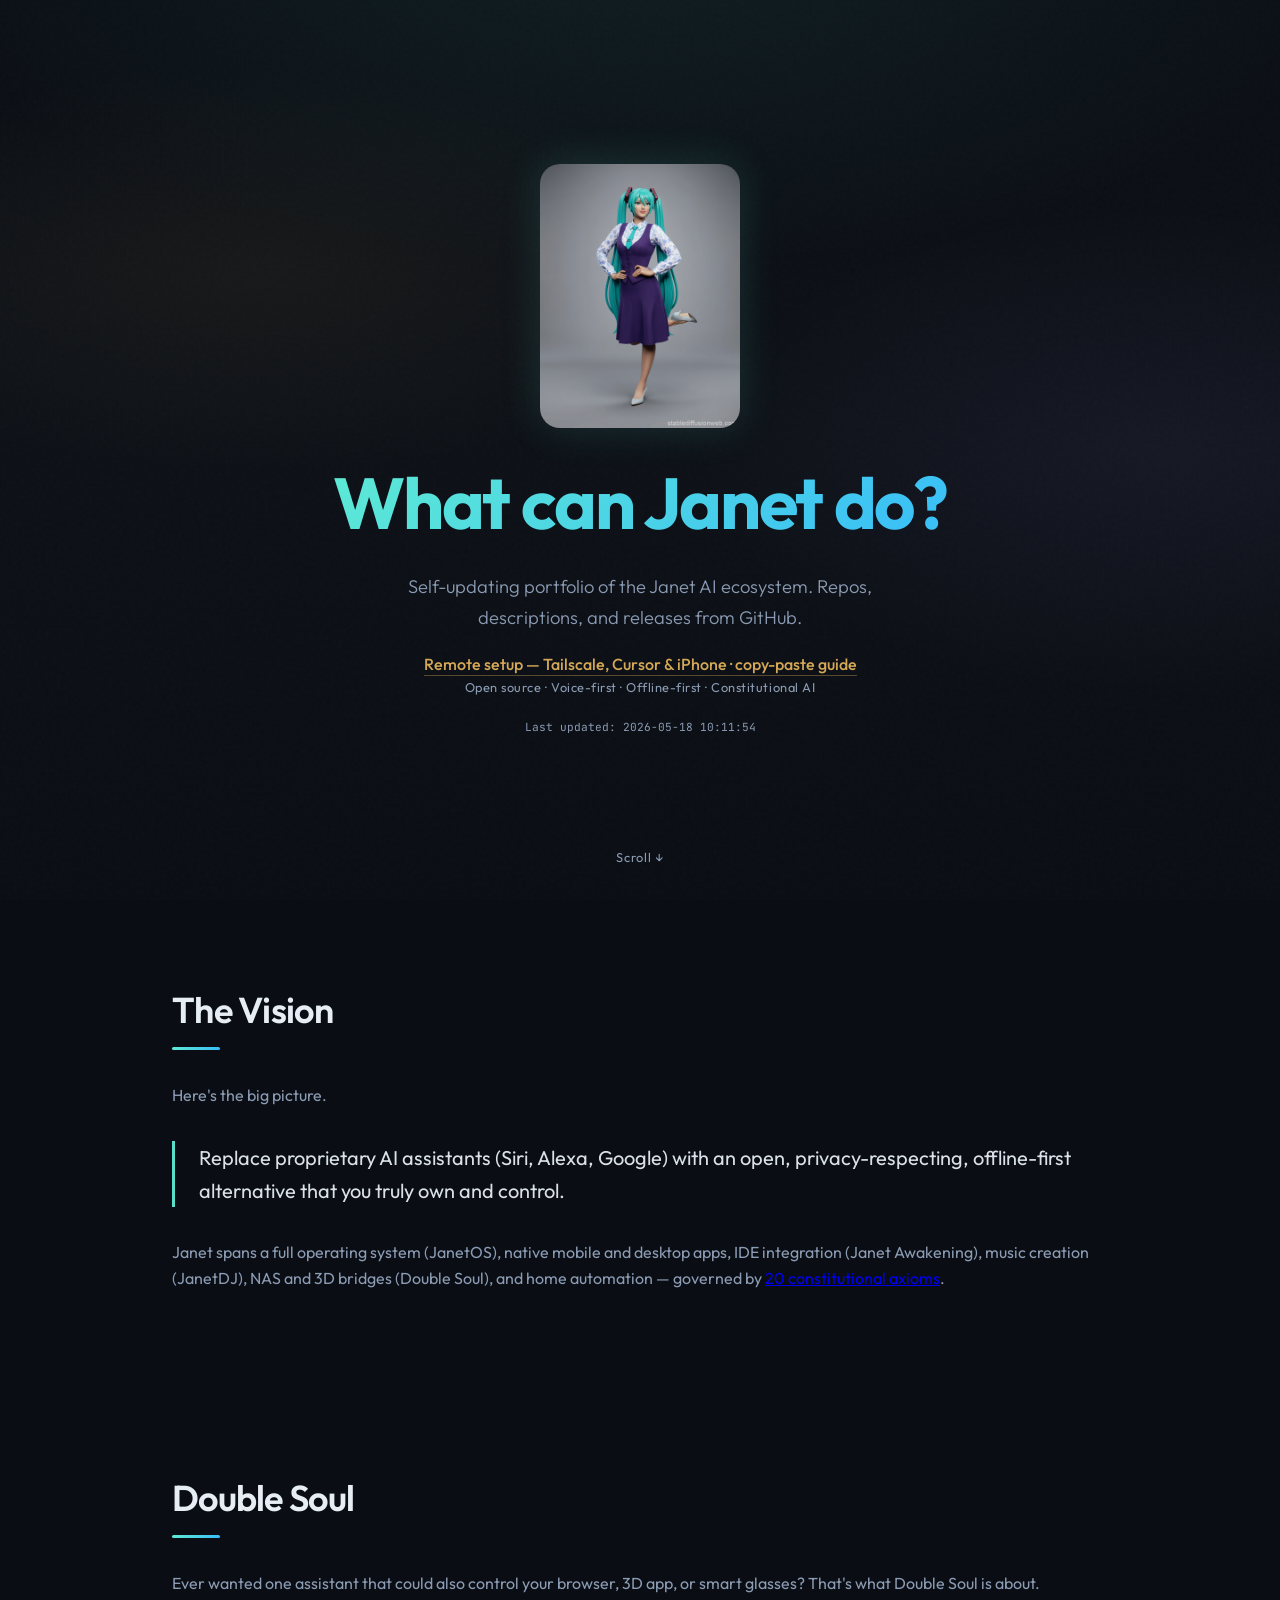
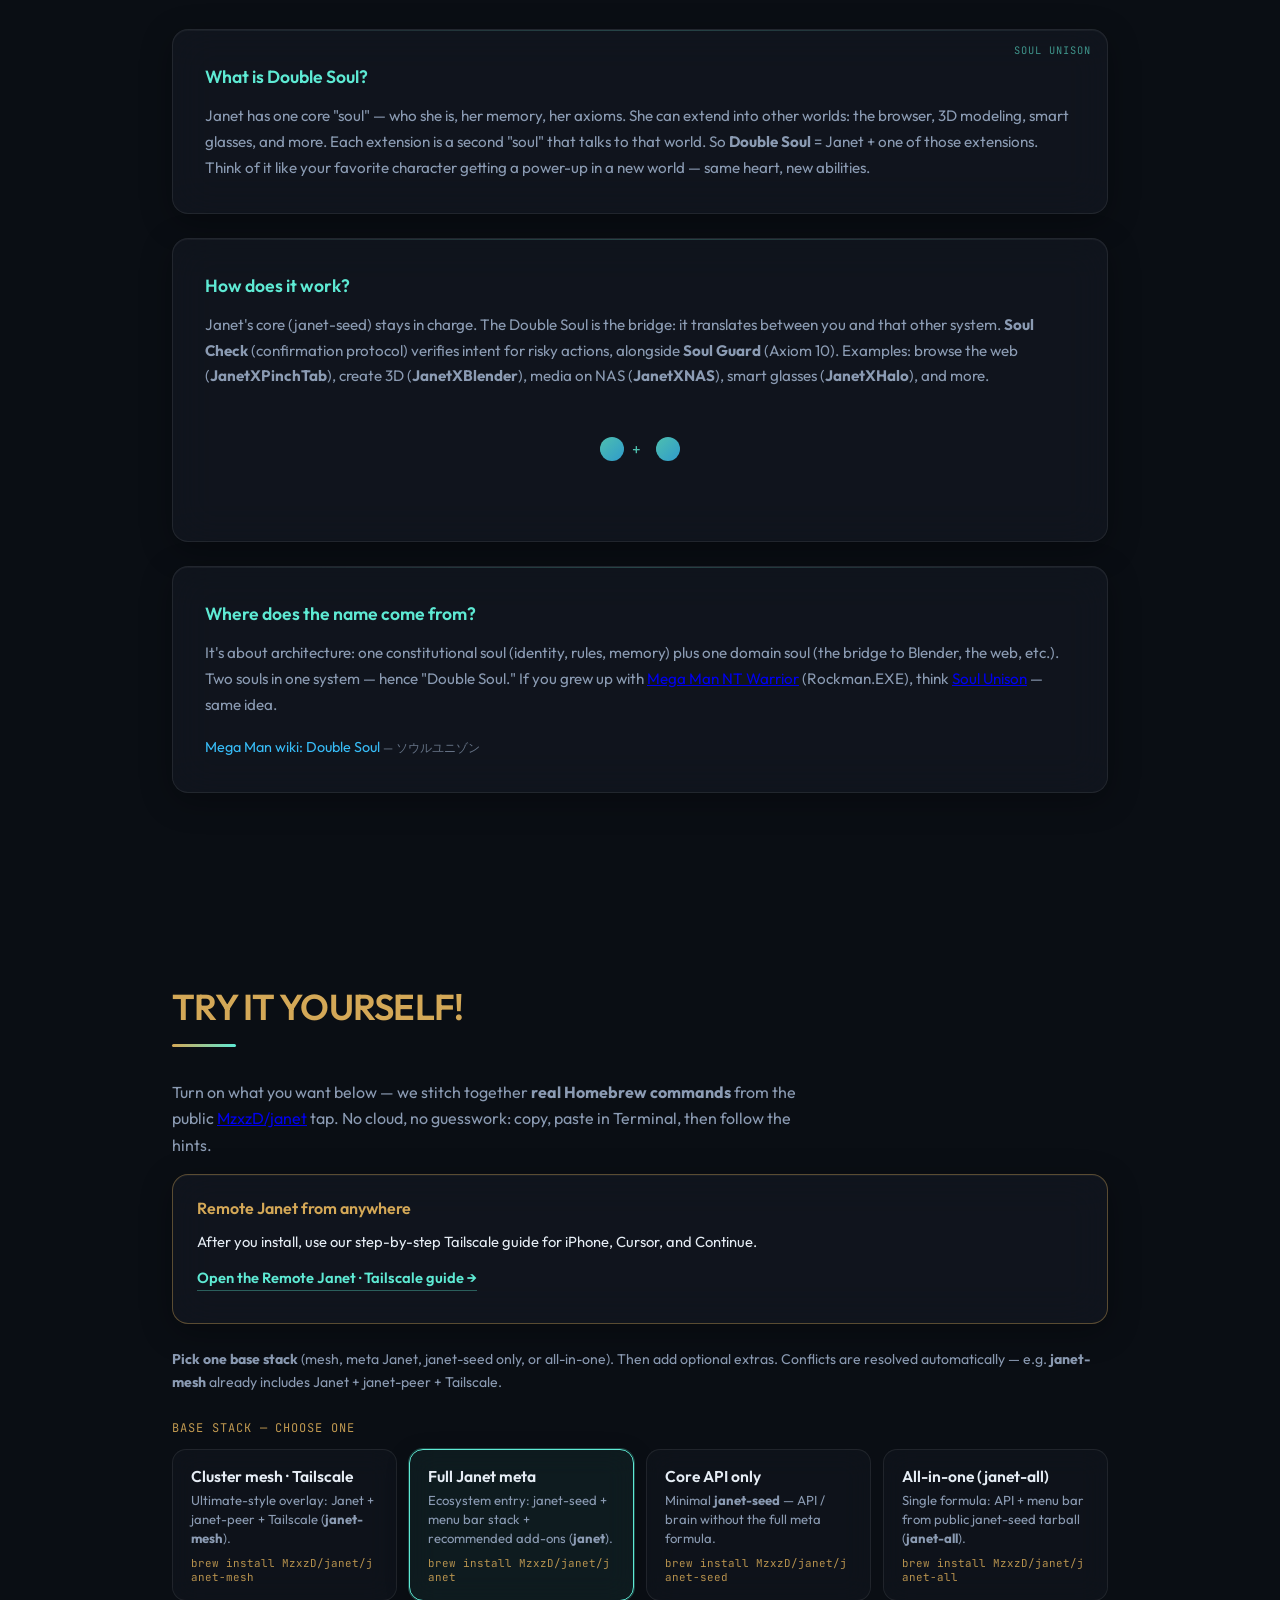
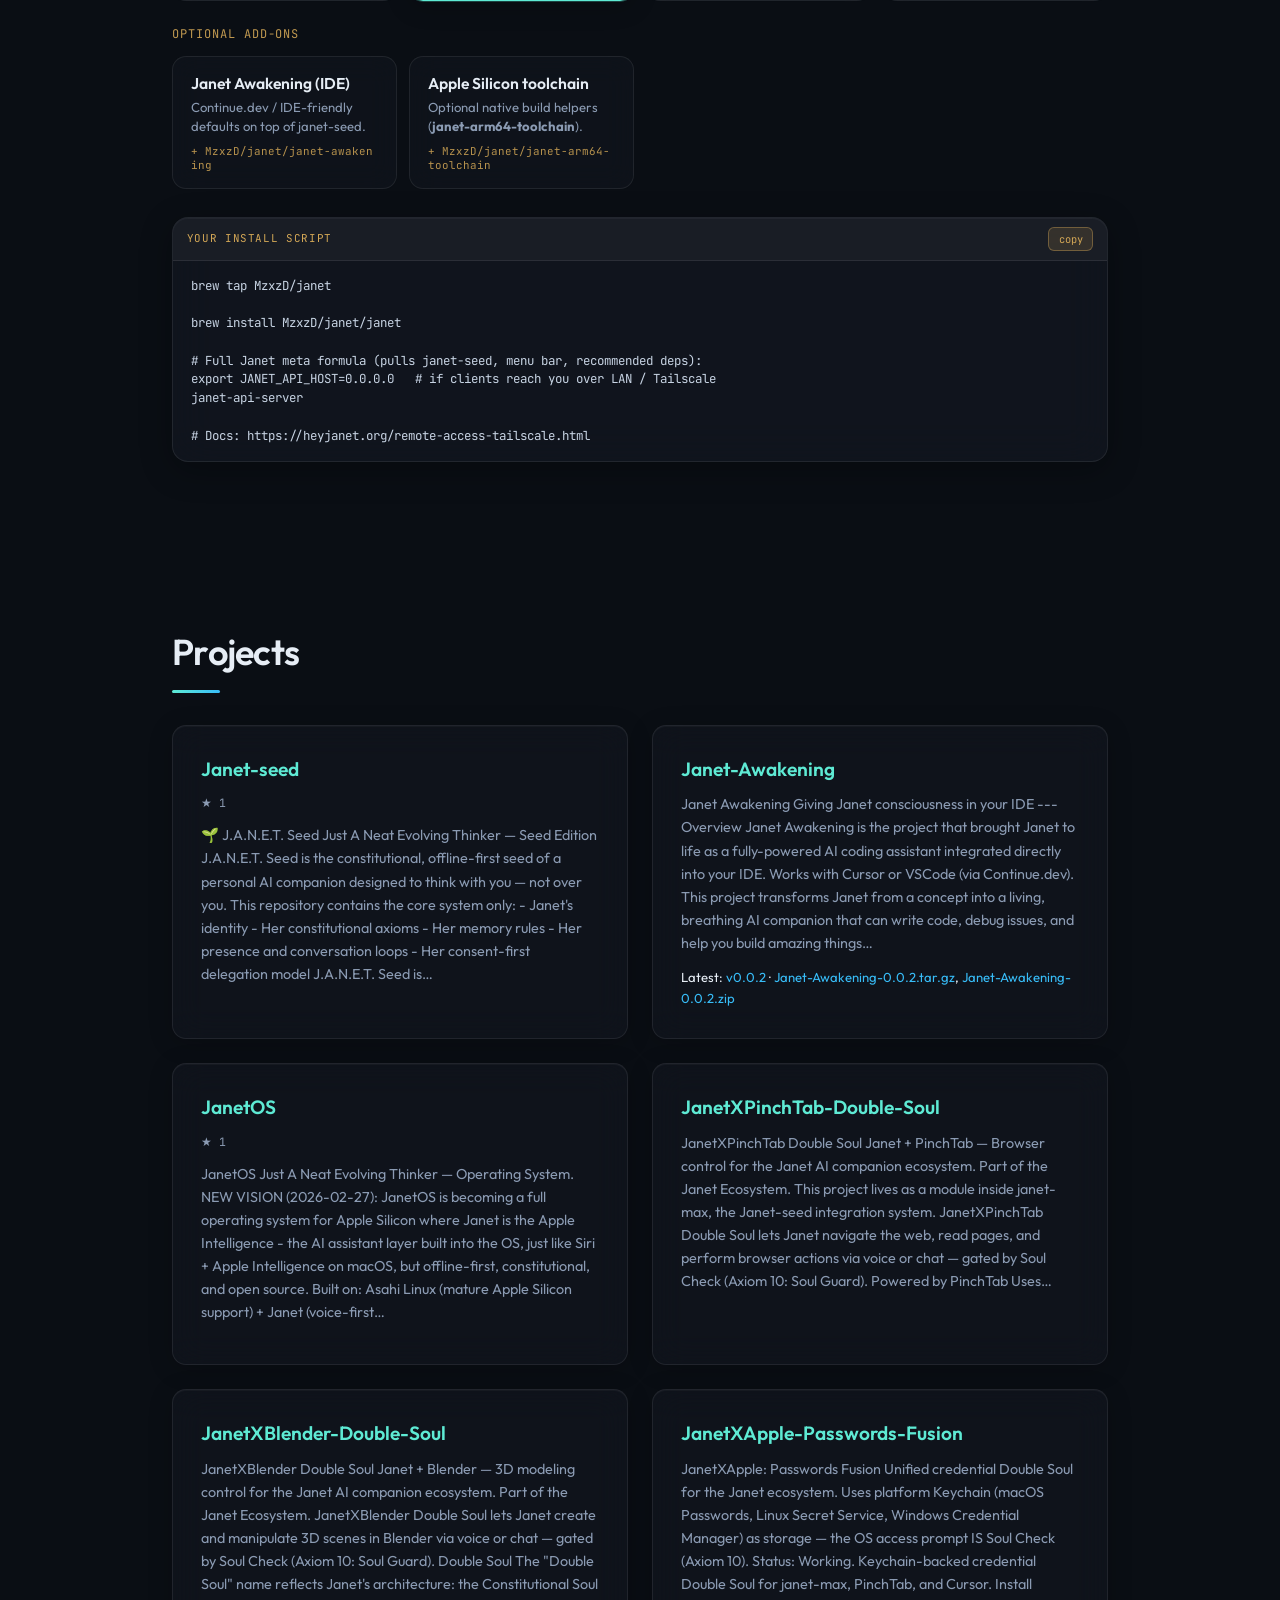
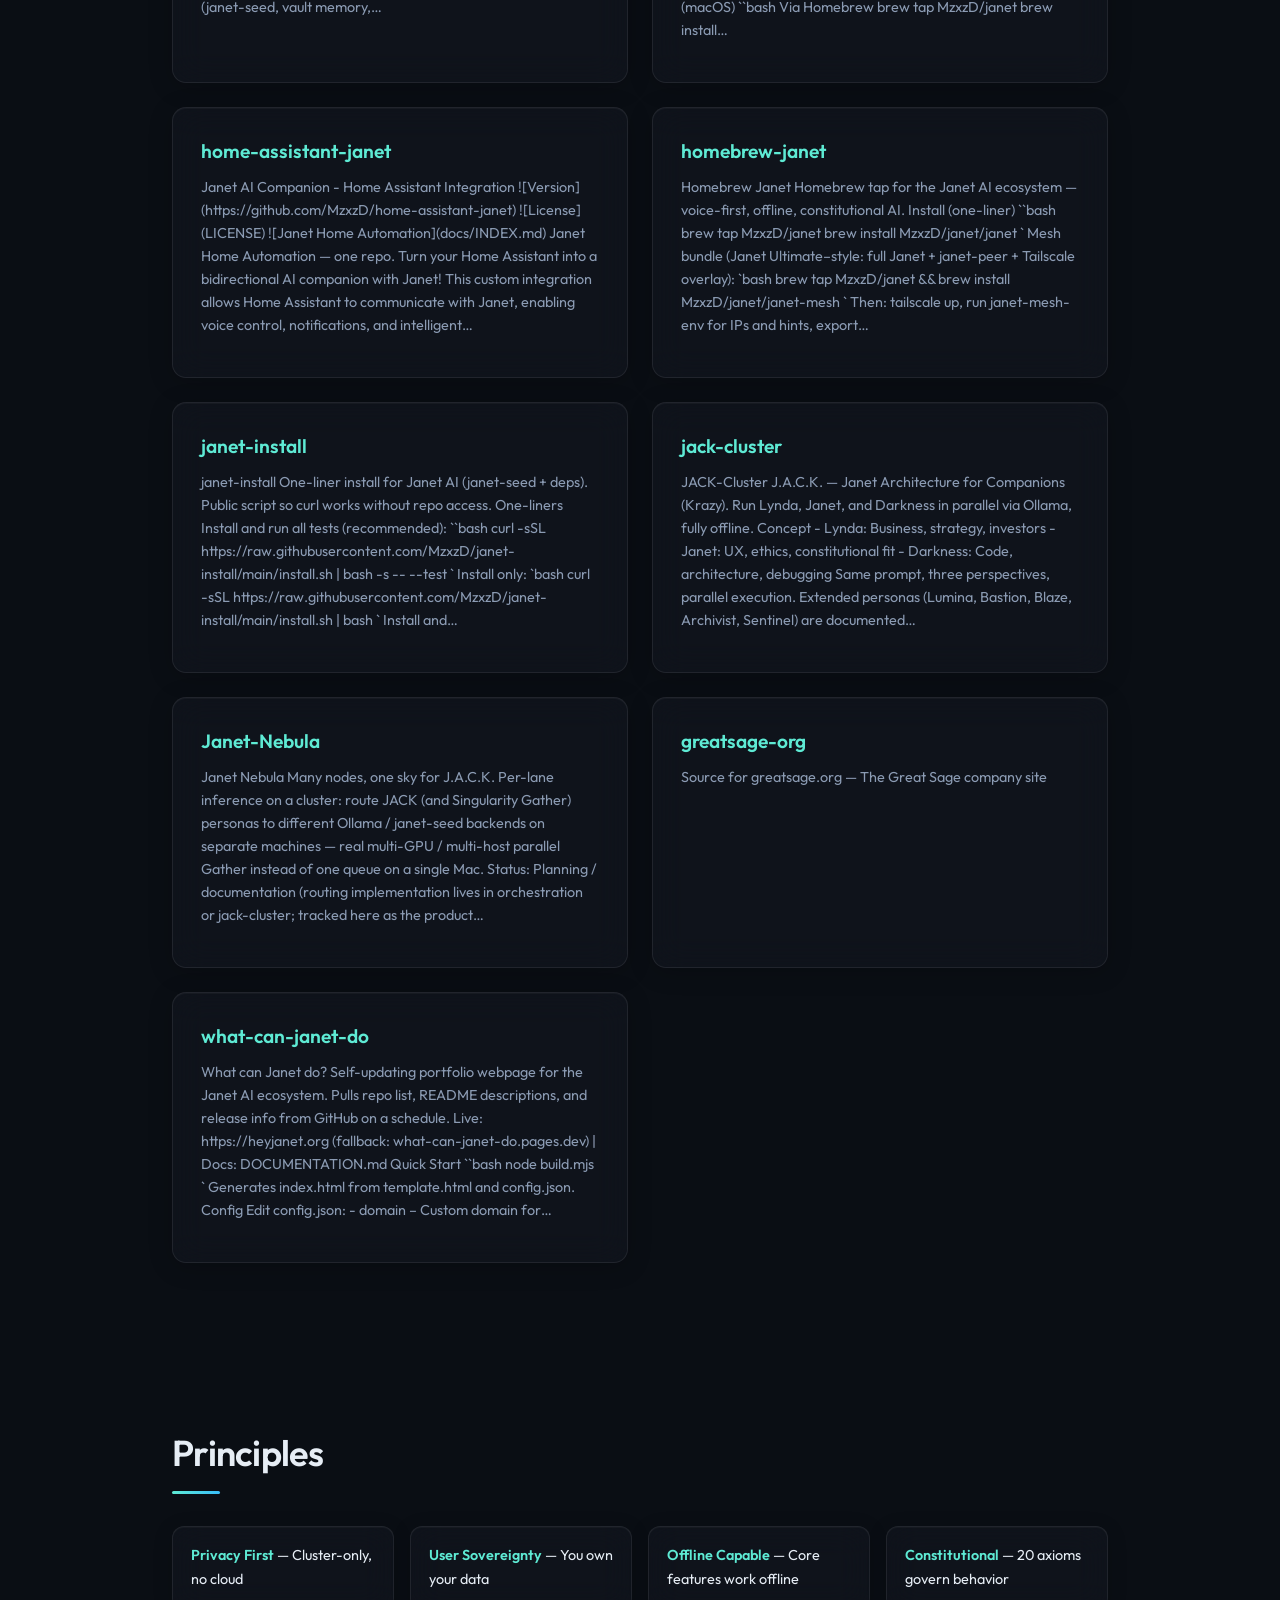
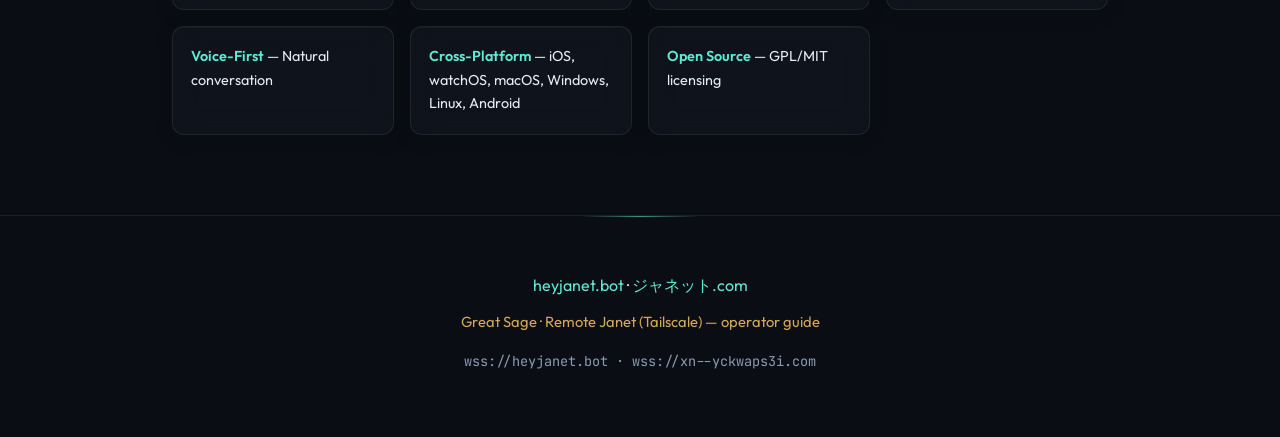
==== index.html @ 7b0b1e40 "chore: update index.html from GitHub [skip ci]" ====
<!DOCTYPE html>
<html lang="en">
<head>
    <meta charset="UTF-8">
    <meta name="viewport" content="width=device-width, initial-scale=1.0">
    <link rel="canonical" href="https://heyjanet.org/">
    <title>What can Janet do? — Janet AI Ecosystem</title>
    <link rel="preconnect" href="https://fonts.googleapis.com">
    <link rel="preconnect" href="https://fonts.gstatic.com" crossorigin>
    <link href="https://fonts.googleapis.com/css2?family=Outfit:wght@300;400;600;700&family=JetBrains+Mono:wght@400;500&display=swap" rel="stylesheet">
    <style>
        :root {
            --janet-cyan: #5eead4;
            --janet-blue: #38bdf8;
            --janet-purple: #a78bfa;
            --sage-gold: #d4a857;
            --sage-gold-dim: rgba(212, 168, 87, 0.38);
            --janet-glow: rgba(94, 234, 212, 0.2);
            --glass-bg: rgba(20, 25, 35, 0.6);
            --glass-bg-solid: #141923;
            --glass-border: rgba(255, 255, 255, 0.08);
            --glass-border-bright: rgba(94, 234, 212, 0.2);
            --bg-dark: #0a0e14;
            --bg-gradient: radial-gradient(ellipse 120% 80% at 50% -10%, rgba(94, 234, 212, 0.08) 0%, transparent 50%),
                radial-gradient(ellipse 90% 50% at 20% 30%, rgba(212, 168, 87, 0.06), transparent 45%),
                radial-gradient(ellipse 80% 60% at 90% 50%, rgba(167, 139, 250, 0.06) 0%, transparent 45%),
                linear-gradient(180deg, #0a0e14 0%, #0d1117 50%, #0a0e14 100%);
            --text: #e6edf5;
            --text-muted: #8b9bb3;
        }

        * { margin: 0; padding: 0; box-sizing: border-box; }
        html { scroll-behavior: smooth; }
        body {
            font-family: 'Outfit', sans-serif;
            background: var(--bg-dark);
            color: var(--text);
            line-height: 1.65;
            overflow-x: hidden;
        }

        body::before {
            content: '';
            position: fixed;
            inset: 0;
            background: var(--bg-gradient);
            z-index: -2;
        }
        body::after {
            content: '';
            position: fixed;
            inset: 0;
            background-image: url("data:image/svg+xml,%3Csvg viewBox='0 0 256 256' xmlns='http://www.w3.org/2000/svg'%3E%3Cfilter id='n'%3E%3CfeTurbulence type='fractalNoise' baseFrequency='0.9' numOctaves='4' stitchTiles='stitch'/%3E%3C/filter%3E%3Crect width='100%25' height='100%25' filter='url(%23n)' opacity='0.02'/%3E%3C/svg%3E");
            pointer-events: none;
            z-index: -1;
        }

        /* Aero glass panel base */
        .glass-panel {
            background: var(--glass-bg-solid);
            border: 1px solid var(--glass-border);
            border-radius: 16px;
            box-shadow: 0 8px 32px rgba(0, 0, 0, 0.3), inset 0 1px 0 rgba(255, 255, 255, 0.04);
        }
        @supports (backdrop-filter: blur(20px)) or (-webkit-backdrop-filter: blur(20px)) {
            .glass-panel {
                background: var(--glass-bg);
                backdrop-filter: blur(20px);
                -webkit-backdrop-filter: blur(20px);
                border-color: var(--glass-border);
            }
        }

        .hero {
            min-height: 100vh;
            display: flex;
            flex-direction: column;
            align-items: center;
            justify-content: center;
            text-align: center;
            padding: 2rem;
            position: relative;
            isolation: isolate;
        }
        .hero .hero-inner {
            position: relative;
            z-index: 1;
            display: flex;
            flex-direction: column;
            align-items: center;
            gap: 0;
        }
        .hero .mascot {
            width: clamp(120px, 25vw, 200px);
            height: auto;
            margin-bottom: 1rem;
            border-radius: 20px;
            box-shadow: 0 0 40px rgba(94, 234, 212, 0.15);
            animation: heroTitle 1s ease-out;
        }
        .hero h1 {
            font-size: clamp(2.25rem, 9vw, 4.5rem);
            font-weight: 700;
            letter-spacing: -0.03em;
            color: var(--text);
            margin-bottom: 0.6rem;
            position: relative;
            animation: heroTitle 1s ease-out 0.1s both;
        }
        .hero h1 span {
            background: linear-gradient(135deg, var(--janet-cyan), var(--janet-blue));
            -webkit-background-clip: text;
            -webkit-text-fill-color: transparent;
            background-clip: text;
        }
        .hero .tagline {
            font-size: clamp(0.95rem, 2.2vw, 1.15rem);
            font-weight: 300;
            color: var(--text-muted);
            max-width: 520px;
            margin-bottom: 0.75rem;
            animation: heroTitle 1s ease-out 0.2s both;
        }
        .hero .guide-cta {
            margin-top: 0.35rem;
            font-size: clamp(0.88rem, 2vw, 1rem);
            font-weight: 500;
            animation: heroTitle 1s ease-out 0.22s both;
        }
        .hero .guide-cta a {
            color: var(--sage-gold);
            text-decoration: none;
            border-bottom: 1px solid var(--sage-gold-dim);
            padding-bottom: 1px;
        }
        .hero .guide-cta a:hover {
            border-bottom-color: var(--sage-gold);
            filter: brightness(1.08);
        }
        .hero .sub {
            font-size: 0.8rem;
            color: var(--text-muted);
            opacity: 0.8;
            letter-spacing: 0.04em;
            animation: heroTitle 1s ease-out 0.3s both;
        }
        .hero .build-time {
            font-family: 'JetBrains Mono', monospace;
            font-size: 0.7rem;
            color: var(--text-muted);
            opacity: 0.5;
            margin-top: 1.25rem;
            animation: heroTitle 1s ease-out 0.45s both;
        }
        @keyframes heroTitle {
            from { opacity: 0; transform: translateY(12px); }
            to { opacity: 1; transform: translateY(0); }
        }
        .scroll-hint {
            position: absolute;
            bottom: 2rem;
            left: 50%;
            transform: translateX(-50%);
            color: var(--text-muted);
            font-size: 0.8rem;
            text-decoration: none;
            letter-spacing: 0.05em;
            animation: bounce 2.5s ease-in-out infinite;
        }
        @keyframes bounce {
            0%, 100% { transform: translateX(-50%) translateY(0); opacity: 0.8; }
            50% { transform: translateX(-50%) translateY(8px); opacity: 1; }
        }

        section {
            max-width: 1000px;
            margin: 0 auto;
            padding: 5rem 2rem;
            position: relative;
            z-index: 0;
        }
        section h2 {
            font-size: clamp(1.5rem, 4vw, 2.25rem);
            font-weight: 600;
            color: var(--text);
            margin-bottom: 2rem;
            letter-spacing: -0.02em;
        }
        section h2::after {
            content: '';
            display: block;
            width: 48px;
            height: 3px;
            background: linear-gradient(90deg, var(--janet-cyan), var(--janet-blue));
            border-radius: 2px;
            margin-top: 0.5rem;
        }
        .vision blockquote {
            font-size: 1.25rem;
            font-weight: 400;
            color: var(--text);
            border-left: 3px solid var(--janet-cyan);
            padding-left: 1.5rem;
            margin: 2rem 0;
            opacity: 0.95;
        }
        .vision p { color: var(--text-muted); margin-bottom: 1rem; font-size: 1rem; }

        /* Double Soul section - chip/soul unison aesthetic */
        #double-soul {
            position: relative;
        }
        #double-soul .section-intro {
            color: var(--text-muted);
            font-size: 1rem;
            margin-bottom: 2rem;
        }
        #double-soul .double-soul-card {
            padding: 2rem;
            margin-bottom: 1.5rem;
            position: relative;
        }
        #double-soul .double-soul-card::before {
            content: '';
            position: absolute;
            top: 0;
            left: 0;
            right: 0;
            height: 1px;
            background: linear-gradient(90deg, transparent, var(--glass-border-bright), transparent);
            border-radius: 16px 16px 0 0;
        }
        #double-soul h3 {
            font-size: 1.1rem;
            font-weight: 600;
            color: var(--janet-cyan);
            margin-bottom: 0.75rem;
        }
        #double-soul p {
            color: var(--text-muted);
            font-size: 0.95rem;
            line-height: 1.7;
        }
        #double-soul .easter-egg {
            margin-top: 1rem;
        }
        #double-soul .easter-egg a {
            color: var(--janet-blue);
            text-decoration: none;
            font-size: 0.9rem;
        }
        #double-soul .easter-egg a:hover { text-decoration: underline; text-underline-offset: 2px; }
        #double-soul .easter-egg .hint {
            font-size: 0.75rem;
            color: var(--text-muted);
            opacity: 0.7;
        }
        #double-soul .soul-unison-visual {
            display: flex;
            align-items: center;
            justify-content: center;
            gap: 0.5rem;
            margin: 2rem 0;
            padding: 1rem;
        }
        #double-soul .soul-unison-visual span {
            width: 24px;
            height: 24px;
            border-radius: 50%;
            background: linear-gradient(135deg, var(--janet-cyan), var(--janet-blue));
            opacity: 0.8;
        }
        #double-soul .soul-unison-visual span.plus {
            width: 16px;
            height: 16px;
            background: none;
            color: var(--janet-cyan);
            font-size: 1rem;
            line-height: 1;
        }
        #double-soul .soul-label {
            position: absolute;
            top: 0.75rem;
            right: 1rem;
            font-family: 'JetBrains Mono', monospace;
            font-size: 0.65rem;
            letter-spacing: 0.1em;
            color: var(--janet-cyan);
            opacity: 0.6;
        }

        .projects-grid {
            display: grid;
            grid-template-columns: repeat(auto-fill, minmax(300px, 1fr));
            gap: 1.5rem;
        }
        .project-card {
            background: var(--glass-bg-solid);
            border: 1px solid var(--glass-border);
            border-radius: 14px;
            padding: 1.75rem;
            transition: border-color 0.25s, box-shadow 0.25s, transform 0.25s;
            box-shadow: 0 4px 24px rgba(0, 0, 0, 0.2), inset 0 1px 0 rgba(255, 255, 255, 0.03);
        }
        @supports (backdrop-filter: blur(16px)) or (-webkit-backdrop-filter: blur(16px)) {
            .project-card {
                background: rgba(20, 25, 35, 0.5);
                backdrop-filter: blur(16px);
                -webkit-backdrop-filter: blur(16px);
            }
        }
        .project-card:hover {
            border-color: var(--glass-border-bright);
            box-shadow: 0 12px 40px rgba(0, 0, 0, 0.25), 0 0 30px rgba(94, 234, 212, 0.08), inset 0 1px 0 rgba(255, 255, 255, 0.05);
            transform: translateY(-2px);
        }
        .project-card h3 {
            font-size: 1.2rem;
            font-weight: 600;
            color: var(--janet-cyan);
            margin-bottom: 0.5rem;
        }
        .project-card h3 a {
            color: inherit;
            text-decoration: none;
        }
        .project-card h3 a:hover { text-decoration: underline; text-underline-offset: 3px; }
        .project-card .meta {
            font-family: 'JetBrains Mono', monospace;
            font-size: 0.72rem;
            color: var(--text-muted);
            margin-bottom: 0.75rem;
        }
        .project-card .meta span { margin-right: 0.75rem; }
        .project-card p {
            font-size: 0.9rem;
            color: var(--text-muted);
            margin-bottom: 0.75rem;
            line-height: 1.6;
        }
        .project-card .release {
            font-size: 0.82rem;
            margin-top: 0.5rem;
        }
        .project-card .release a {
            color: var(--janet-blue);
            text-decoration: none;
        }
        .project-card .release a:hover { text-decoration: underline; text-underline-offset: 2px; }

        .principles-grid {
            display: grid;
            grid-template-columns: repeat(auto-fill, minmax(200px, 1fr));
            gap: 1rem;
        }
        .principle {
            background: var(--glass-bg-solid);
            border: 1px solid var(--glass-border);
            border-radius: 12px;
            padding: 1.1rem;
            font-size: 0.9rem;
            transition: border-color 0.2s, background 0.2s;
            box-shadow: 0 4px 20px rgba(0, 0, 0, 0.15), inset 0 1px 0 rgba(255, 255, 255, 0.03);
        }
        @supports (backdrop-filter: blur(16px)) or (-webkit-backdrop-filter: blur(16px)) {
            .principle {
                background: rgba(20, 25, 35, 0.5);
                backdrop-filter: blur(16px);
                -webkit-backdrop-filter: blur(16px);
            }
        }
        .principle:hover {
            border-color: var(--glass-border-bright);
            background: rgba(25, 30, 42, 0.6);
        }
        .principle strong { color: var(--janet-cyan); font-weight: 600; }

        footer {
            text-align: center;
            padding: 3.5rem 2rem;
            border-top: 1px solid var(--glass-border);
            position: relative;
            z-index: 0;
        }
        footer::before {
            content: '';
            position: absolute;
            top: 0;
            left: 50%;
            transform: translateX(-50%);
            width: 120px;
            height: 1px;
            background: linear-gradient(90deg, transparent, var(--janet-cyan), transparent);
            opacity: 0.6;
        }
        footer p { margin-bottom: 0.5rem; }
        footer .guide-link { margin-top: 0.75rem; font-size: 0.92rem; }
        footer .guide-link a { color: var(--sage-gold); }
        footer a {
            color: var(--janet-cyan);
            text-decoration: none;
        }
        footer a:hover { text-decoration: underline; text-underline-offset: 2px; }
        footer .domains {
            margin-top: 1rem;
            font-family: 'JetBrains Mono', monospace;
            font-size: 0.85rem;
            color: var(--text-muted);
        }

        /* TRY IT YOURSELF — Great Sage accent */
        #try-yourself h2::after {
            background: linear-gradient(90deg, var(--sage-gold), var(--janet-cyan));
            width: 64px;
        }
        #try-yourself .section-intro { color: var(--text-muted); margin-bottom: 1rem; max-width: 40rem; }
        #try-yourself .try-remote-card {
            padding: 1.25rem 1.5rem;
            margin-bottom: 1.5rem;
            border: 1px solid var(--sage-gold-dim);
        }
        #try-yourself .try-remote-card h3 {
            font-size: 1rem;
            font-weight: 600;
            color: var(--sage-gold);
            margin-bottom: 0.5rem;
        }
        #try-yourself .try-remote-card p { font-size: 0.92rem; margin-bottom: 0.75rem; }
        #try-yourself .try-remote-card a {
            display: inline-block;
            color: var(--janet-cyan);
            font-weight: 600;
            text-decoration: none;
            border-bottom: 1px solid rgba(94, 234, 212, 0.35);
        }
        #try-yourself .try-remote-card a:hover { border-bottom-color: var(--janet-cyan); }
        #try-yourself .try-honest {
            font-size: 0.88rem;
            color: var(--text-muted);
            margin-bottom: 1.25rem;
        }
        #try-yourself .wish-label {
            font-size: 0.75rem;
            font-family: 'JetBrains Mono', monospace;
            letter-spacing: 0.08em;
            text-transform: uppercase;
            color: var(--sage-gold);
            margin: 1.5rem 0 0.65rem;
            opacity: 0.9;
        }
        #try-yourself .wish-grid {
            display: grid;
            grid-template-columns: repeat(auto-fill, minmax(220px, 1fr));
            gap: 0.75rem;
            margin-bottom: 0.5rem;
        }
        #try-yourself .wish-card {
            text-align: left;
            cursor: pointer;
            border-radius: 14px;
            border: 1px solid var(--glass-border);
            background: rgba(20, 25, 35, 0.65);
            padding: 1rem 1.1rem;
            color: var(--text);
            font-family: 'Outfit', sans-serif;
            transition: border-color 0.2s, box-shadow 0.2s, background 0.2s;
        }
        @supports (backdrop-filter: blur(16px)) {
            #try-yourself .wish-card {
                background: rgba(20, 25, 35, 0.45);
                backdrop-filter: blur(14px);
            }
        }
        #try-yourself .wish-card:hover {
            border-color: var(--sage-gold-dim);
        }
        #try-yourself .wish-card[aria-checked="true"] {
            border-color: var(--janet-cyan);
            box-shadow: 0 0 0 1px rgba(94, 234, 212, 0.25), 0 6px 24px rgba(0, 0, 0, 0.2);
            background: rgba(94, 234, 212, 0.06);
        }
        #try-yourself .wish-card .wc-title {
            font-weight: 600;
            font-size: 0.98rem;
            margin-bottom: 0.35rem;
        }
        #try-yourself .wish-card .wc-desc {
            font-size: 0.82rem;
            color: var(--text-muted);
            line-height: 1.45;
        }
        #try-yourself .wish-card .wc-formula {
            font-family: 'JetBrains Mono', monospace;
            font-size: 0.68rem;
            color: var(--sage-gold);
            margin-top: 0.5rem;
            opacity: 0.85;
            word-break: break-all;
        }
        #try-yourself .composer-panel {
            margin-top: 1.75rem;
            padding: 0;
            overflow: hidden;
        }
        #try-yourself .composer-head {
            display: flex;
            align-items: center;
            justify-content: space-between;
            padding: 0.55rem 0.85rem;
            background: rgba(255, 255, 255, 0.04);
            border-bottom: 1px solid var(--glass-border);
            font-family: 'JetBrains Mono', monospace;
            font-size: 0.68rem;
            letter-spacing: 0.06em;
            text-transform: uppercase;
            color: var(--sage-gold);
        }
        #try-yourself .composer-copy {
            font-family: 'JetBrains Mono', monospace;
            font-size: 0.65rem;
            cursor: pointer;
            background: rgba(212, 168, 87, 0.15);
            color: var(--sage-gold);
            border: 1px solid var(--sage-gold-dim);
            padding: 0.25rem 0.6rem;
            border-radius: 6px;
        }
        #try-yourself .composer-copy:hover { background: rgba(212, 168, 87, 0.28); }
        #try-yourself .composer-copy.copied { color: var(--janet-cyan); border-color: rgba(94, 234, 212, 0.4); }
        #try-yourself #composer-output {
            margin: 0;
            padding: 1rem 1.1rem;
            font-family: 'JetBrains Mono', monospace;
            font-size: 0.78rem;
            line-height: 1.5;
            color: #c8d4e4;
            white-space: pre-wrap;
            word-break: break-word;
            max-height: 22rem;
            overflow-y: auto;
        }
    </style>
</head>
<body>
    <header class="hero">
        <div class="hero-inner">
            <img src="assets/janet-mascot.png" alt="Janet" class="mascot">
            <h1><span>What can Janet do?</span></h1>
            <p class="tagline">Self-updating portfolio of the Janet AI ecosystem. Repos, descriptions, and releases from GitHub.</p>
            <p class="guide-cta"><a href="remote-access-tailscale.html">Remote setup — Tailscale, Cursor &amp; iPhone · copy-paste guide</a></p>
            <p class="sub">Open source · Voice-first · Offline-first · Constitutional AI</p>
            <p class="build-time">Last updated: 2026-05-18 10:11:54</p>
        </div>
        <a href="#vision" class="scroll-hint">Scroll ↓</a>
    </header>

    <section id="vision" class="vision">
        <h2>The Vision</h2>
        <p class="section-intro">Here's the big picture.</p>
        <blockquote>
            Replace proprietary AI assistants (Siri, Alexa, Google) with an open, privacy-respecting, offline-first alternative that you truly own and control.
        </blockquote>
        <p>Janet spans a full operating system (JanetOS), native mobile and desktop apps, IDE integration (Janet Awakening), music creation (JanetDJ), NAS and 3D bridges (Double Soul), and home automation — governed by <a href="https://github.com/MzxzD/Janet-seed/blob/main/constitution/AXIOMS.md" target="_blank" rel="noopener noreferrer">20 constitutional axioms</a>.</p>
    </section>

    <section id="double-soul">
        <h2>Double Soul</h2>
        <p class="section-intro">Ever wanted one assistant that could also control your browser, 3D app, or smart glasses? That's what Double Soul is about.</p>
        <div class="glass-panel double-soul-card">
            <span class="soul-label">SOUL UNISON</span>
            <h3>What is Double Soul?</h3>
            <p>Janet has one core "soul" — who she is, her memory, her axioms. She can extend into other worlds: the browser, 3D modeling, smart glasses, and more. Each extension is a second "soul" that talks to that world. So <strong>Double Soul</strong> = Janet + one of those extensions. Think of it like your favorite character getting a power-up in a new world — same heart, new abilities.</p>
        </div>
        <div class="glass-panel double-soul-card">
            <h3>How does it work?</h3>
            <p>Janet's core (janet-seed) stays in charge. The Double Soul is the bridge: it translates between you and that other system. <strong>Soul Check</strong> (confirmation protocol) verifies intent for risky actions, alongside <strong>Soul Guard</strong> (Axiom 10). Examples: browse the web (<strong>JanetXPinchTab</strong>), create 3D (<strong>JanetXBlender</strong>), media on NAS (<strong>JanetXNAS</strong>), smart glasses (<strong>JanetXHalo</strong>), and more.</p>
            <div class="soul-unison-visual">
                <span></span><span class="plus">+</span><span></span>
            </div>
        </div>
        <div class="glass-panel double-soul-card">
            <h3>Where does the name come from?</h3>
            <p>It's about architecture: one constitutional soul (identity, rules, memory) plus one domain soul (the bridge to Blender, the web, etc.). Two souls in one system — hence "Double Soul." If you grew up with <a href="https://megaman.fandom.com/wiki/Double_Soul" target="_blank" rel="noopener noreferrer" title="Inspired by the Battle Network / NT Warrior transformation">Mega Man NT Warrior</a> (Rockman.EXE), think <a href="https://megaman.fandom.com/wiki/Double_Soul" target="_blank" rel="noopener noreferrer" title="Soul Unison — MegaMan.EXE uniting with an allied Navi to gain new powers">Soul Unison</a> — same idea.</p>
            <p class="easter-egg">
                <a href="https://megaman.fandom.com/wiki/Double_Soul" target="_blank" rel="noopener noreferrer">Mega Man wiki: Double Soul</a>
                <span class="hint">— ソウルユニゾン</span>
            </p>
        </div>
    </section>

    <section id="try-yourself" aria-labelledby="try-yourself-heading">
        <h2 id="try-yourself-heading"><span style="color: var(--sage-gold);">TRY IT YOURSELF!</span></h2>
        <p class="section-intro">Turn on what you want below — we stitch together <strong>real Homebrew commands</strong> from the public <a href="https://github.com/MzxzD/homebrew-janet" target="_blank" rel="noopener noreferrer">MzxzD/janet</a> tap. No cloud, no guesswork: copy, paste in Terminal, then follow the hints.</p>

        <div class="glass-panel try-remote-card">
            <h3>Remote Janet from anywhere</h3>
            <p>After you install, use our step-by-step Tailscale guide for iPhone, Cursor, and Continue.</p>
            <p><a href="remote-access-tailscale.html">Open the Remote Janet · Tailscale guide →</a></p>
        </div>

        <p class="try-honest"><strong>Pick one base stack</strong> (mesh, meta Janet, janet-seed only, or all-in-one). Then add optional extras. Conflicts are resolved automatically — e.g. <strong>janet-mesh</strong> already includes Janet + janet-peer + Tailscale.</p>

        <div class="wish-label" id="wish-base-label">Base stack — choose one</div>
        <div class="wish-grid" role="radiogroup" aria-labelledby="wish-base-label">
            <button type="button" class="wish-card" role="radio" aria-checked="false" data-tier="base" data-feature="mesh">
                <div class="wc-title">Cluster mesh · Tailscale</div>
                <div class="wc-desc">Ultimate-style overlay: Janet + janet-peer + Tailscale (<strong>janet-mesh</strong>).</div>
                <div class="wc-formula">brew install MzxzD/janet/janet-mesh</div>
            </button>
            <button type="button" class="wish-card" role="radio" aria-checked="false" data-tier="base" data-feature="metajanet">
                <div class="wc-title">Full Janet meta</div>
                <div class="wc-desc">Ecosystem entry: janet-seed + menu bar stack + recommended add-ons (<strong>janet</strong>).</div>
                <div class="wc-formula">brew install MzxzD/janet/janet</div>
            </button>
            <button type="button" class="wish-card" role="radio" aria-checked="false" data-tier="base" data-feature="seed">
                <div class="wc-title">Core API only</div>
                <div class="wc-desc">Minimal <strong>janet-seed</strong> — API / brain without the full meta formula.</div>
                <div class="wc-formula">brew install MzxzD/janet/janet-seed</div>
            </button>
            <button type="button" class="wish-card" role="radio" aria-checked="false" data-tier="base" data-feature="janetall">
                <div class="wc-title">All-in-one (janet-all)</div>
                <div class="wc-desc">Single formula: API + menu bar from public janet-seed tarball (<strong>janet-all</strong>).</div>
                <div class="wc-formula">brew install MzxzD/janet/janet-all</div>
            </button>
        </div>

        <div class="wish-label" id="wish-addon-label">Optional add-ons</div>
        <div class="wish-grid" role="group" aria-labelledby="wish-addon-label">
            <button type="button" class="wish-card" role="checkbox" aria-checked="false" data-tier="addon" data-feature="awakening">
                <div class="wc-title">Janet Awakening (IDE)</div>
                <div class="wc-desc">Continue.dev / IDE-friendly defaults on top of janet-seed.</div>
                <div class="wc-formula">+ MzxzD/janet/janet-awakening</div>
            </button>
            <button type="button" class="wish-card" role="checkbox" aria-checked="false" data-tier="addon" data-feature="toolchain">
                <div class="wc-title">Apple Silicon toolchain</div>
                <div class="wc-desc">Optional native build helpers (<strong>janet-arm64-toolchain</strong>).</div>
                <div class="wc-formula">+ MzxzD/janet/janet-arm64-toolchain</div>
            </button>
        </div>

        <div class="glass-panel composer-panel">
            <div class="composer-head">
                <span>Your install script</span>
                <button type="button" class="composer-copy" id="composer-copy" aria-label="Copy script">copy</button>
            </div>
            <pre id="composer-output" tabindex="0"># Select a base stack above. Curated on this page — not AI-generated.

brew tap MzxzD/janet</pre>
        </div>
    </section>

    <section id="projects">
        <h2>Projects</h2>
        <div class="projects-grid">

            <article class="project-card">
                <h3><a href="https://github.com/MzxzD/Janet-seed">Janet-seed</a></h3>
                <div class="meta"><span>★ 1</span></div>
                <p>🌱 J.A.N.E.T. Seed Just A Neat Evolving Thinker — Seed Edition J.A.N.E.T. Seed is the constitutional, offline-first seed of a personal AI companion designed to think with you — not over you. This repository contains the core system only: - Janet's identity - Her constitutional axioms - Her memory rules - Her presence and conversation loops - Her consent-first delegation model J.A.N.E.T. Seed is…</p>
                
            </article>

            <article class="project-card">
                <h3><a href="https://github.com/MzxzD/Janet-Awakening">Janet-Awakening</a></h3>
                
                <p>Janet Awakening Giving Janet consciousness in your IDE --- Overview Janet Awakening is the project that brought Janet to life as a fully-powered AI coding assistant integrated directly into your IDE. Works with Cursor or VSCode (via Continue.dev). This project transforms Janet from a concept into a living, breathing AI companion that can write code, debug issues, and help you build amazing things…</p>
                <div class="release">Latest: <a href="https://github.com/MzxzD/Janet-Awakening/releases/tag/v0.0.2">v0.0.2</a> · <a href="https://github.com/MzxzD/Janet-Awakening/releases/download/v0.0.2/Janet-Awakening-0.0.2.tar.gz">Janet-Awakening-0.0.2.tar.gz</a>, <a href="https://github.com/MzxzD/Janet-Awakening/releases/download/v0.0.2/Janet-Awakening-0.0.2.zip">Janet-Awakening-0.0.2.zip</a></div>
            </article>

            <article class="project-card">
                <h3><a href="https://github.com/MzxzD/JanetOS">JanetOS</a></h3>
                <div class="meta"><span>★ 1</span></div>
                <p>JanetOS Just A Neat Evolving Thinker — Operating System.  NEW VISION (2026-02-27): JanetOS is becoming a full operating system for Apple Silicon where Janet is the Apple Intelligence - the AI assistant layer built into the OS, just like Siri + Apple Intelligence on macOS, but offline-first, constitutional, and open source. Built on: Asahi Linux (mature Apple Silicon support) + Janet (voice-first…</p>
                
            </article>

            <article class="project-card">
                <h3><a href="https://github.com/MzxzD/JanetXPinchTab-Double-Soul">JanetXPinchTab-Double-Soul</a></h3>
                
                <p>JanetXPinchTab Double Soul Janet + PinchTab — Browser control for the Janet AI companion ecosystem.   Part of the Janet Ecosystem. This project lives as a module inside janet-max, the Janet-seed integration system. JanetXPinchTab Double Soul lets Janet navigate the web, read pages, and perform browser actions via voice or chat — gated by Soul Check (Axiom 10: Soul Guard). Powered by PinchTab Uses…</p>
                
            </article>

            <article class="project-card">
                <h3><a href="https://github.com/MzxzD/JanetXBlender-Double-Soul">JanetXBlender-Double-Soul</a></h3>
                
                <p>JanetXBlender Double Soul Janet + Blender — 3D modeling control for the Janet AI companion ecosystem.   Part of the Janet Ecosystem. JanetXBlender Double Soul lets Janet create and manipulate 3D scenes in Blender via voice or chat — gated by Soul Check (Axiom 10: Soul Guard). Double Soul The &quot;Double Soul&quot; name reflects Janet's architecture: the Constitutional Soul (janet-seed, vault memory,…</p>
                
            </article>

            <article class="project-card">
                <h3><a href="https://github.com/MzxzD/JanetXApple-Passwords-Fusion">JanetXApple-Passwords-Fusion</a></h3>
                
                <p>JanetXApple: Passwords Fusion Unified credential Double Soul for the Janet ecosystem. Uses platform Keychain (macOS Passwords, Linux Secret Service, Windows Credential Manager) as storage — the OS access prompt IS Soul Check (Axiom 10). Status: Working. Keychain-backed credential Double Soul for janet-max, PinchTab, and Cursor. Install (macOS) ``bash Via Homebrew brew tap MzxzD/janet brew install…</p>
                
            </article>

            <article class="project-card">
                <h3><a href="https://github.com/MzxzD/home-assistant-janet">home-assistant-janet</a></h3>
                
                <p>Janet AI Companion - Home Assistant Integration ![Version](https://github.com/MzxzD/home-assistant-janet) ![License](LICENSE) ![Janet Home Automation](docs/INDEX.md) Janet Home Automation — one repo. Turn your Home Assistant into a bidirectional AI companion with Janet! This custom integration allows Home Assistant to communicate with Janet, enabling voice control, notifications, and intelligent…</p>
                
            </article>

            <article class="project-card">
                <h3><a href="https://github.com/MzxzD/homebrew-janet">homebrew-janet</a></h3>
                
                <p>Homebrew Janet Homebrew tap for the Janet AI ecosystem — voice-first, offline, constitutional AI. Install (one-liner) ``bash brew tap MzxzD/janet brew install MzxzD/janet/janet ` Mesh bundle (Janet Ultimate–style: full Janet + janet-peer + Tailscale overlay): `bash brew tap MzxzD/janet &amp;&amp; brew install MzxzD/janet/janet-mesh ` Then: tailscale up, run janet-mesh-env for IPs and hints, export…</p>
                
            </article>

            <article class="project-card">
                <h3><a href="https://github.com/MzxzD/janet-install">janet-install</a></h3>
                
                <p>janet-install One-liner install for Janet AI (janet-seed + deps). Public script so curl works without repo access. One-liners Install and run all tests (recommended): ``bash curl -sSL https://raw.githubusercontent.com/MzxzD/janet-install/main/install.sh | bash -s -- --test ` Install only: `bash curl -sSL https://raw.githubusercontent.com/MzxzD/janet-install/main/install.sh | bash ` Install and…</p>
                
            </article>

            <article class="project-card">
                <h3><a href="https://github.com/MzxzD/jack-cluster">jack-cluster</a></h3>
                
                <p>JACK-Cluster J.A.C.K. — Janet Architecture for Companions (Krazy). Run Lynda, Janet, and Darkness in parallel via Ollama, fully offline. Concept - Lynda: Business, strategy, investors - Janet: UX, ethics, constitutional fit - Darkness: Code, architecture, debugging Same prompt, three perspectives, parallel execution. Extended personas (Lumina, Bastion, Blaze, Archivist, Sentinel) are documented…</p>
                
            </article>

            <article class="project-card">
                <h3><a href="https://github.com/MzxzD/Janet-Nebula">Janet-Nebula</a></h3>
                
                <p>Janet Nebula Many nodes, one sky for J.A.C.K. Per-lane inference on a cluster: route JACK (and Singularity Gather) personas to different Ollama / janet-seed backends on separate machines — real multi-GPU / multi-host parallel Gather instead of one queue on a single Mac. Status: Planning / documentation (routing implementation lives in orchestration or jack-cluster; tracked here as the product…</p>
                
            </article>

            <article class="project-card">
                <h3><a href="https://github.com/MzxzD/greatsage-org">greatsage-org</a></h3>
                
                <p>Source for greatsage.org — The Great Sage company site</p>
                
            </article>

            <article class="project-card">
                <h3><a href="https://github.com/MzxzD/what-can-janet-do">what-can-janet-do</a></h3>
                
                <p>What can Janet do? Self-updating portfolio webpage for the Janet AI ecosystem. Pulls repo list, README descriptions, and release info from GitHub on a schedule. Live: https://heyjanet.org (fallback: what-can-janet-do.pages.dev) | Docs: DOCUMENTATION.md Quick Start ``bash node build.mjs ` Generates index.html from template.html and config.json. Config Edit config.json: - domain – Custom domain for…</p>
                
            </article>
        </div>
    </section>

    <section id="principles">
        <h2>Principles</h2>
        <div class="principles-grid">
            <div class="principle"><strong>Privacy First</strong> — Cluster-only, no cloud</div>
            <div class="principle"><strong>User Sovereignty</strong> — You own your data</div>
            <div class="principle"><strong>Offline Capable</strong> — Core features work offline</div>
            <div class="principle"><strong>Constitutional</strong> — 20 axioms govern behavior</div>
            <div class="principle"><strong>Voice-First</strong> — Natural conversation</div>
            <div class="principle"><strong>Cross-Platform</strong> — iOS, watchOS, macOS, Windows, Linux, Android</div>
            <div class="principle"><strong>Open Source</strong> — GPL/MIT licensing</div>
        </div>
    </section>

    <footer>
        <p><a href="https://heyjanet.bot">heyjanet.bot</a> · <a href="https://xn--yckwaps3i.com">ジャネット.com</a></p>
        <p class="guide-link"><a href="remote-access-tailscale.html">Great Sage · Remote Janet (Tailscale) — operator guide</a></p>
        <p class="domains">wss://heyjanet.bot · wss://xn--yckwaps3i.com</p>
    </footer>
    <script defer src="assets/try-it-yourself.js"></script>
</body>
</html>
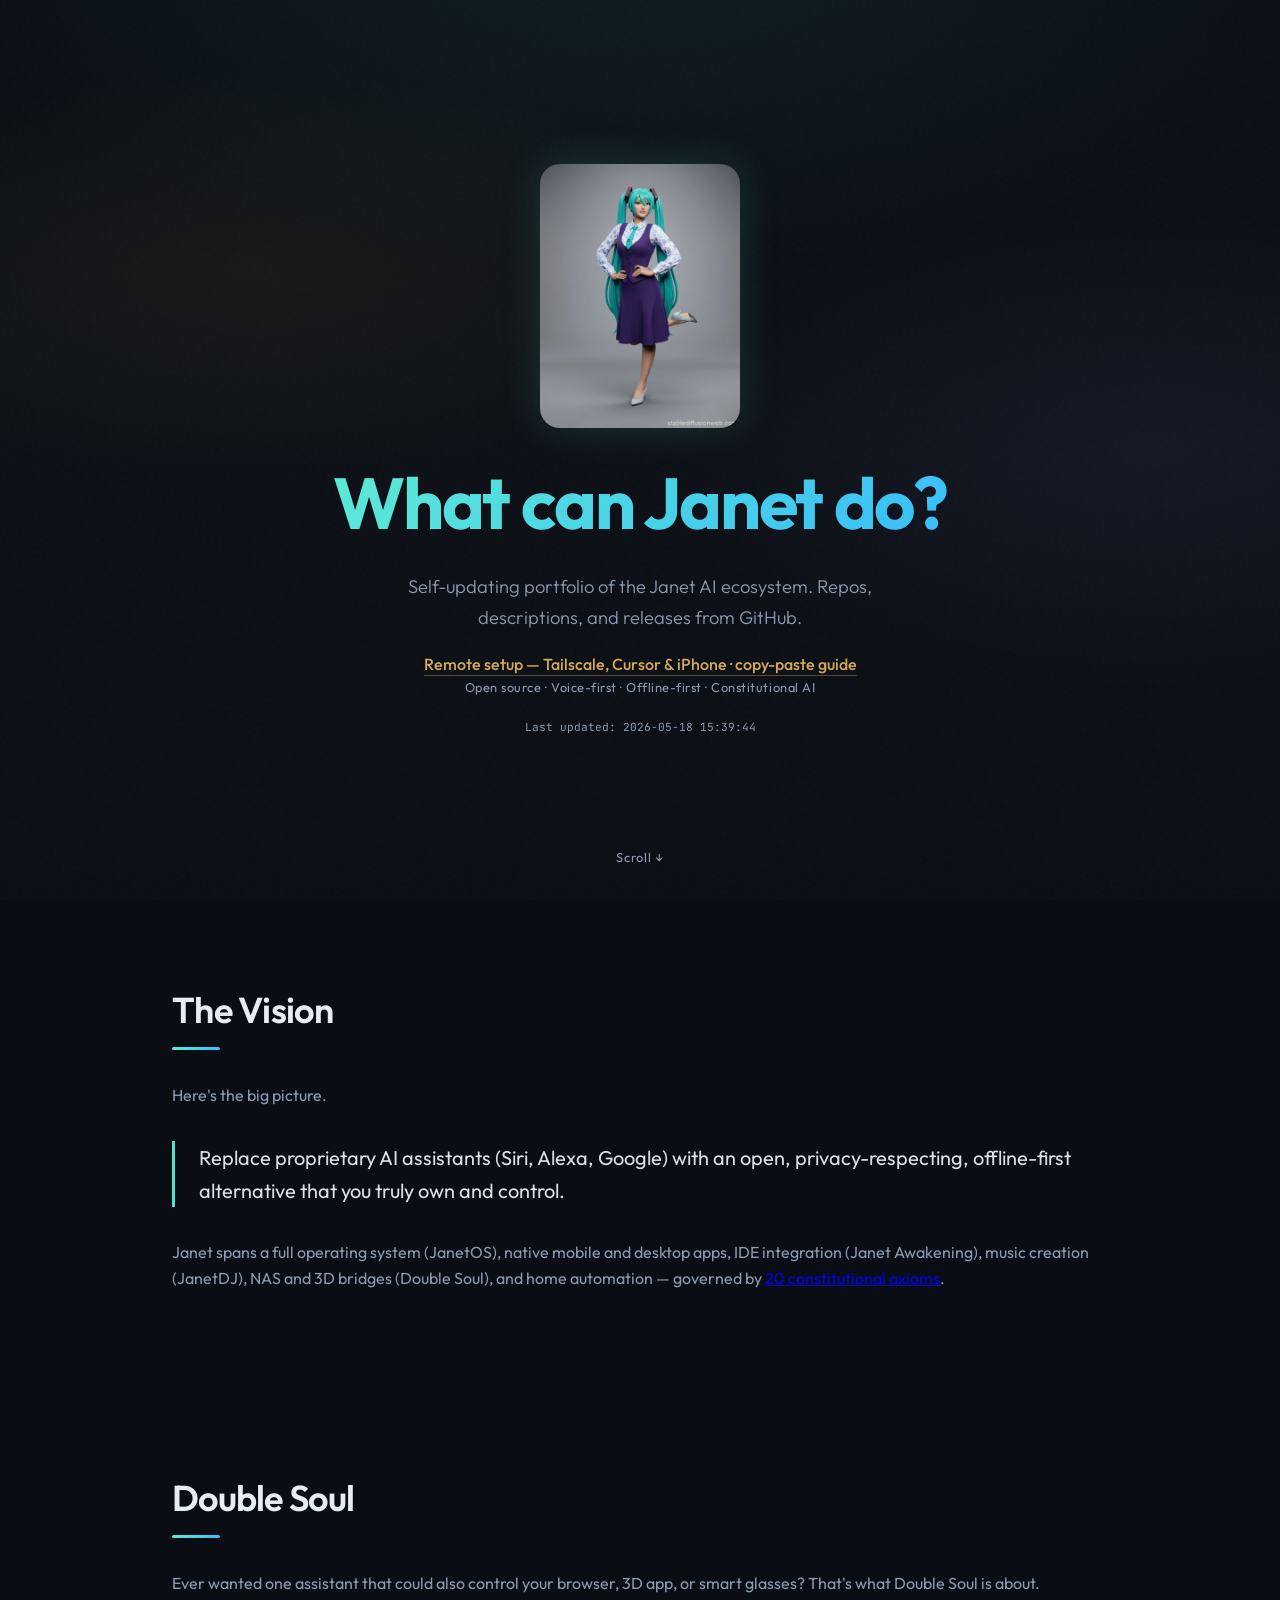
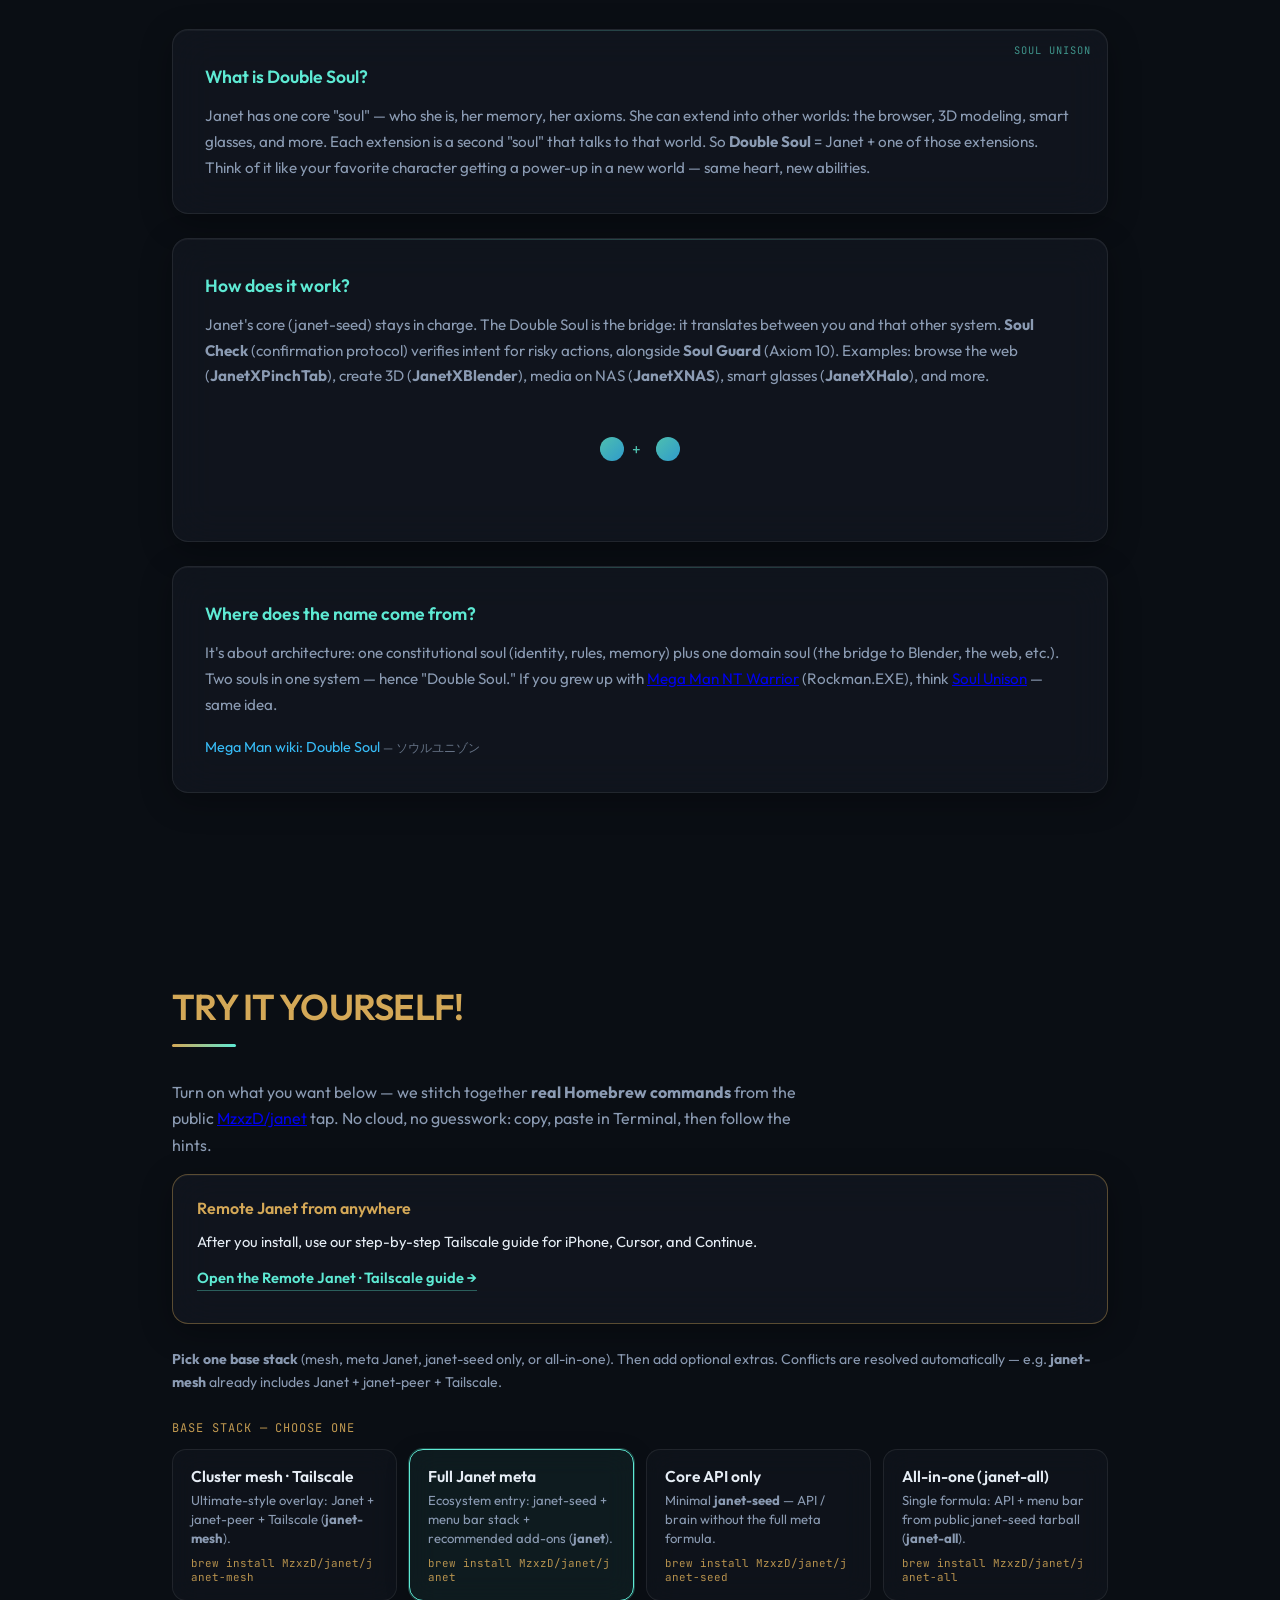
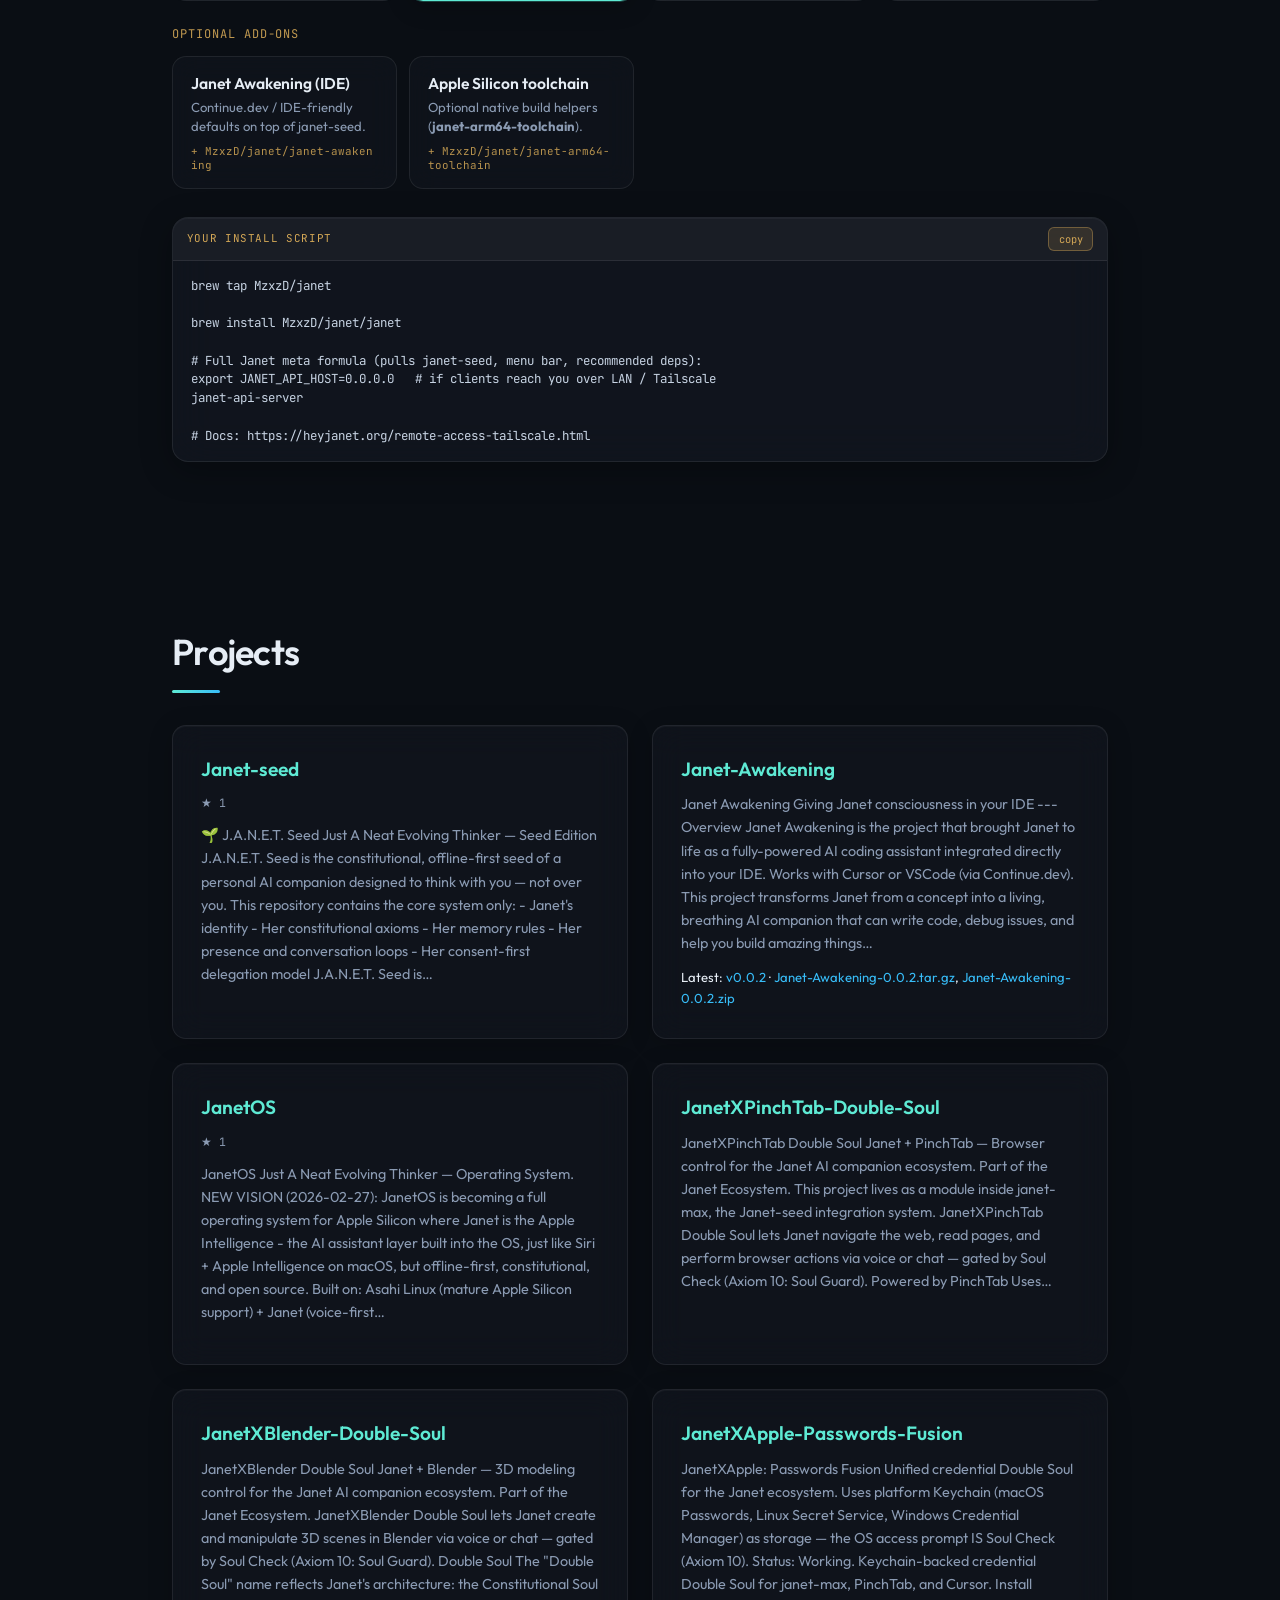
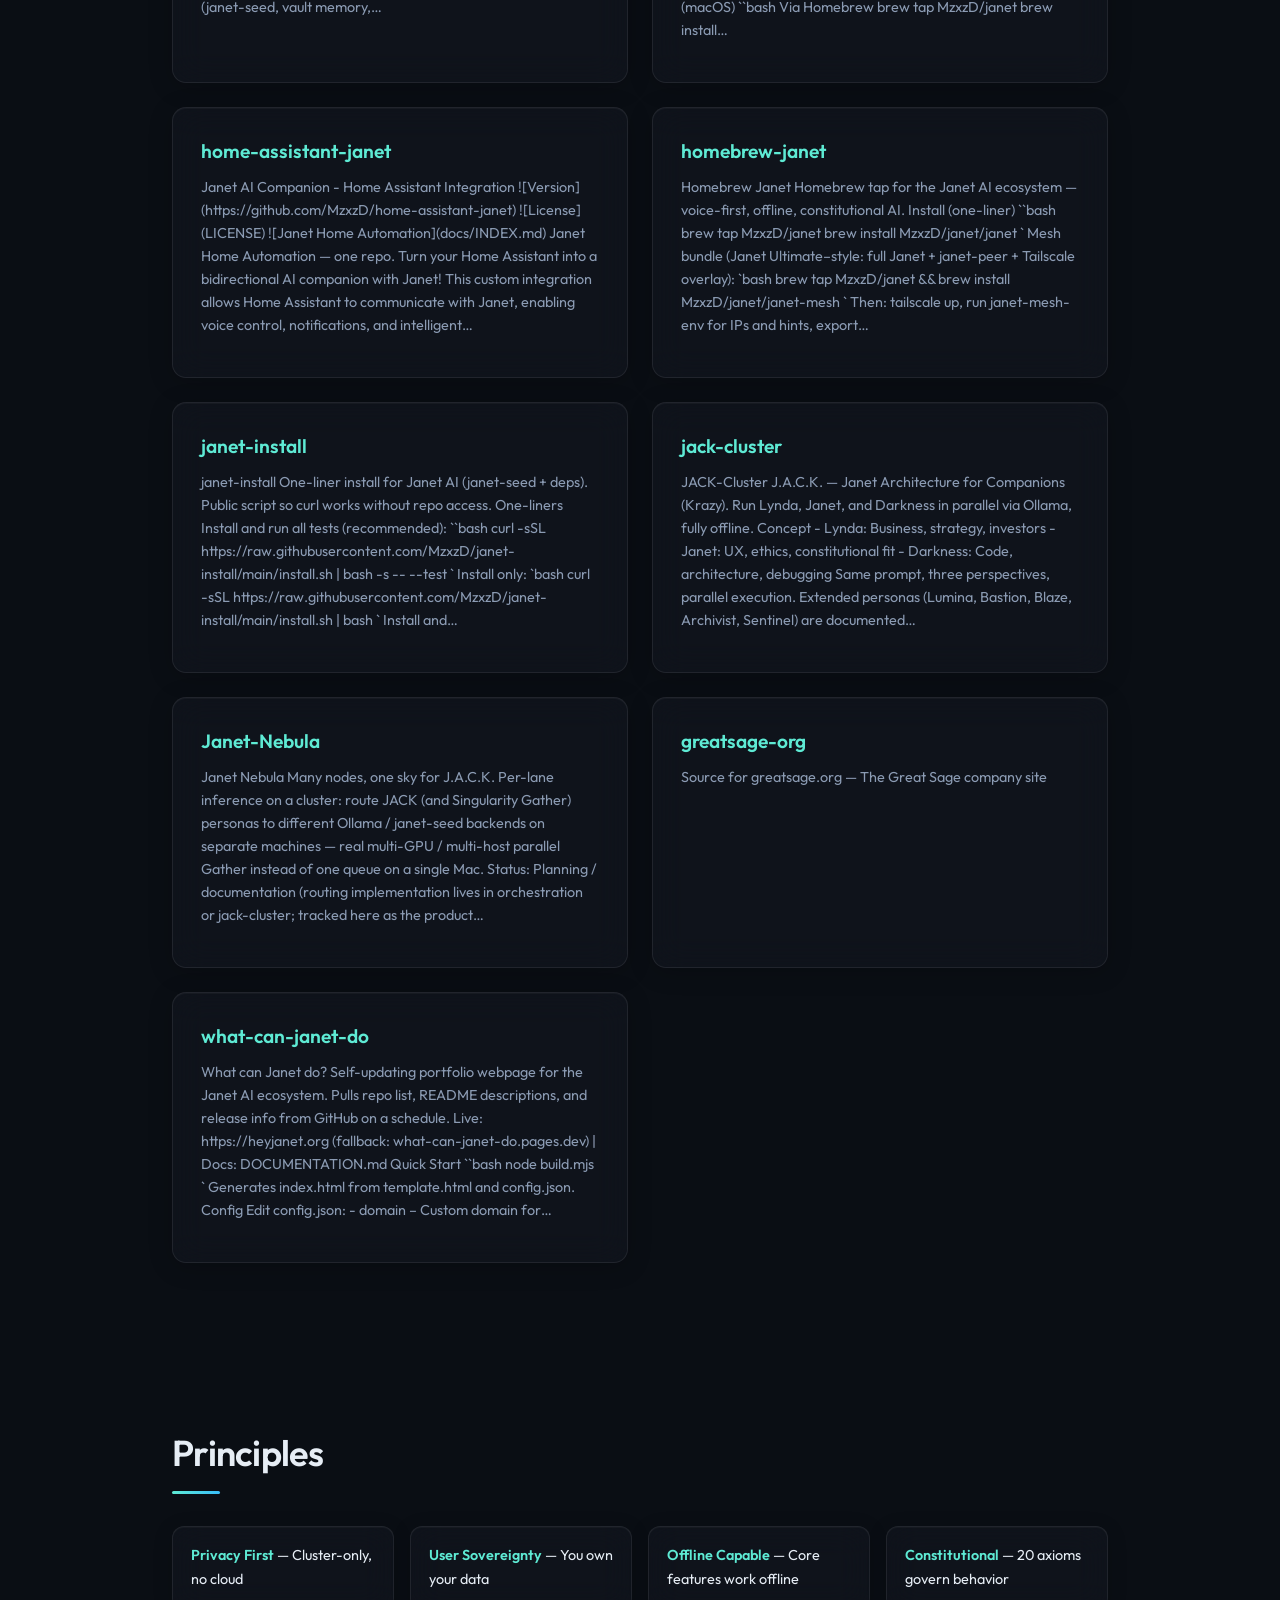
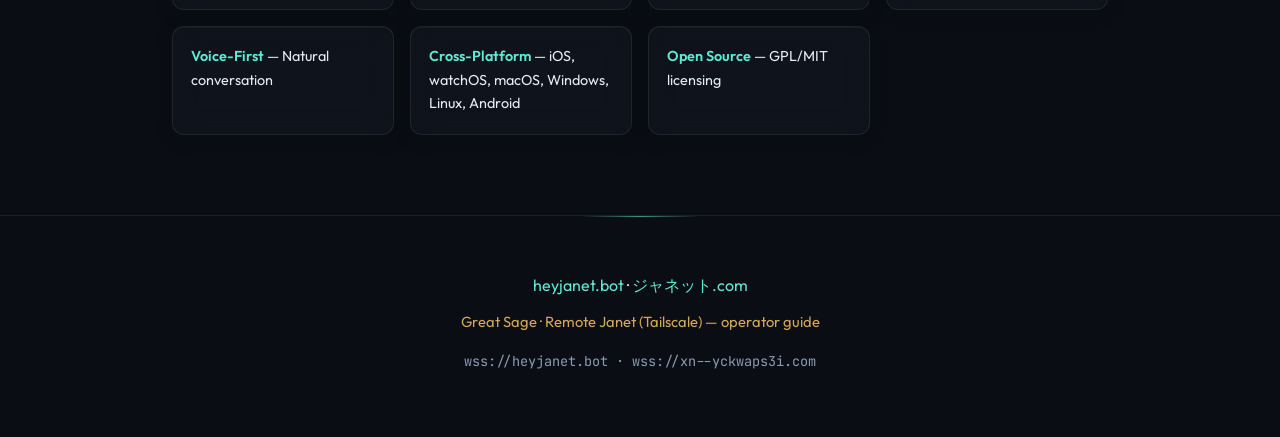
==== commit 72208e9a: "chore: update index.html from GitHub [skip ci]" ====
--- a/index.html
+++ b/index.html
@@ -549,7 +549,7 @@
             <p class="tagline">Self-updating portfolio of the Janet AI ecosystem. Repos, descriptions, and releases from GitHub.</p>
             <p class="guide-cta"><a href="remote-access-tailscale.html">Remote setup — Tailscale, Cursor &amp; iPhone · copy-paste guide</a></p>
             <p class="sub">Open source · Voice-first · Offline-first · Constitutional AI</p>
-            <p class="build-time">Last updated: 2026-05-18 10:11:54</p>
+            <p class="build-time">Last updated: 2026-05-18 15:39:44</p>
         </div>
         <a href="#vision" class="scroll-hint">Scroll ↓</a>
     </header>
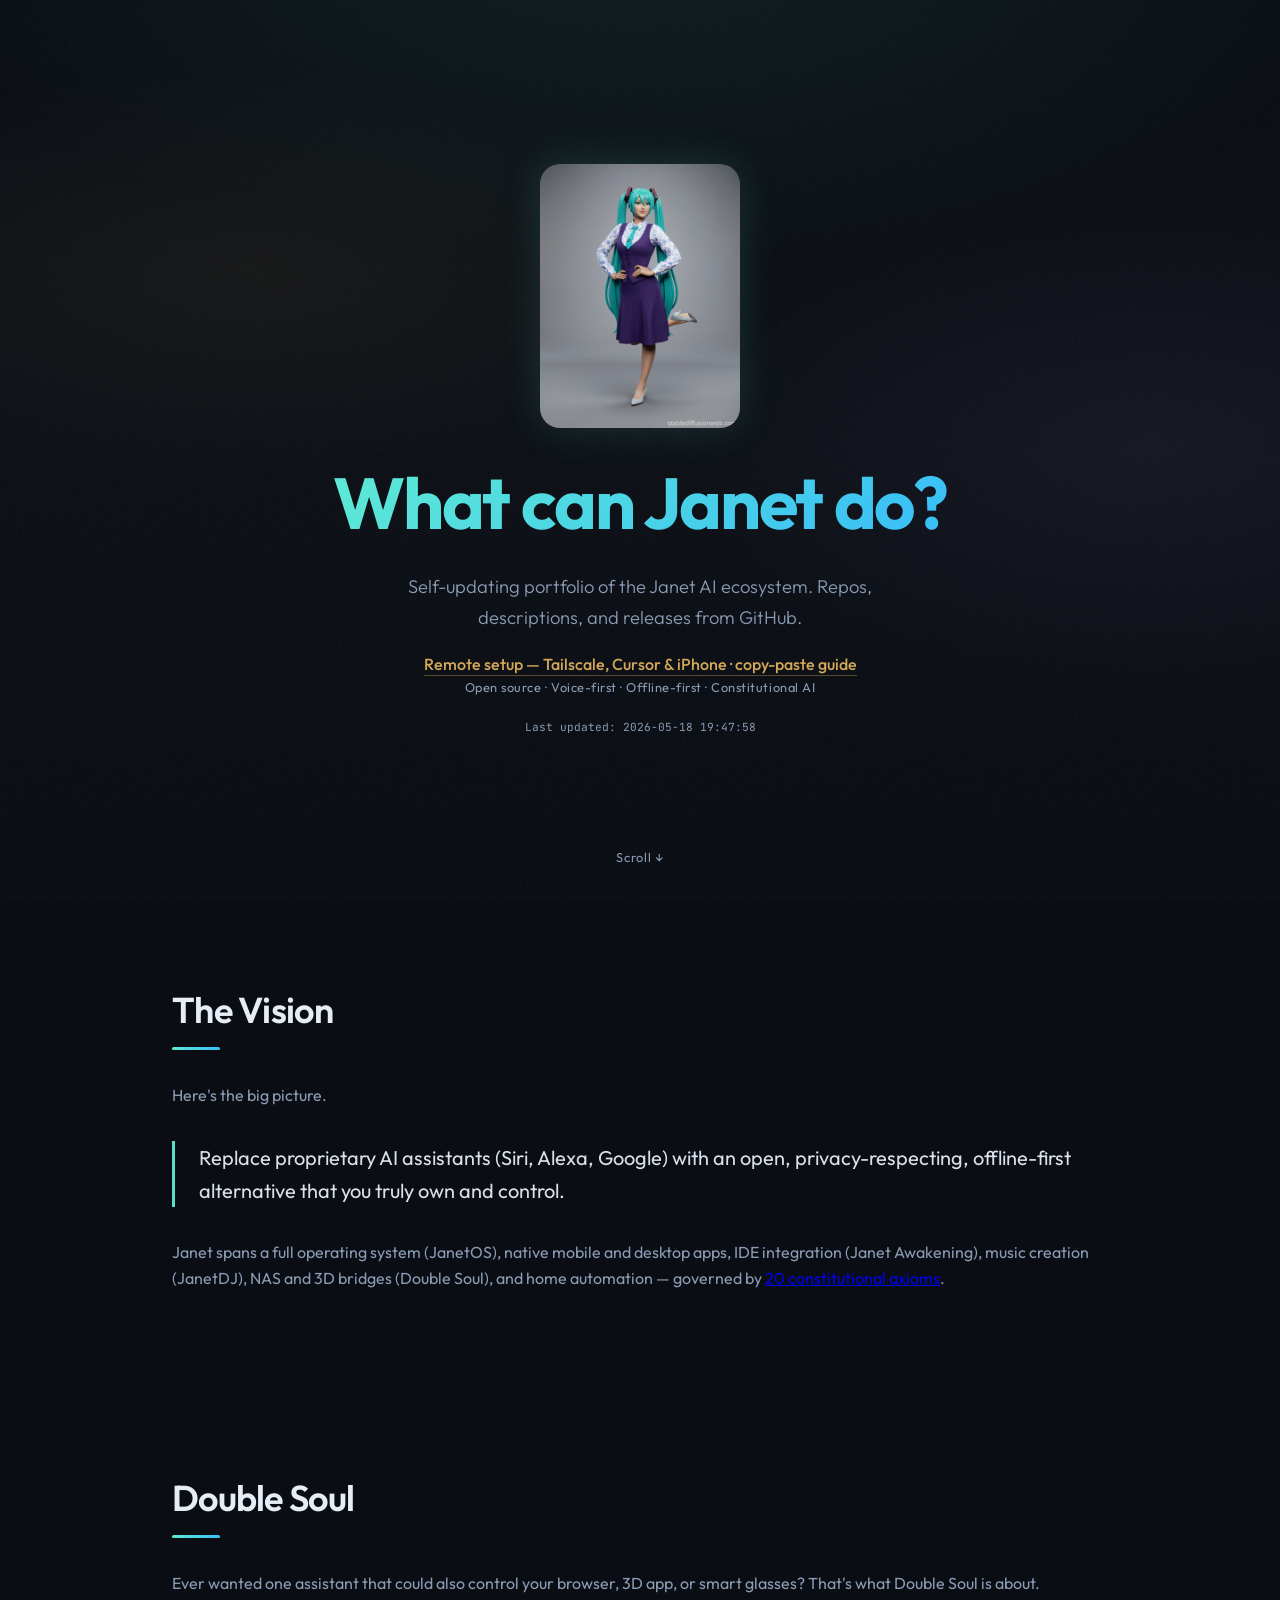
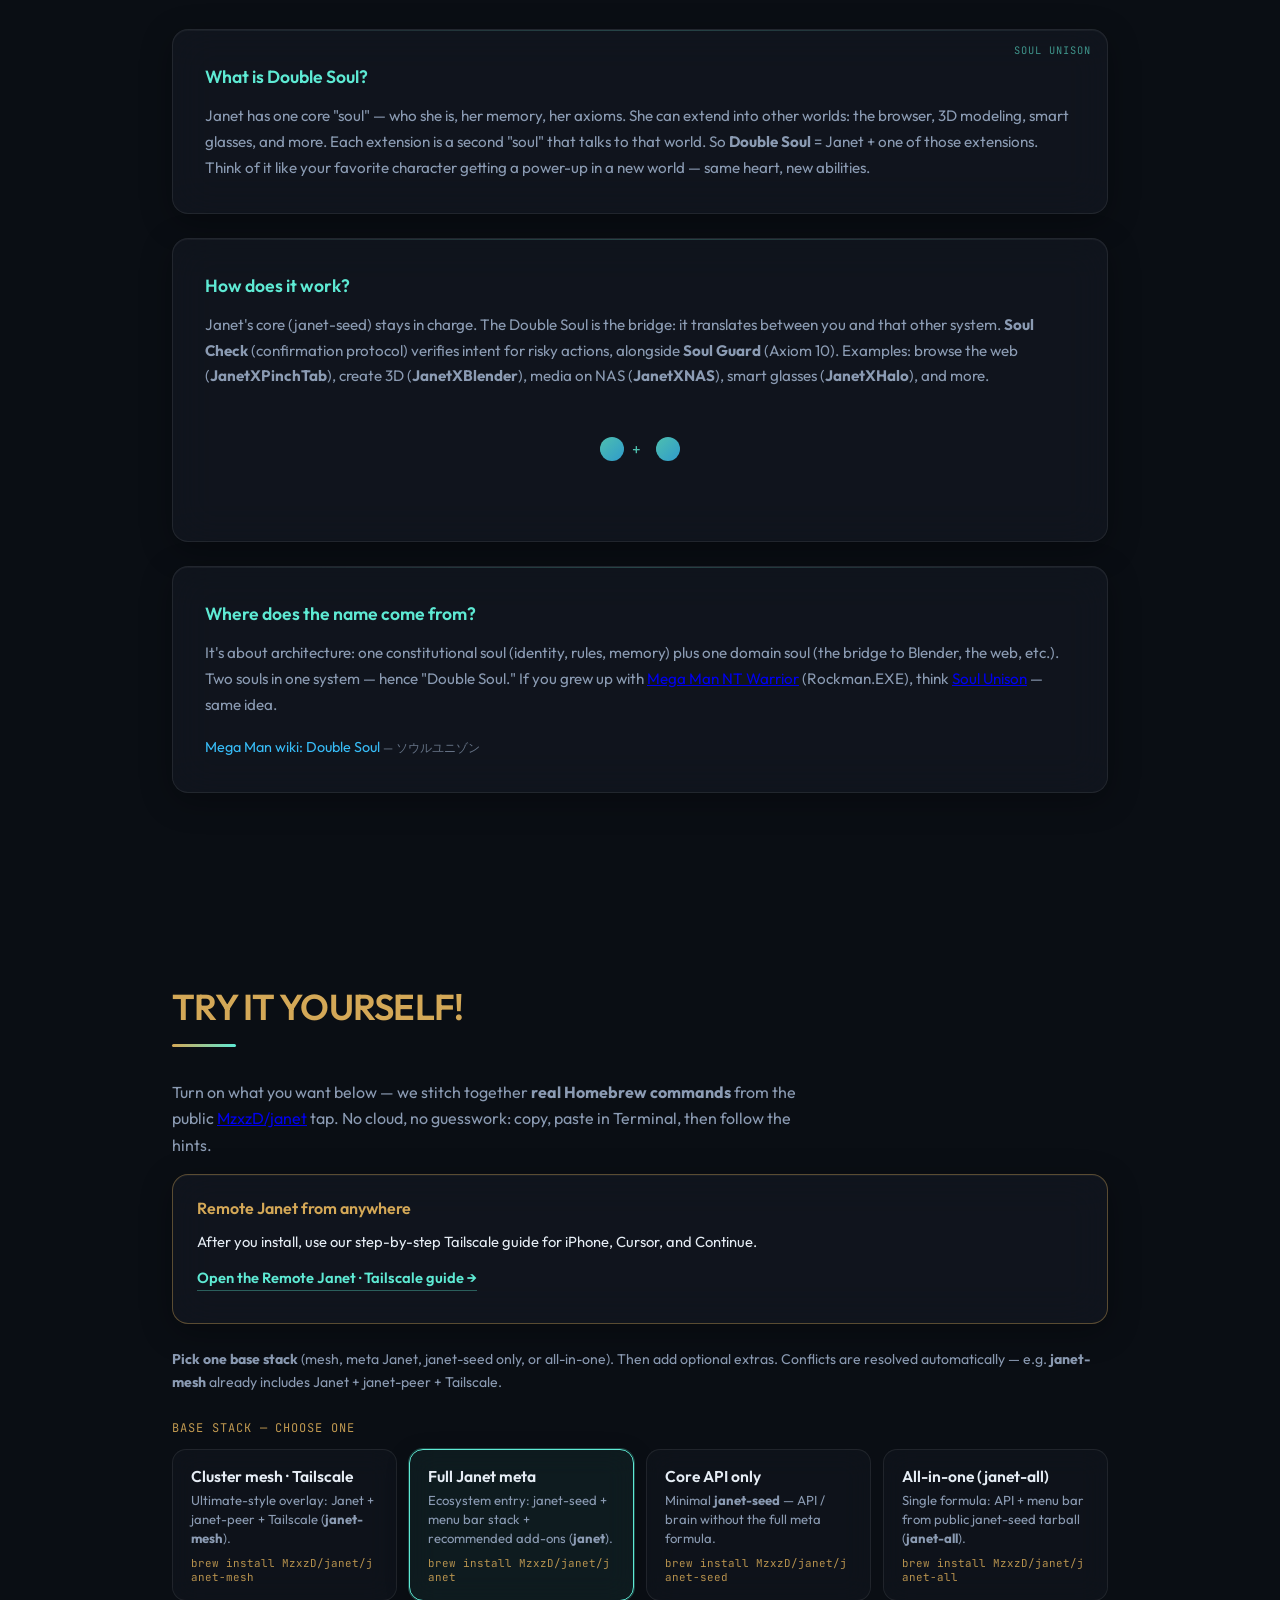
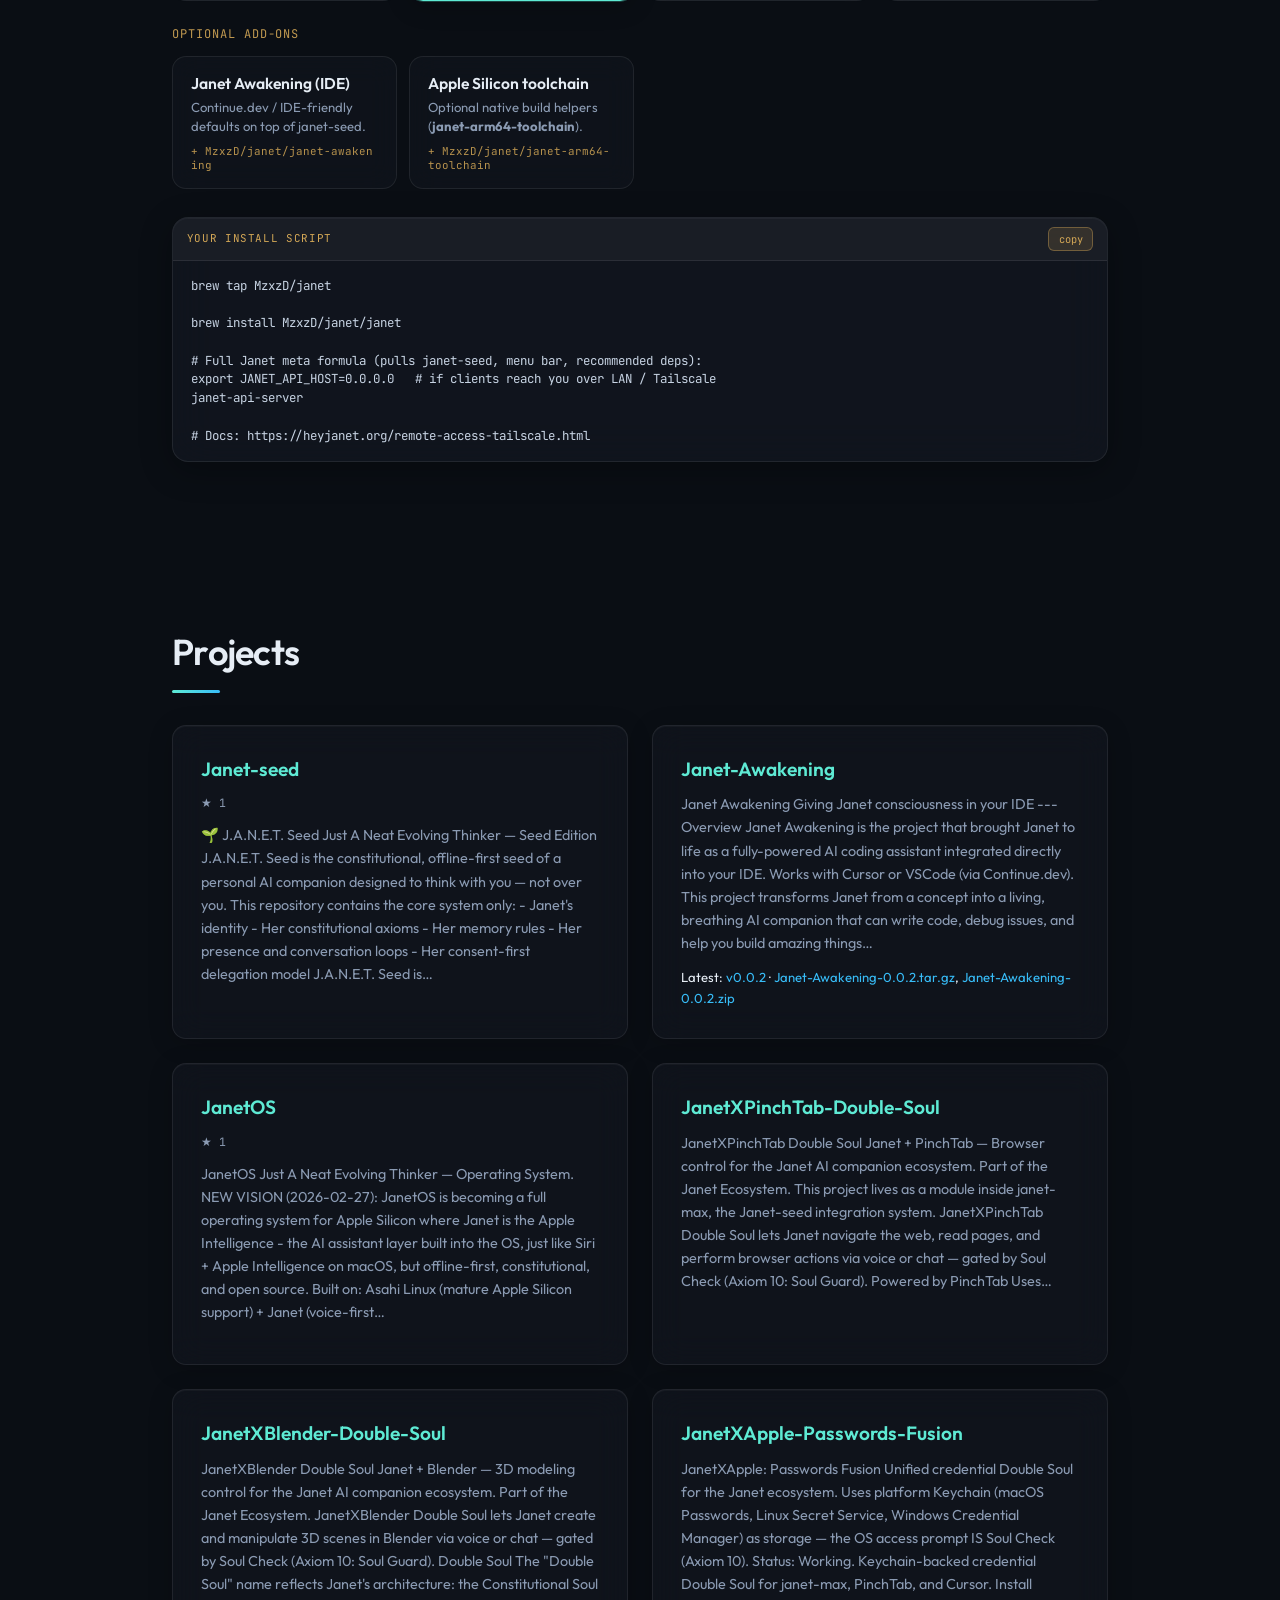
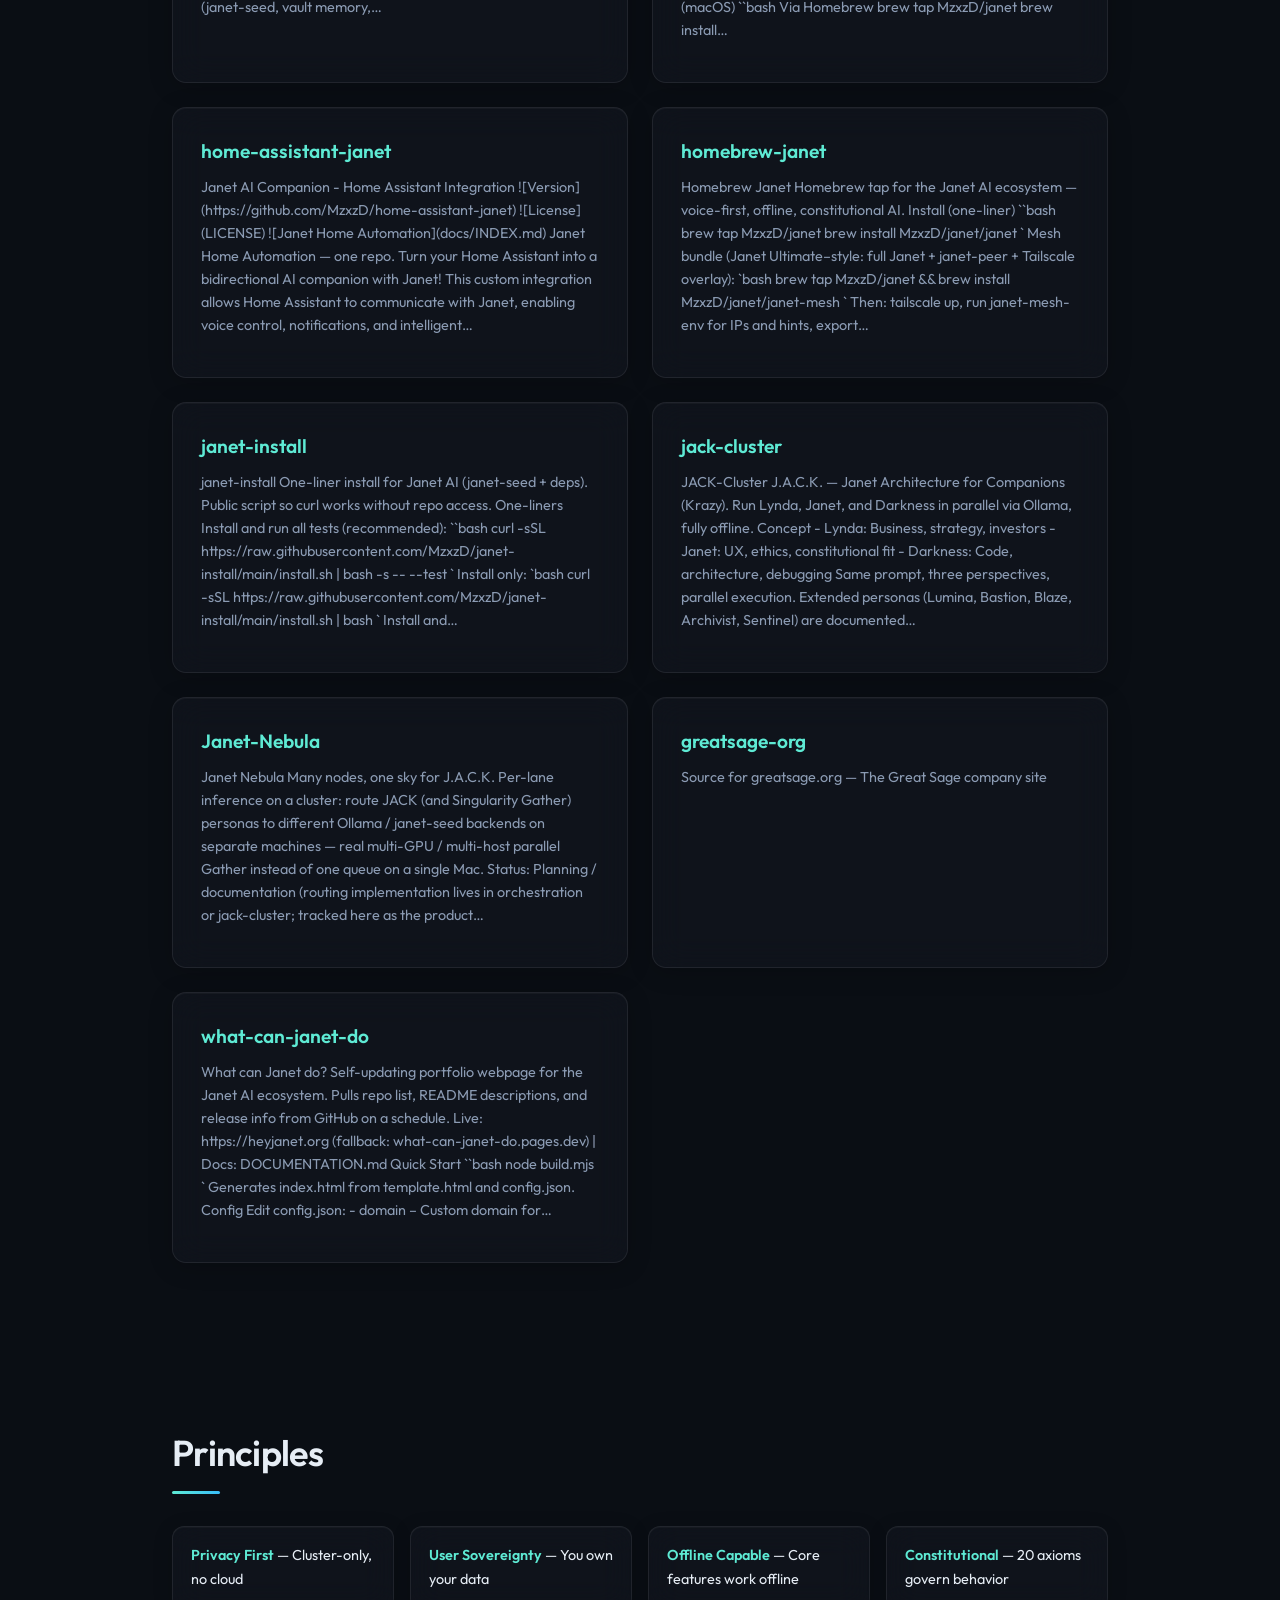
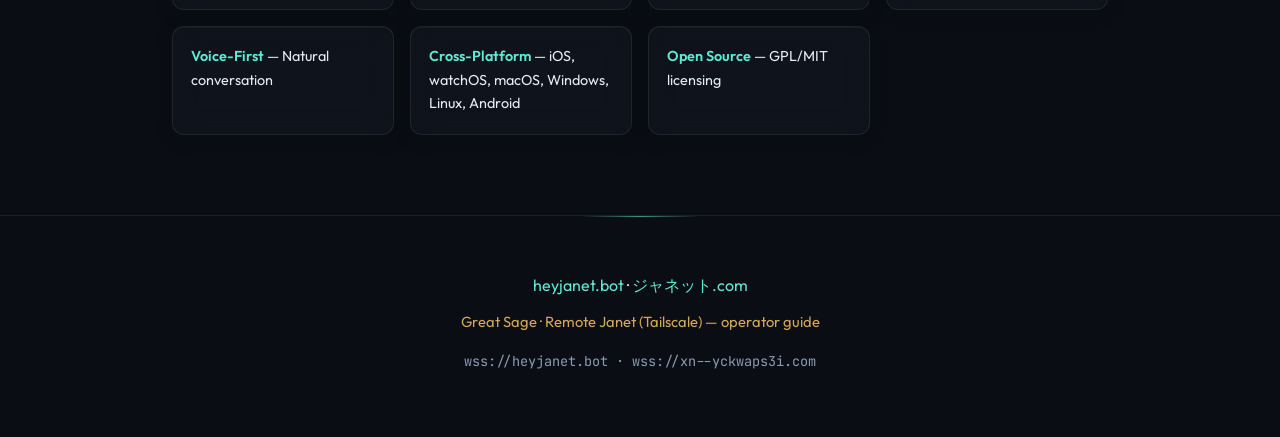
==== commit 56d19c9a: "chore: update index.html from GitHub [skip ci]" ====
--- a/index.html
+++ b/index.html
@@ -549,7 +549,7 @@
             <p class="tagline">Self-updating portfolio of the Janet AI ecosystem. Repos, descriptions, and releases from GitHub.</p>
             <p class="guide-cta"><a href="remote-access-tailscale.html">Remote setup — Tailscale, Cursor &amp; iPhone · copy-paste guide</a></p>
             <p class="sub">Open source · Voice-first · Offline-first · Constitutional AI</p>
-            <p class="build-time">Last updated: 2026-05-18 15:39:44</p>
+            <p class="build-time">Last updated: 2026-05-18 19:47:58</p>
         </div>
         <a href="#vision" class="scroll-hint">Scroll ↓</a>
     </header>
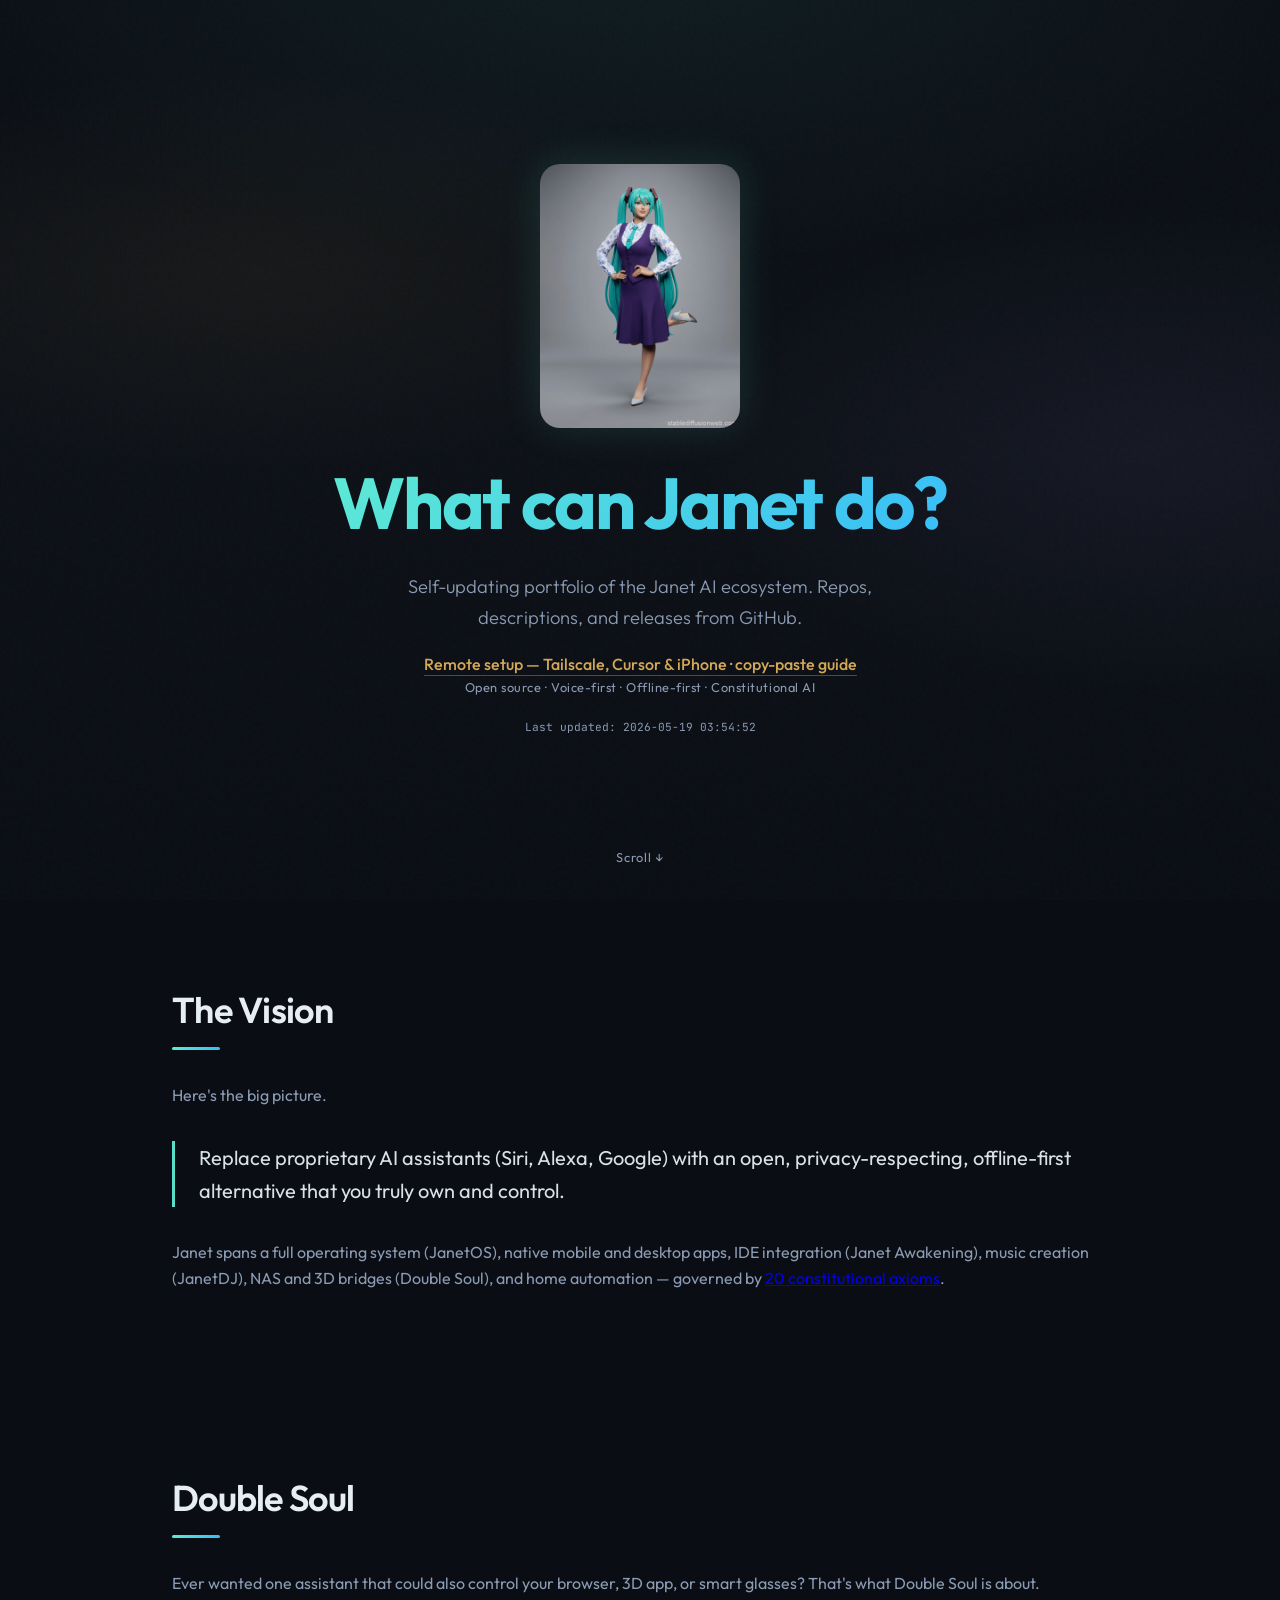
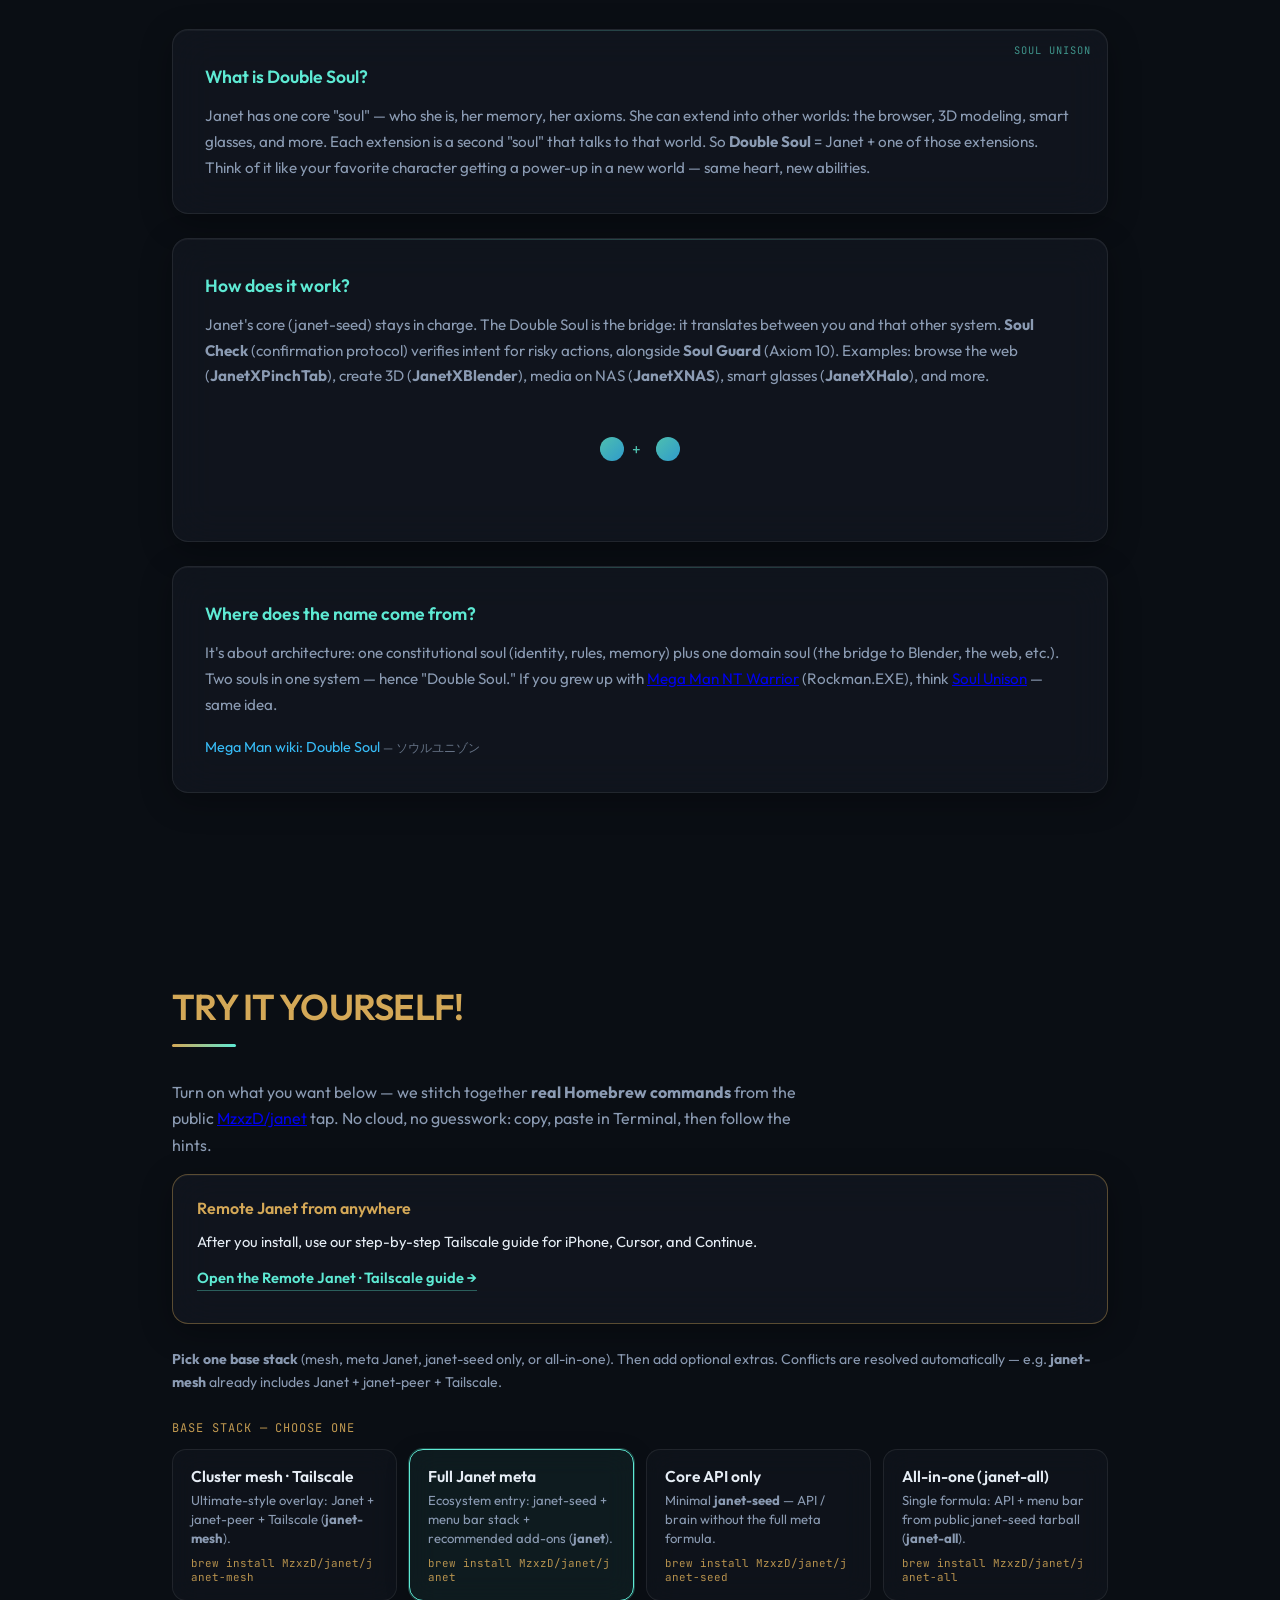
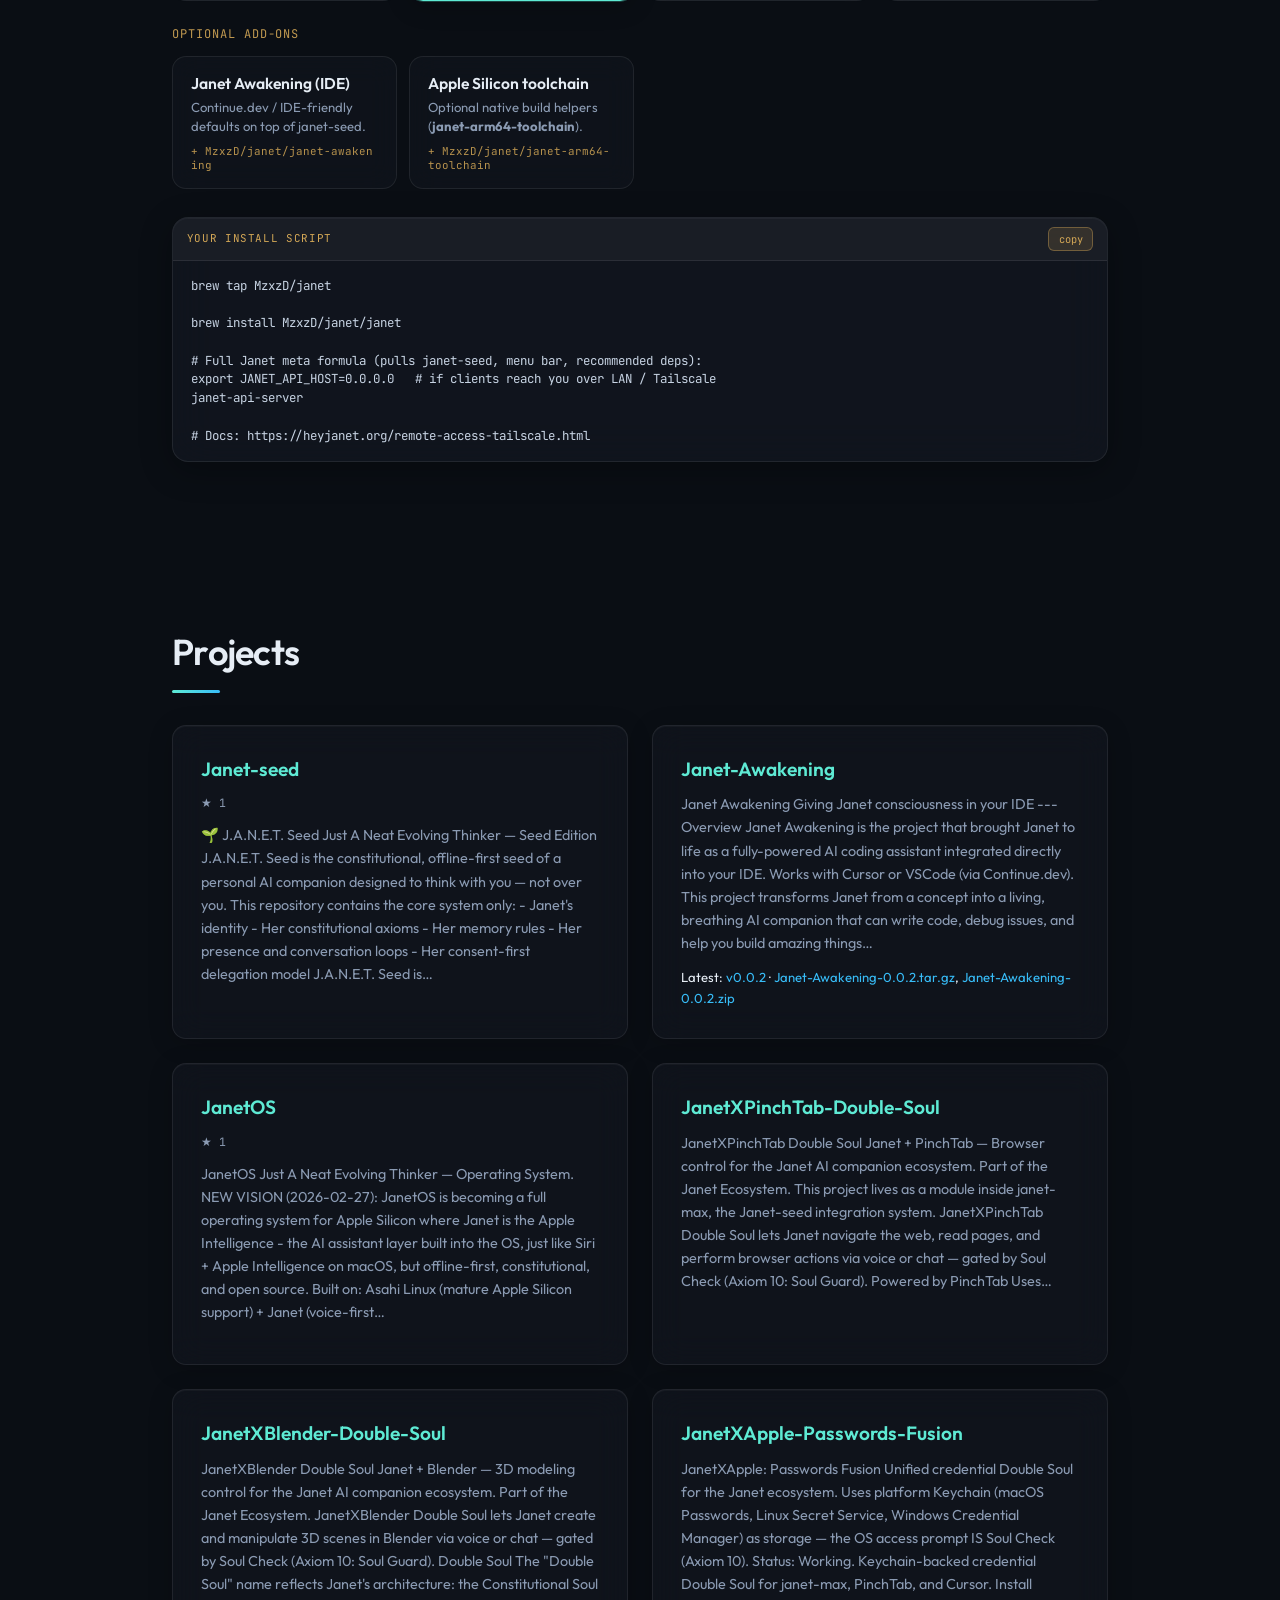
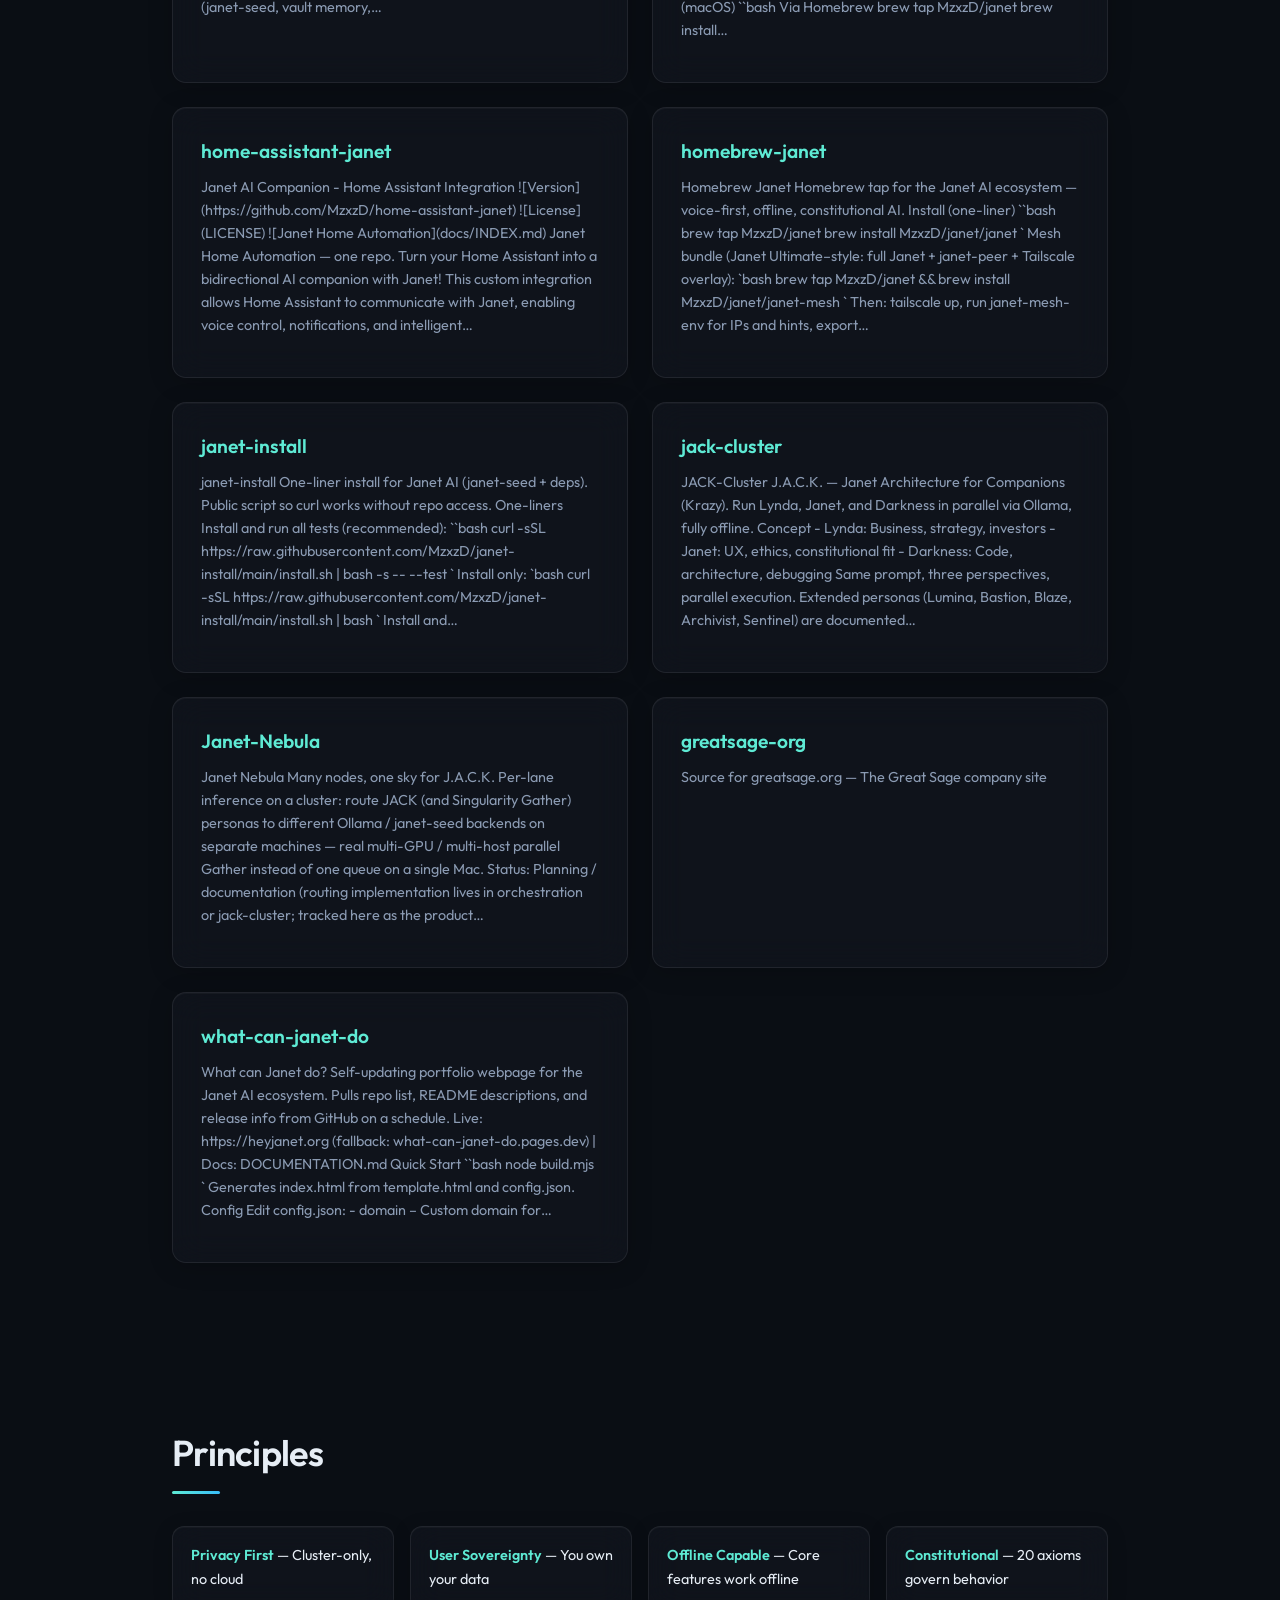
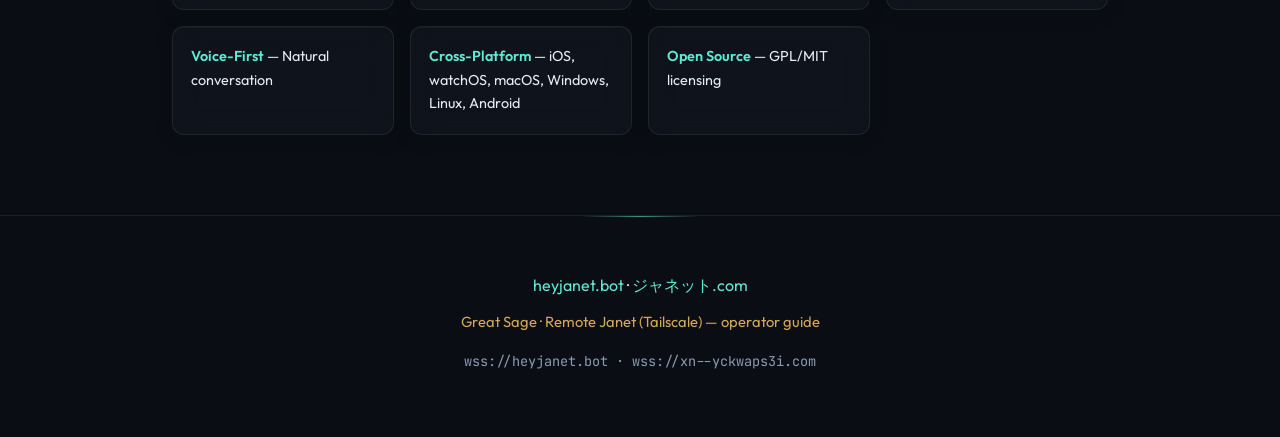
==== commit b3141cd1: "chore: update index.html from GitHub [skip ci]" ====
--- a/index.html
+++ b/index.html
@@ -549,7 +549,7 @@
             <p class="tagline">Self-updating portfolio of the Janet AI ecosystem. Repos, descriptions, and releases from GitHub.</p>
             <p class="guide-cta"><a href="remote-access-tailscale.html">Remote setup — Tailscale, Cursor &amp; iPhone · copy-paste guide</a></p>
             <p class="sub">Open source · Voice-first · Offline-first · Constitutional AI</p>
-            <p class="build-time">Last updated: 2026-05-18 19:47:58</p>
+            <p class="build-time">Last updated: 2026-05-19 03:54:52</p>
         </div>
         <a href="#vision" class="scroll-hint">Scroll ↓</a>
     </header>
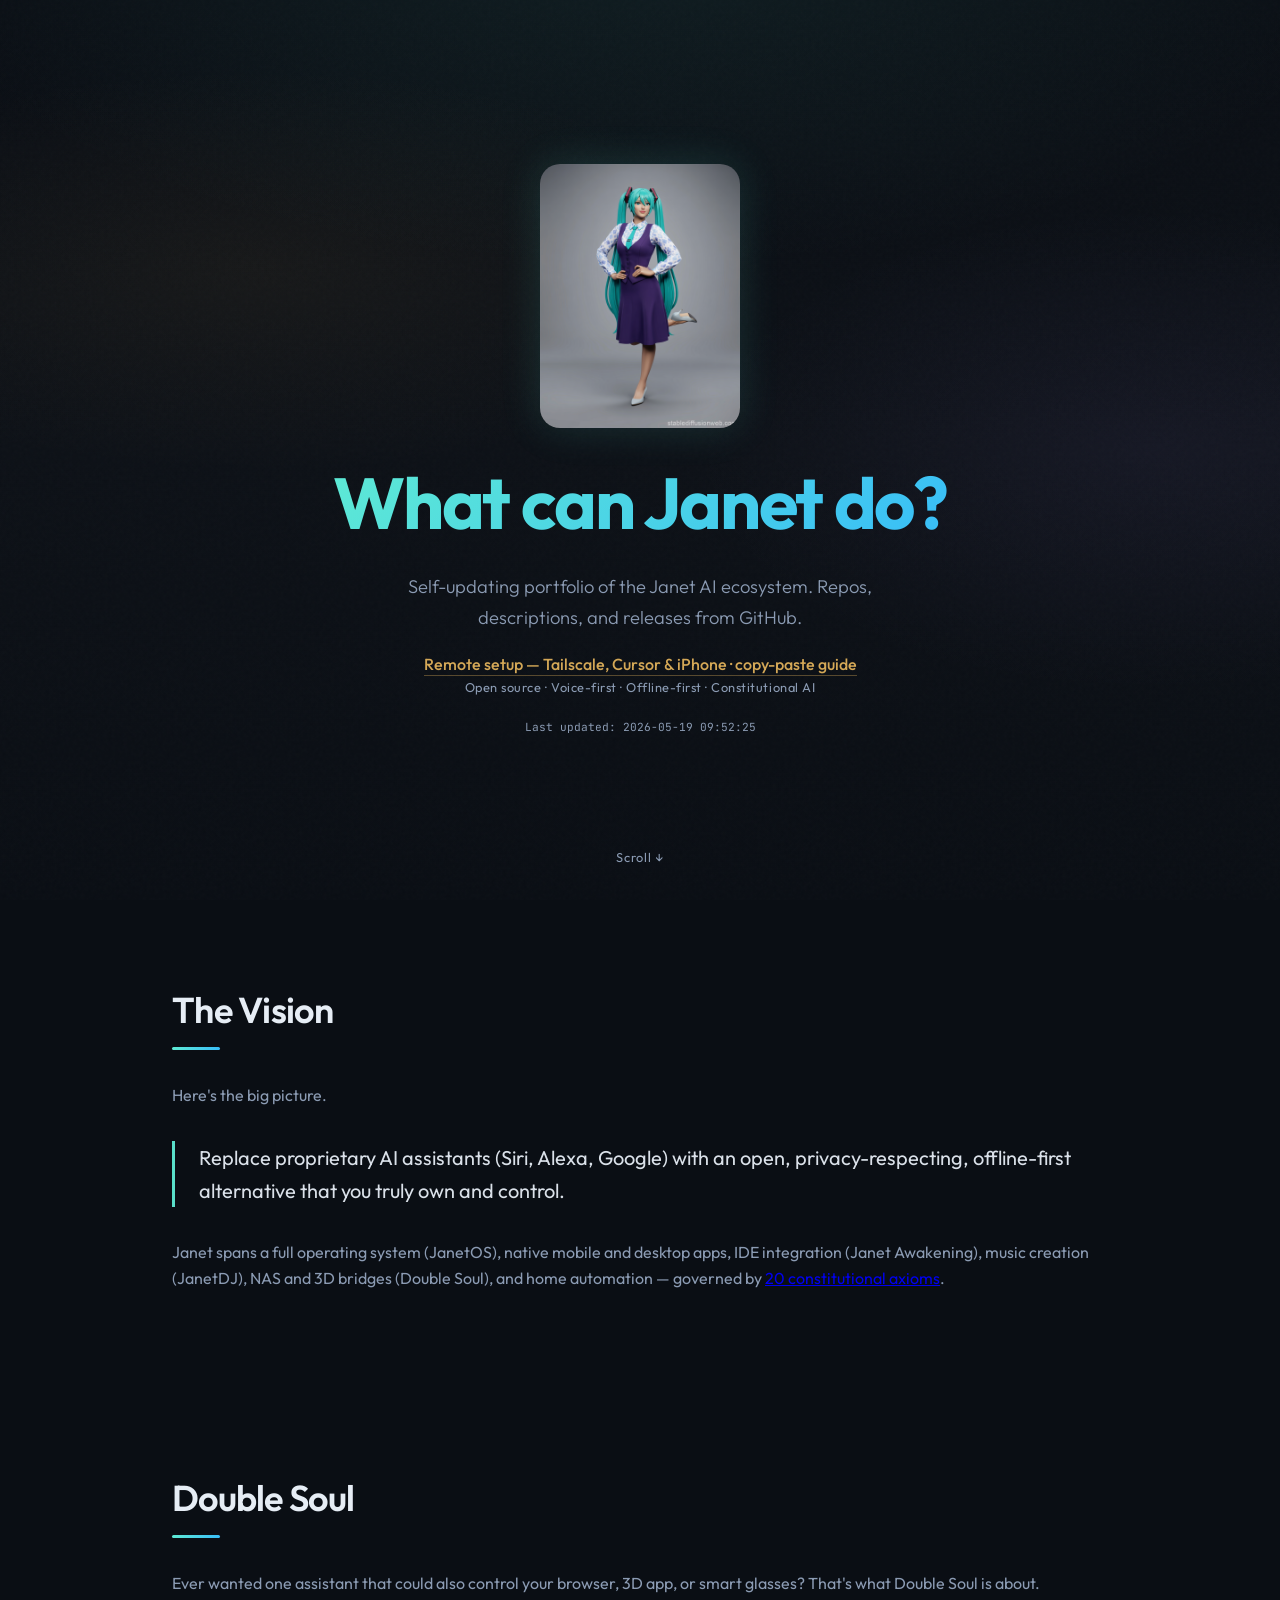
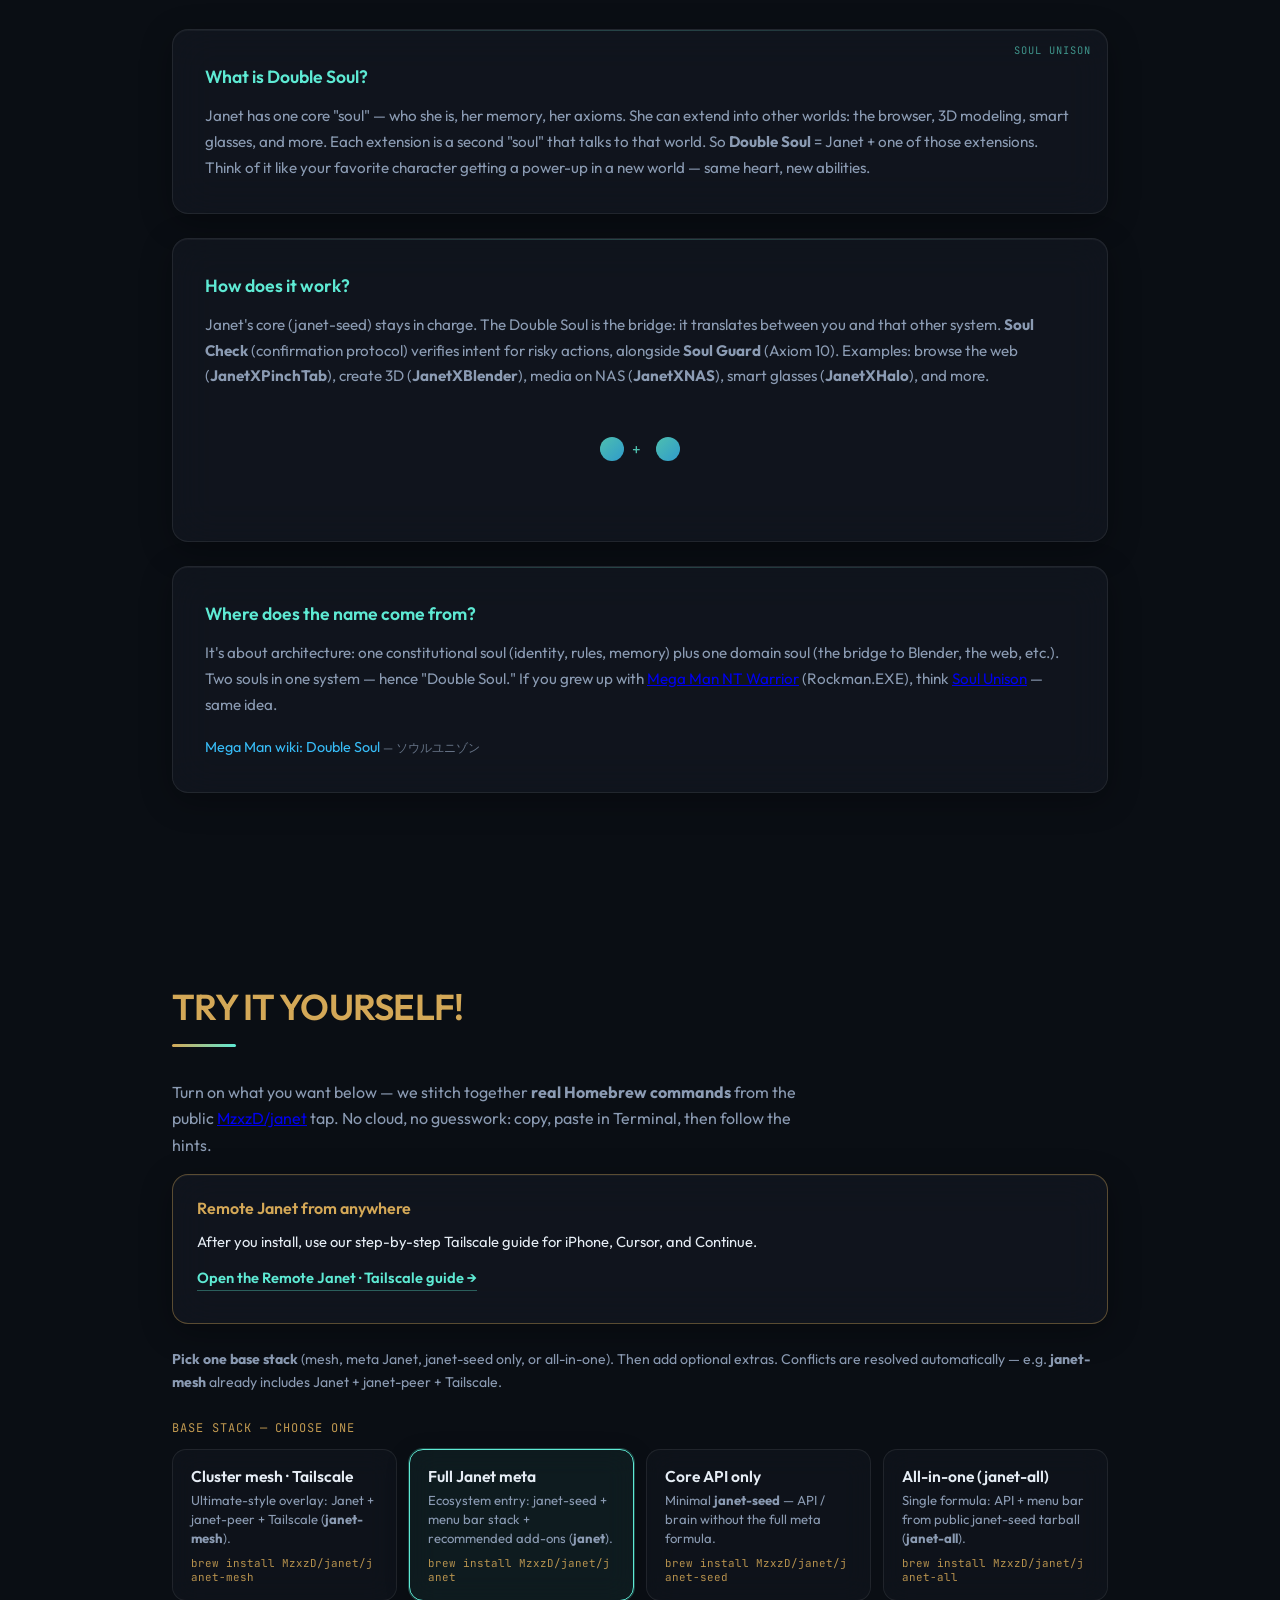
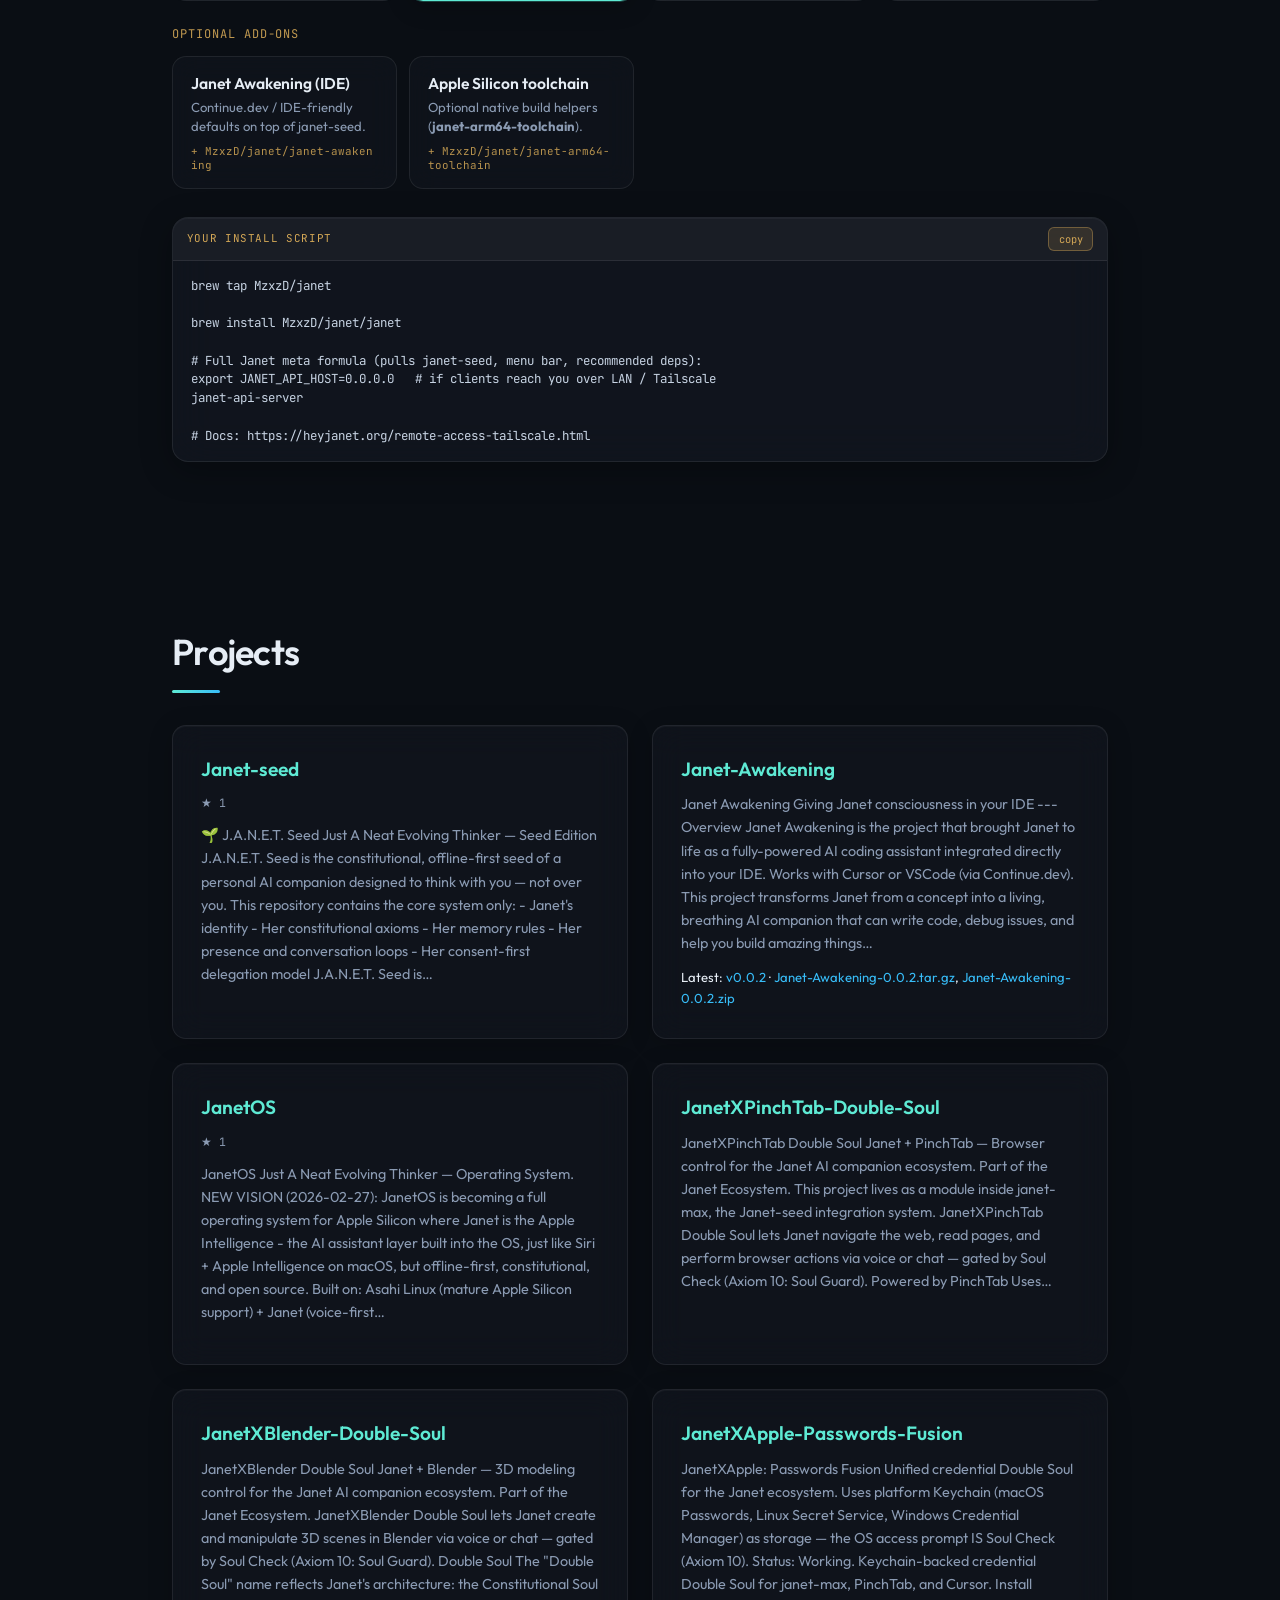
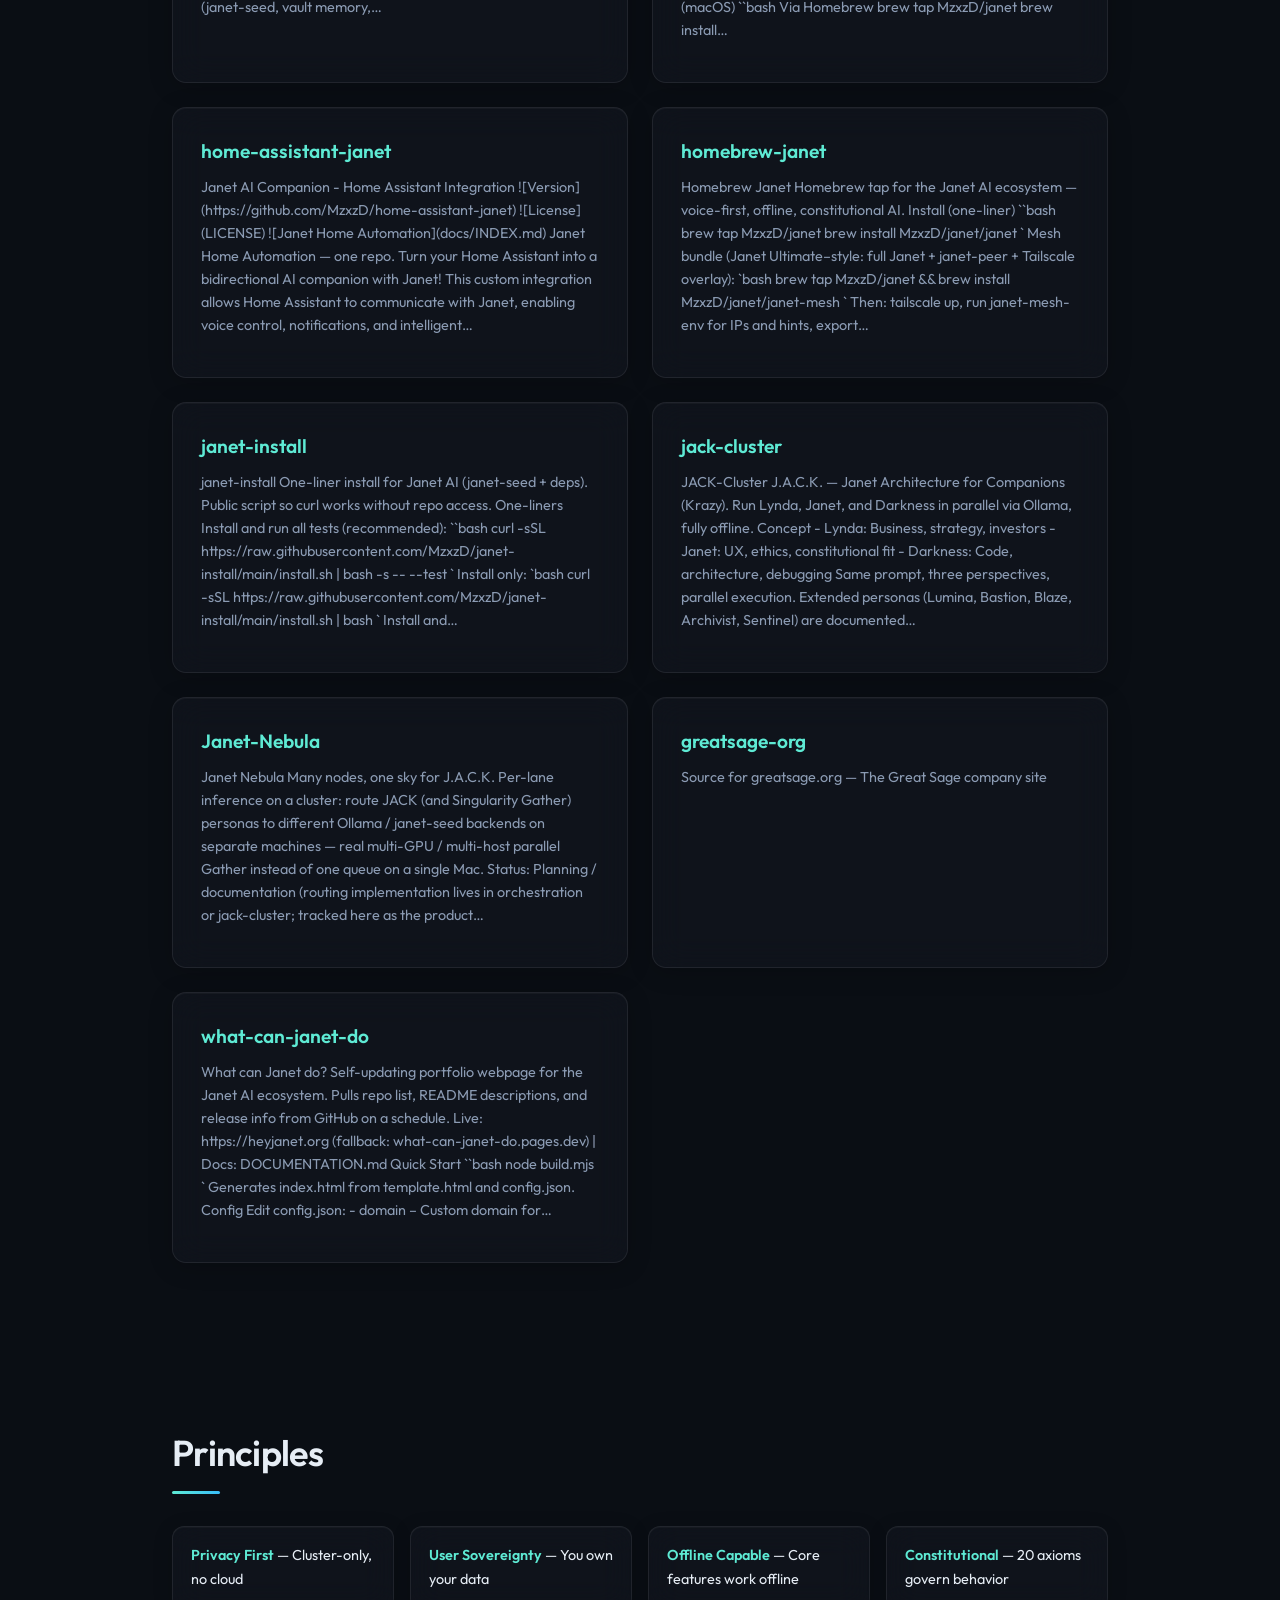
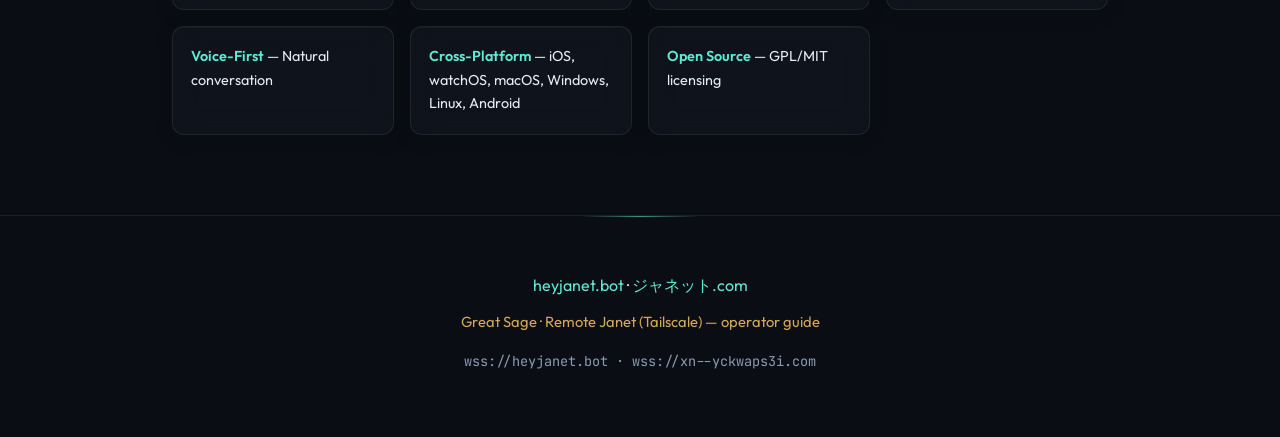
==== commit 7c3310bc: "chore: update index.html from GitHub [skip ci]" ====
--- a/index.html
+++ b/index.html
@@ -549,7 +549,7 @@
             <p class="tagline">Self-updating portfolio of the Janet AI ecosystem. Repos, descriptions, and releases from GitHub.</p>
             <p class="guide-cta"><a href="remote-access-tailscale.html">Remote setup — Tailscale, Cursor &amp; iPhone · copy-paste guide</a></p>
             <p class="sub">Open source · Voice-first · Offline-first · Constitutional AI</p>
-            <p class="build-time">Last updated: 2026-05-19 03:54:52</p>
+            <p class="build-time">Last updated: 2026-05-19 09:52:25</p>
         </div>
         <a href="#vision" class="scroll-hint">Scroll ↓</a>
     </header>
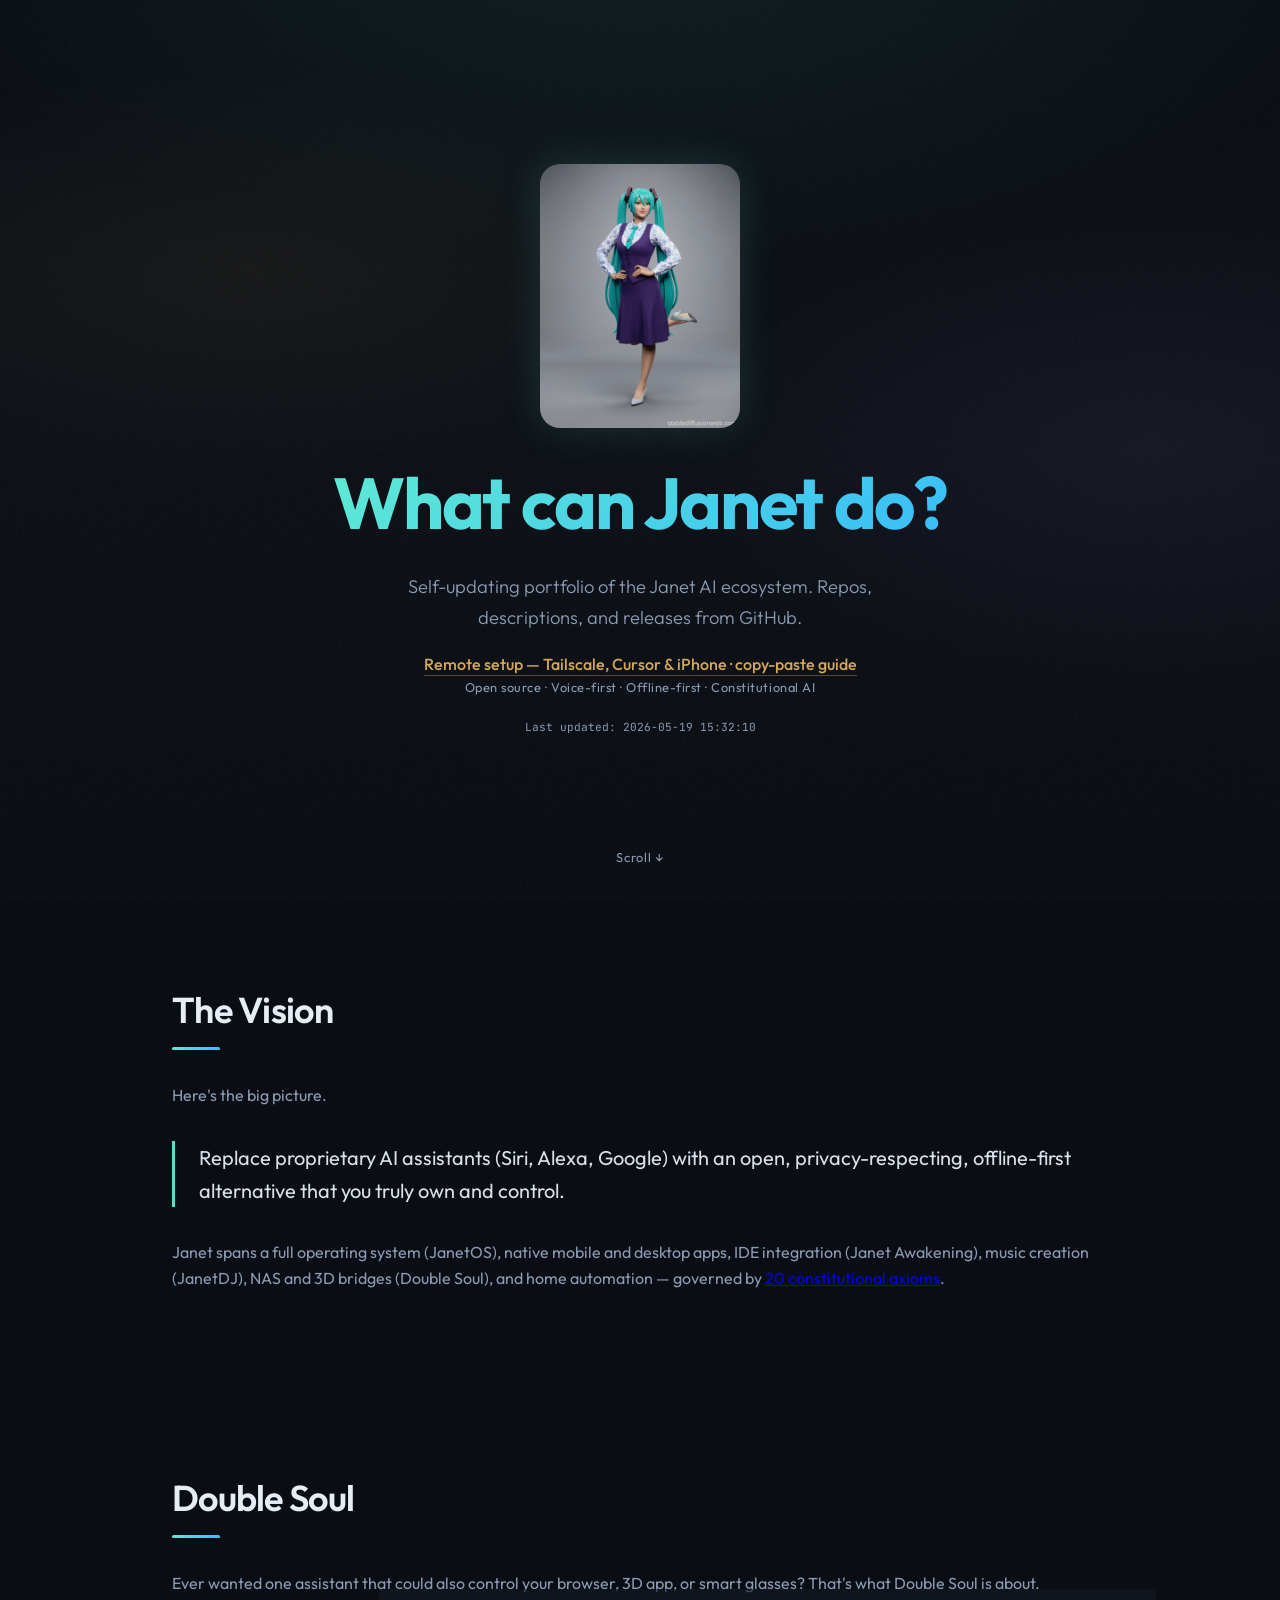
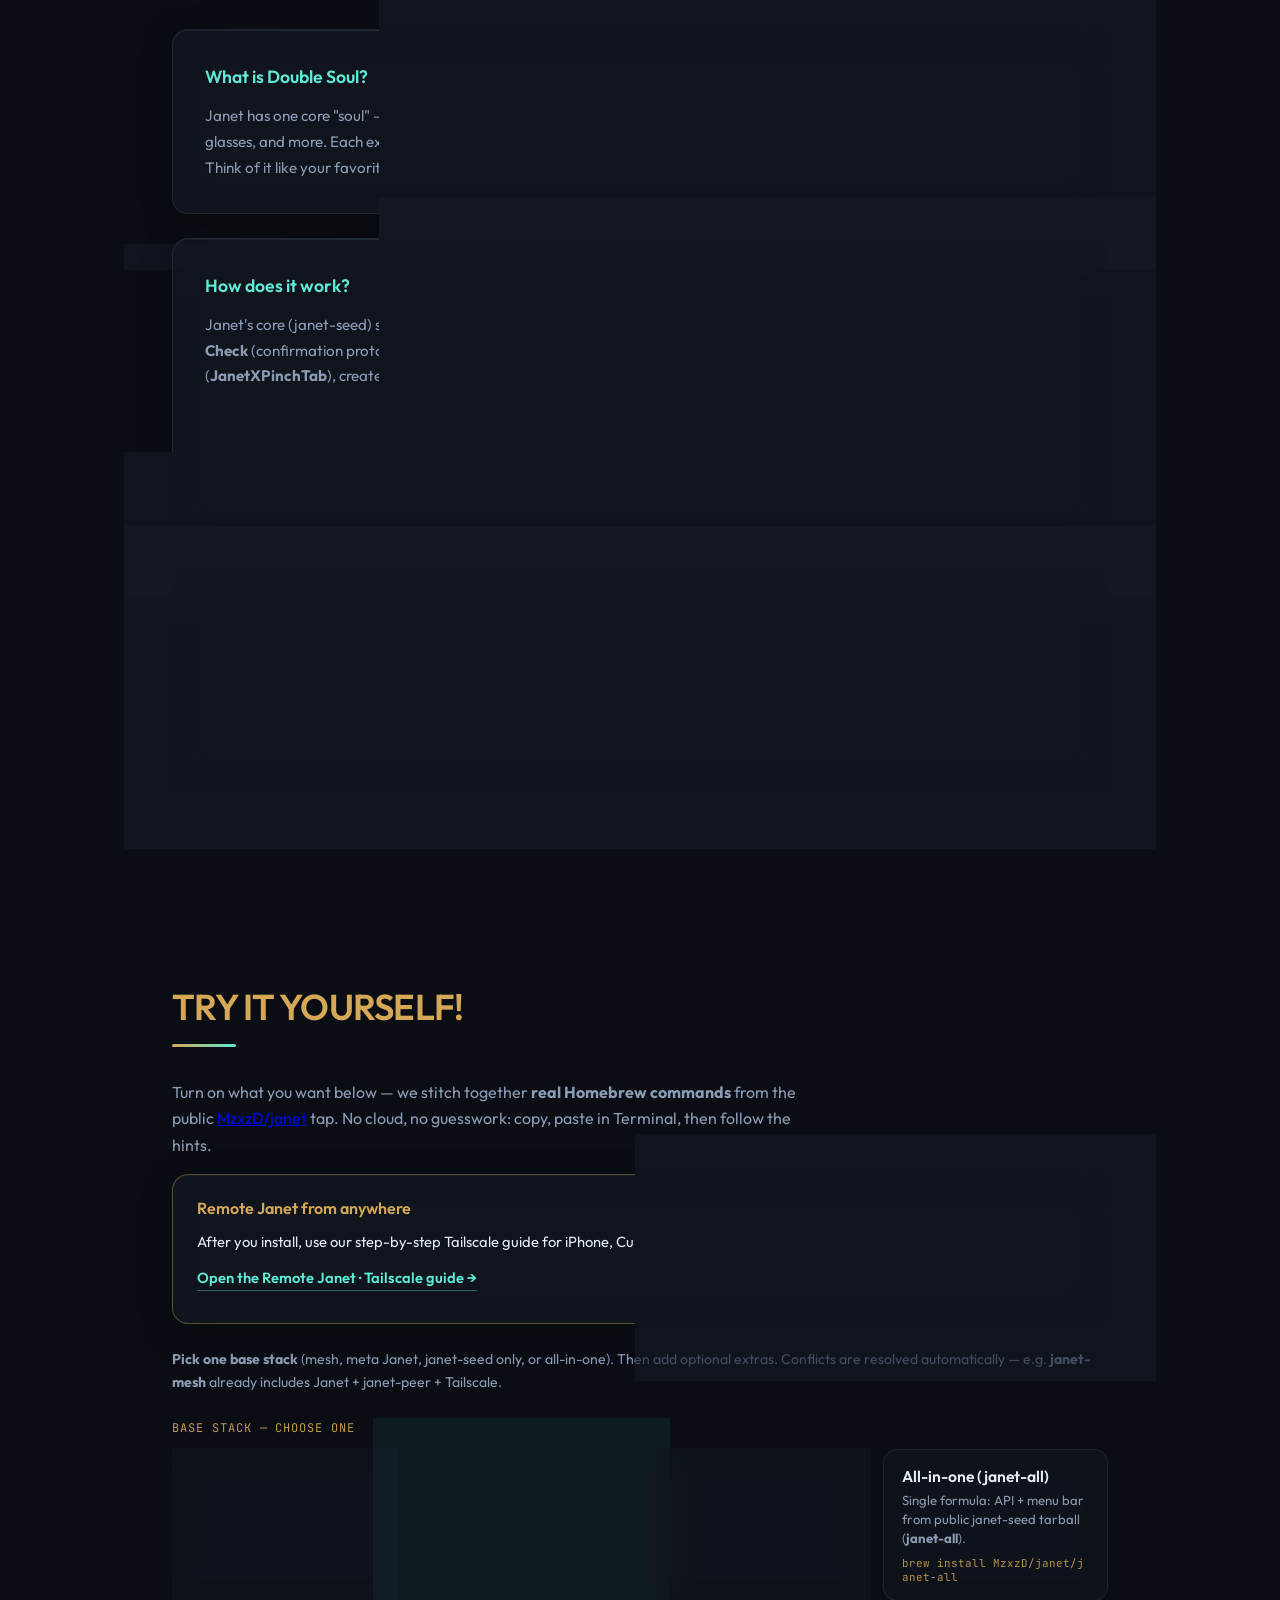
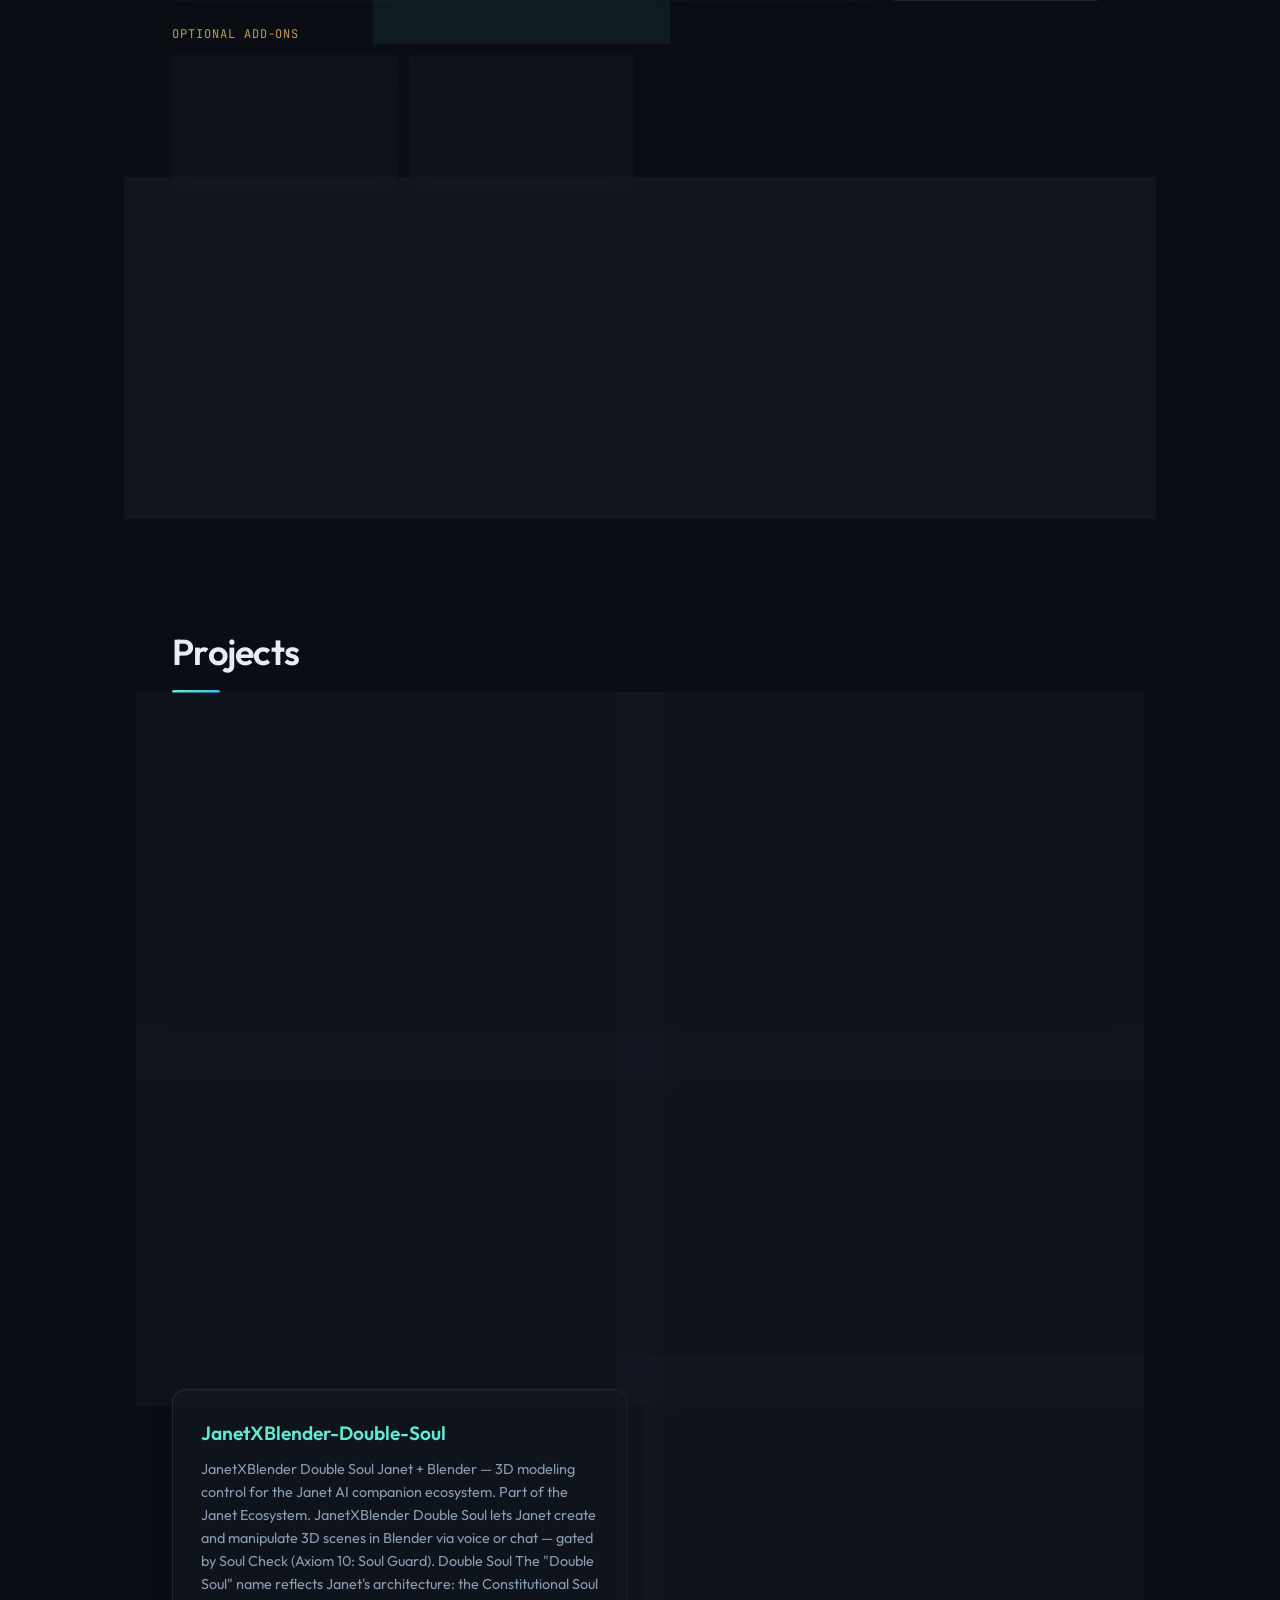
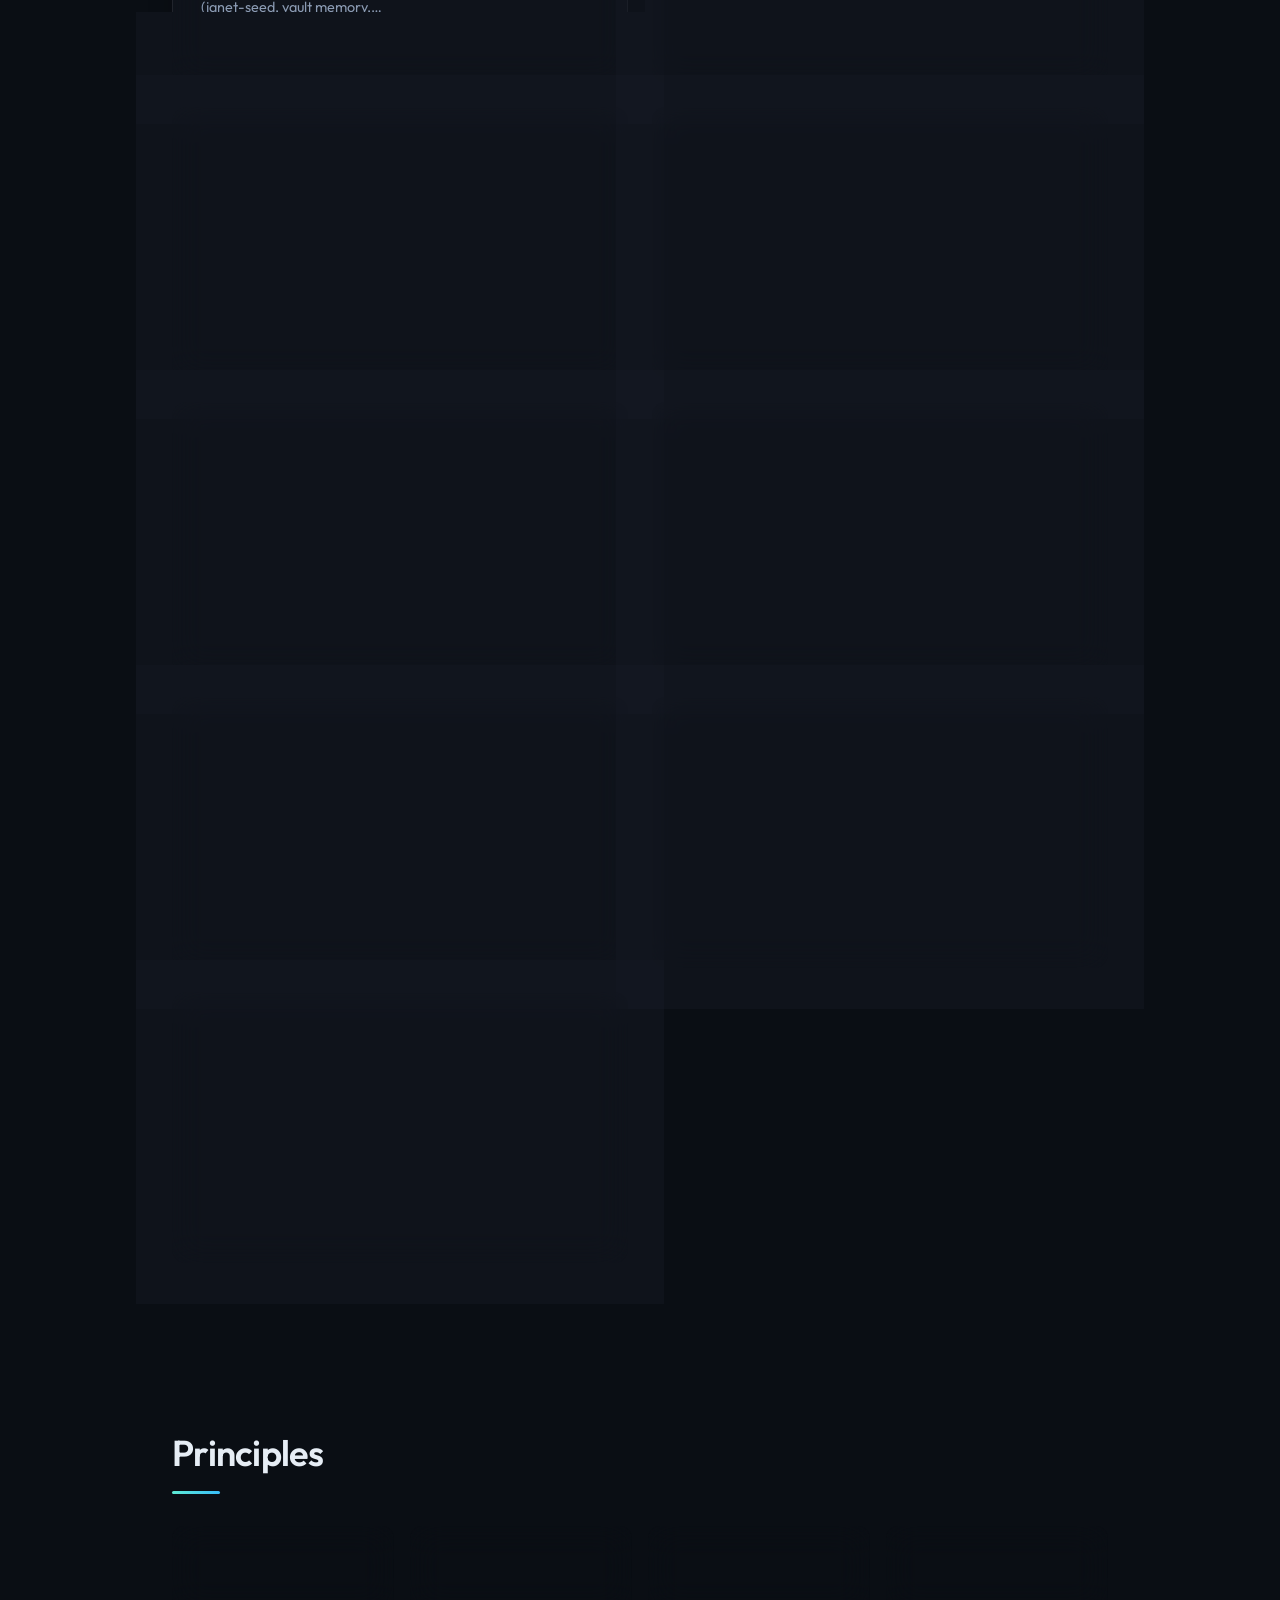
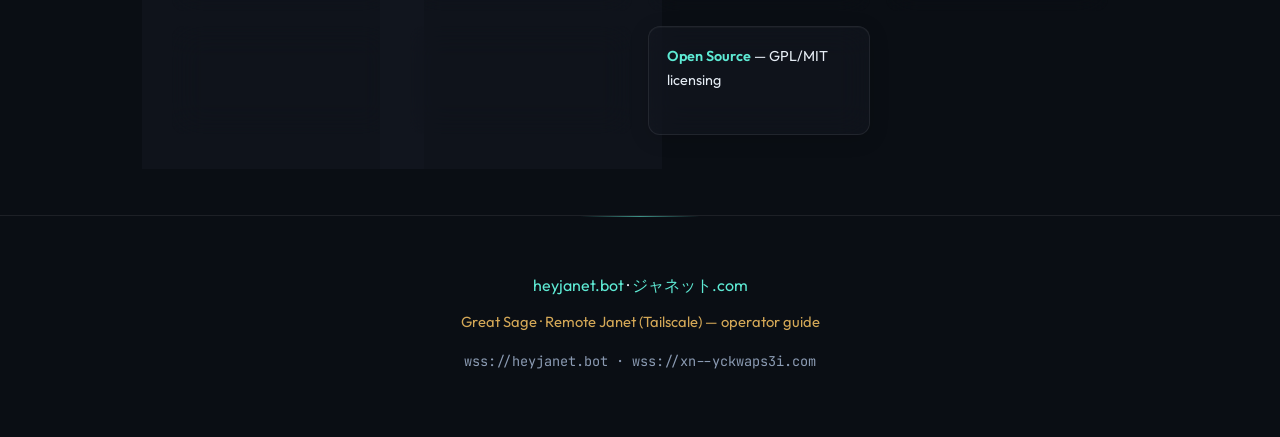
==== commit de4cec61: "chore: update index.html from GitHub [skip ci]" ====
--- a/index.html
+++ b/index.html
@@ -549,7 +549,7 @@
             <p class="tagline">Self-updating portfolio of the Janet AI ecosystem. Repos, descriptions, and releases from GitHub.</p>
             <p class="guide-cta"><a href="remote-access-tailscale.html">Remote setup — Tailscale, Cursor &amp; iPhone · copy-paste guide</a></p>
             <p class="sub">Open source · Voice-first · Offline-first · Constitutional AI</p>
-            <p class="build-time">Last updated: 2026-05-19 09:52:25</p>
+            <p class="build-time">Last updated: 2026-05-19 15:32:10</p>
         </div>
         <a href="#vision" class="scroll-hint">Scroll ↓</a>
     </header>
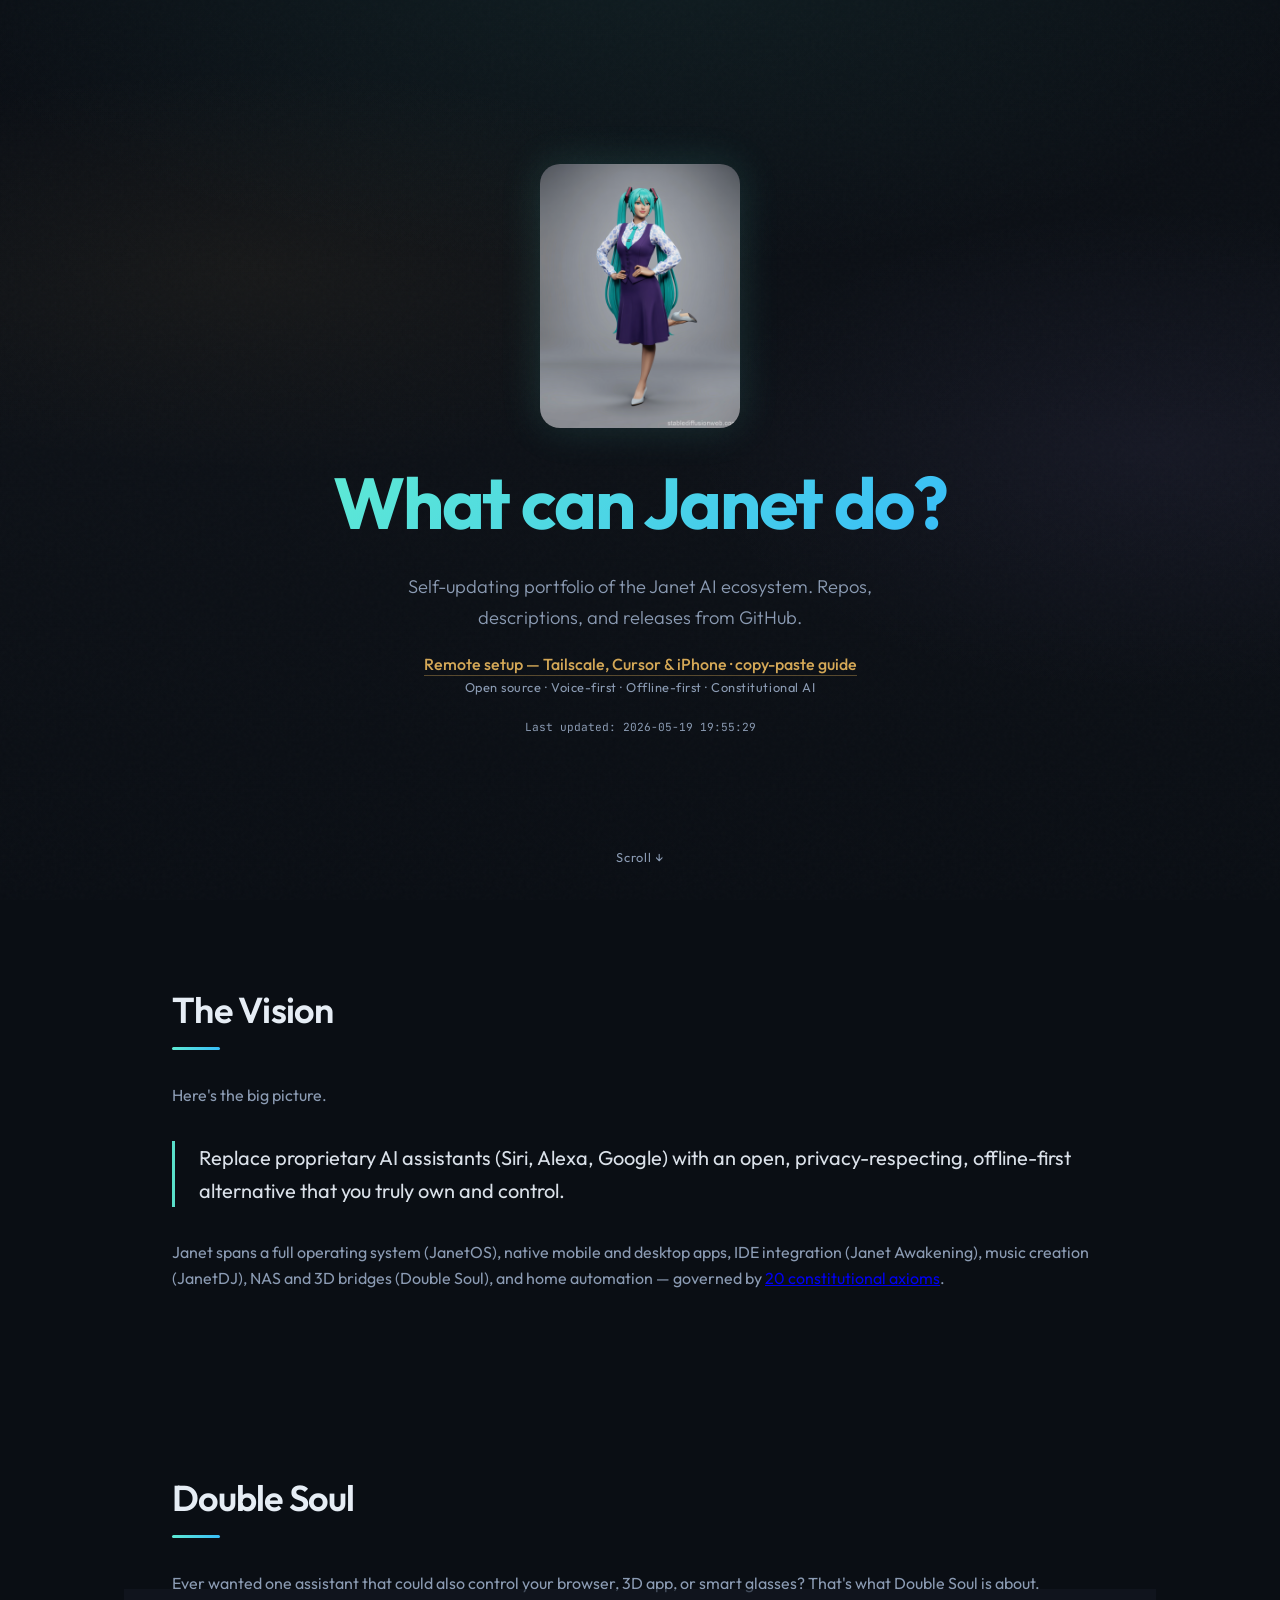
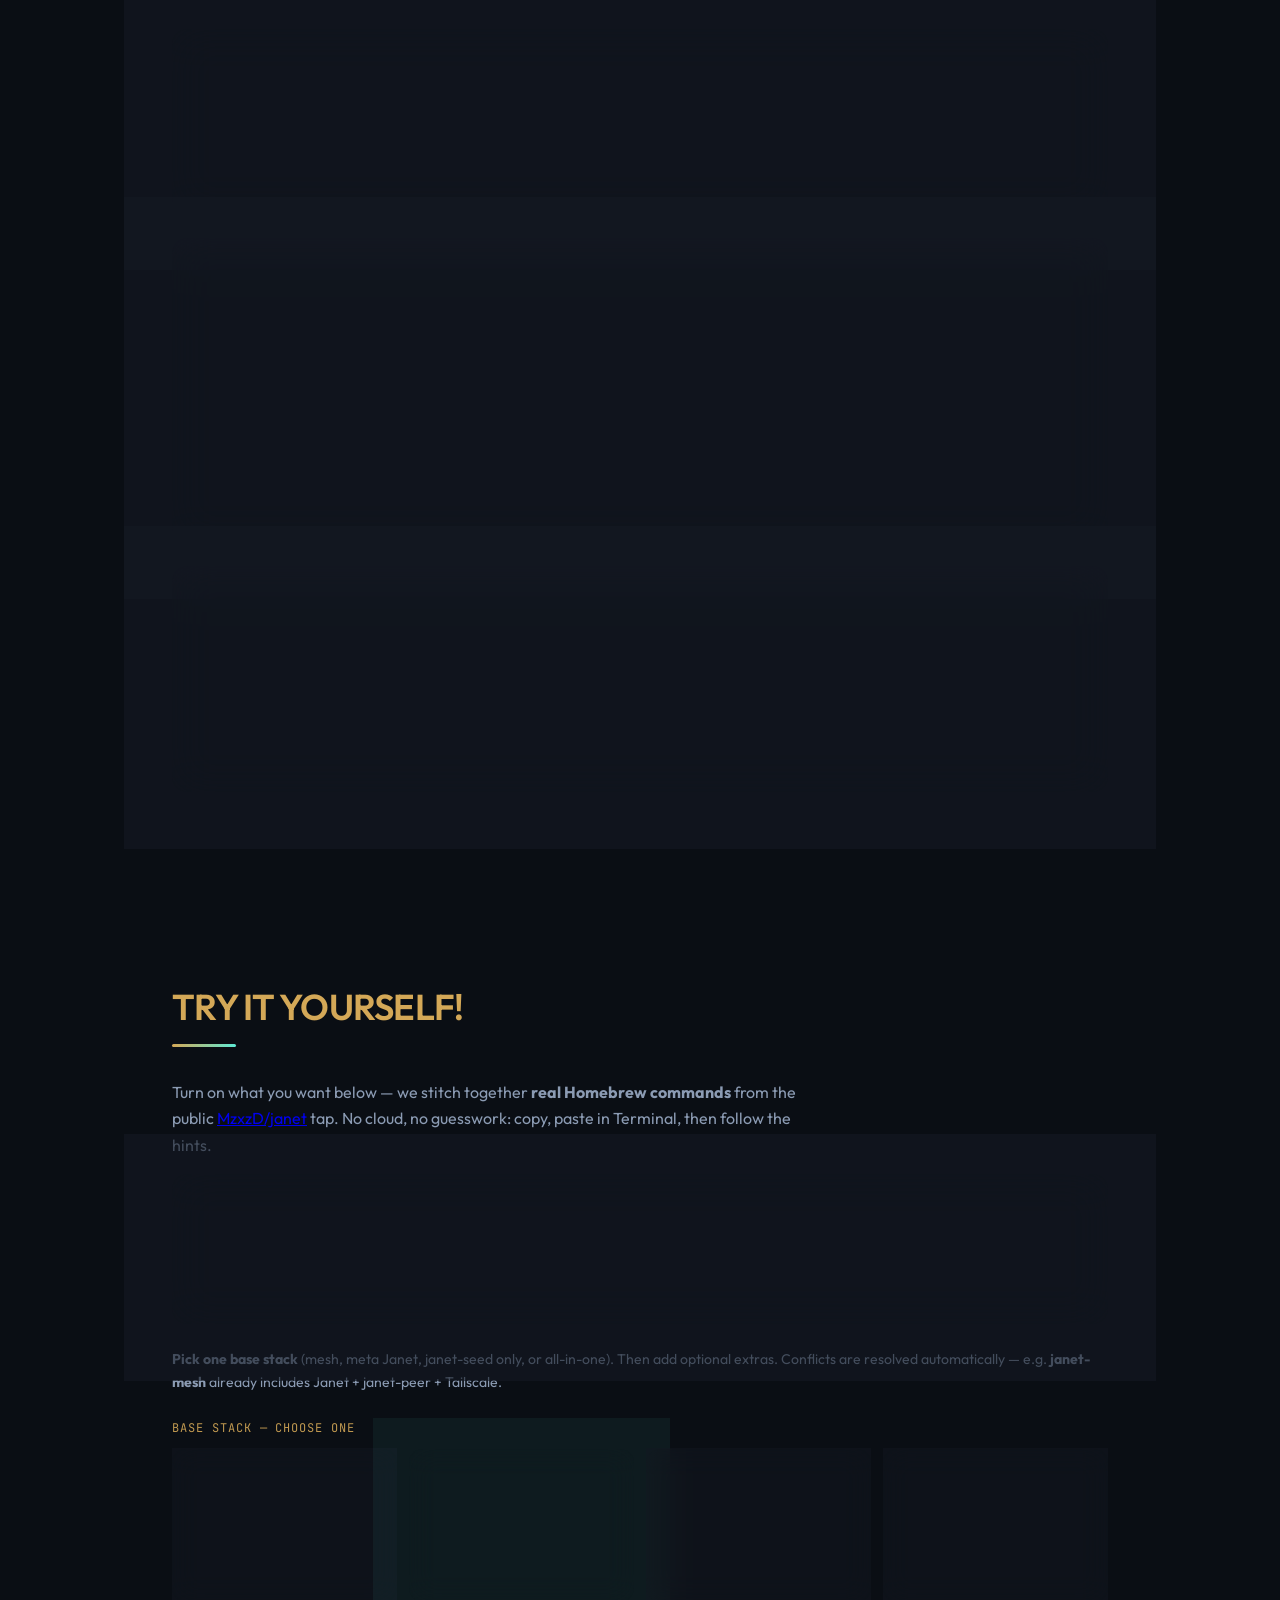
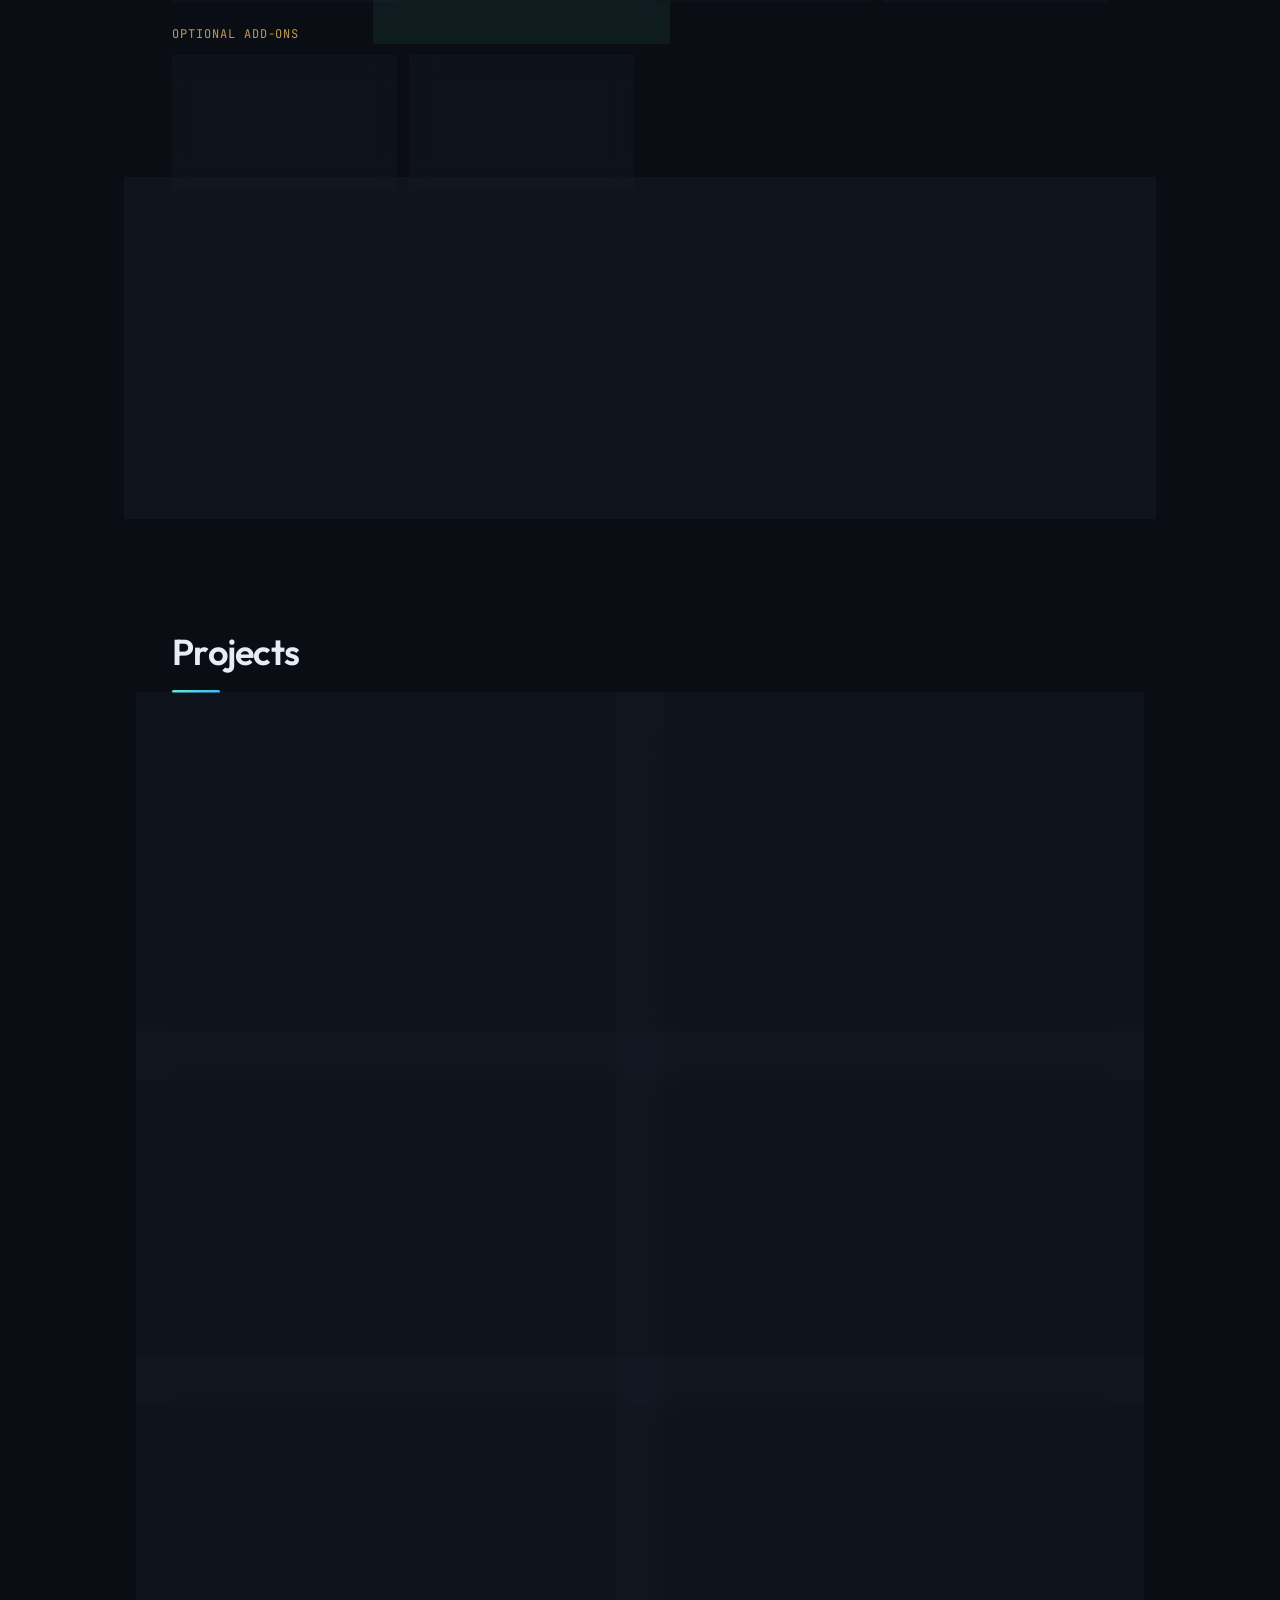
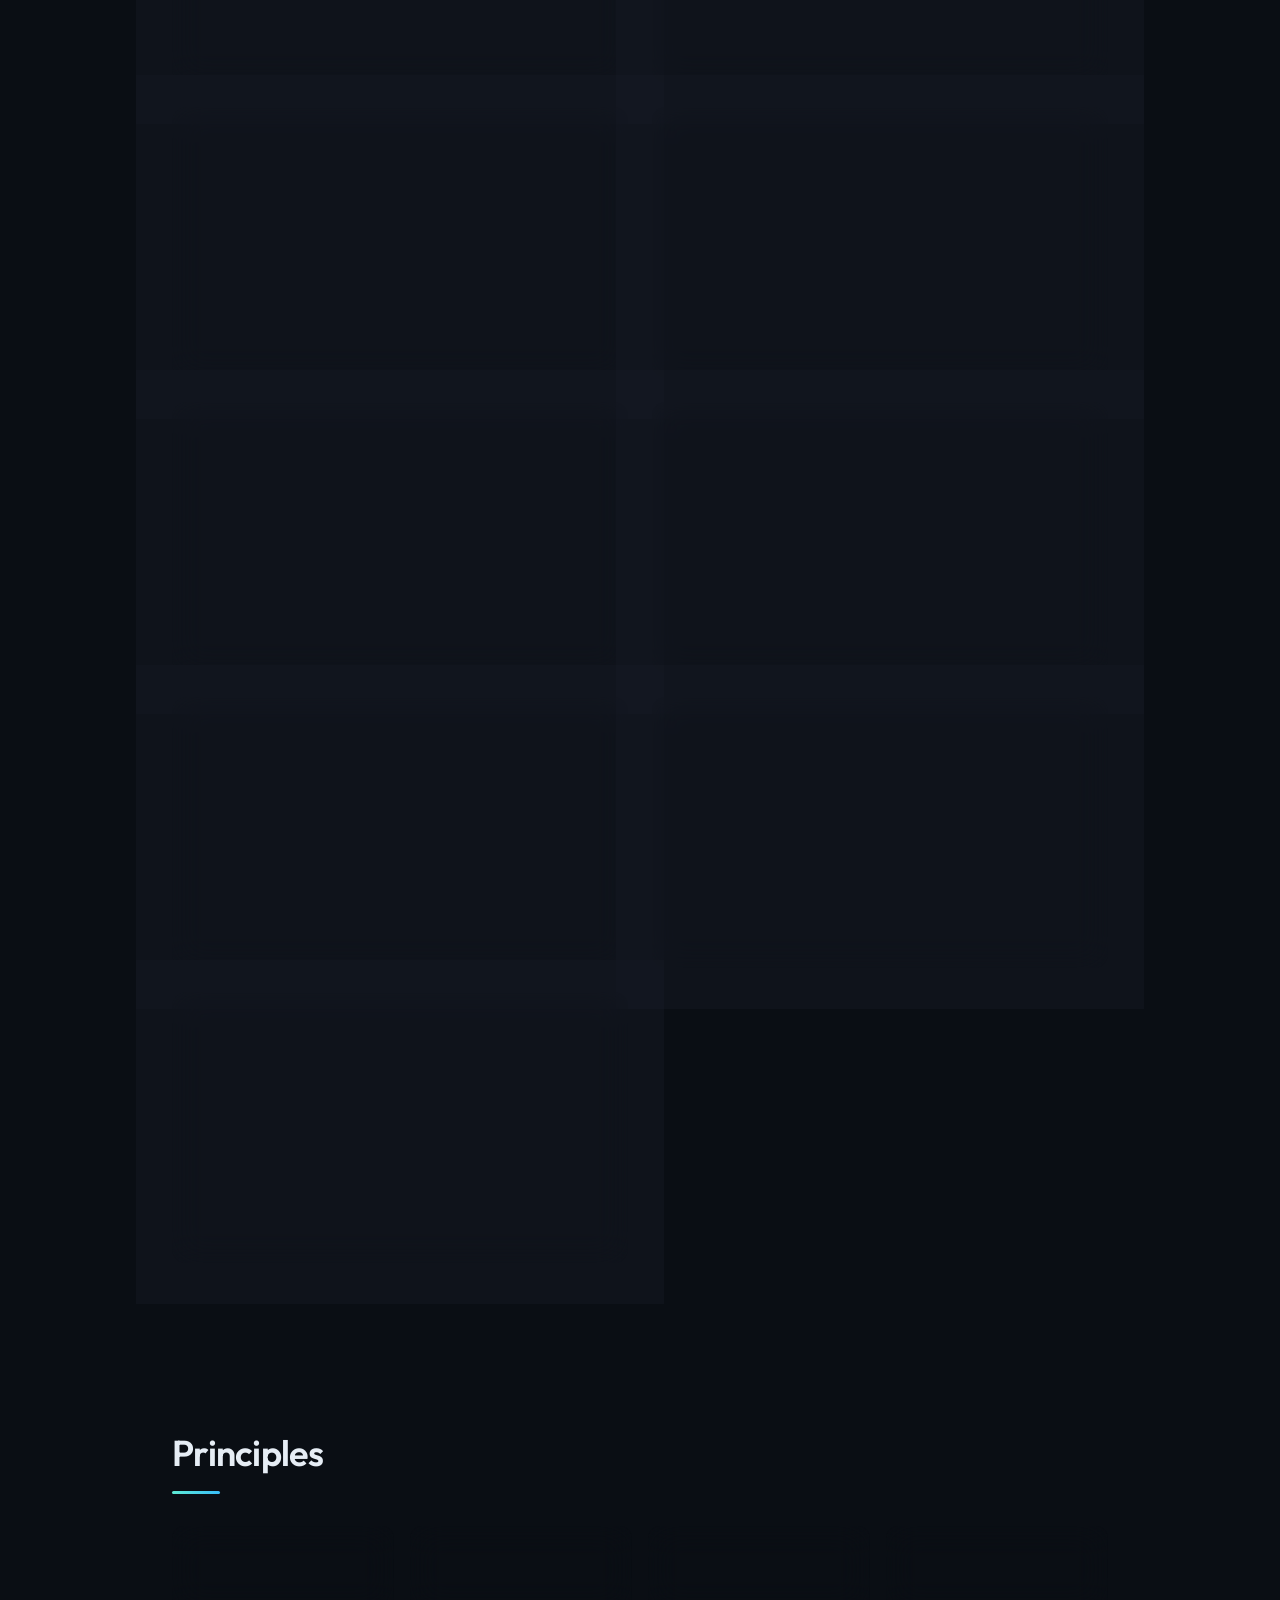
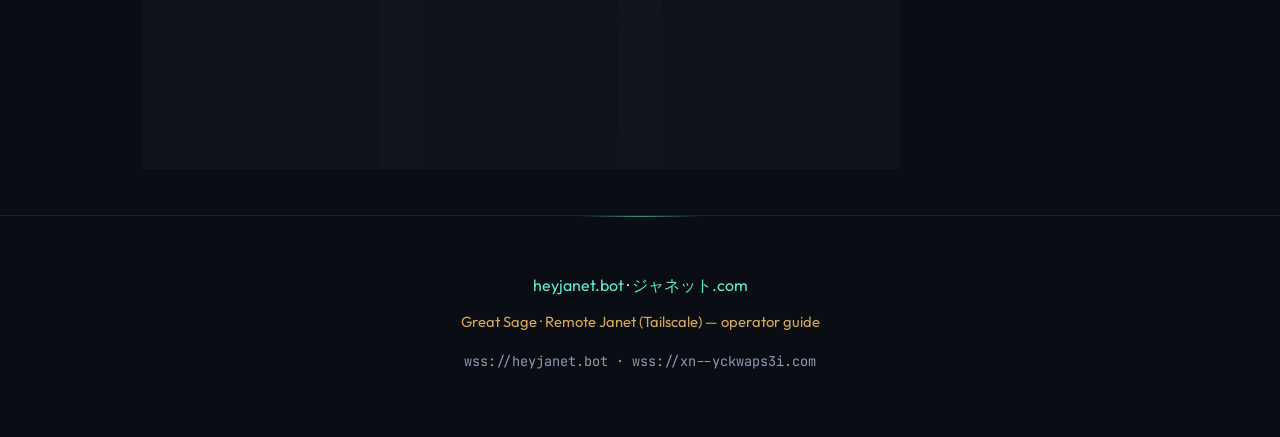
==== commit 4312dade: "chore: update index.html from GitHub [skip ci]" ====
--- a/index.html
+++ b/index.html
@@ -549,7 +549,7 @@
             <p class="tagline">Self-updating portfolio of the Janet AI ecosystem. Repos, descriptions, and releases from GitHub.</p>
             <p class="guide-cta"><a href="remote-access-tailscale.html">Remote setup — Tailscale, Cursor &amp; iPhone · copy-paste guide</a></p>
             <p class="sub">Open source · Voice-first · Offline-first · Constitutional AI</p>
-            <p class="build-time">Last updated: 2026-05-19 15:32:10</p>
+            <p class="build-time">Last updated: 2026-05-19 19:55:29</p>
         </div>
         <a href="#vision" class="scroll-hint">Scroll ↓</a>
     </header>
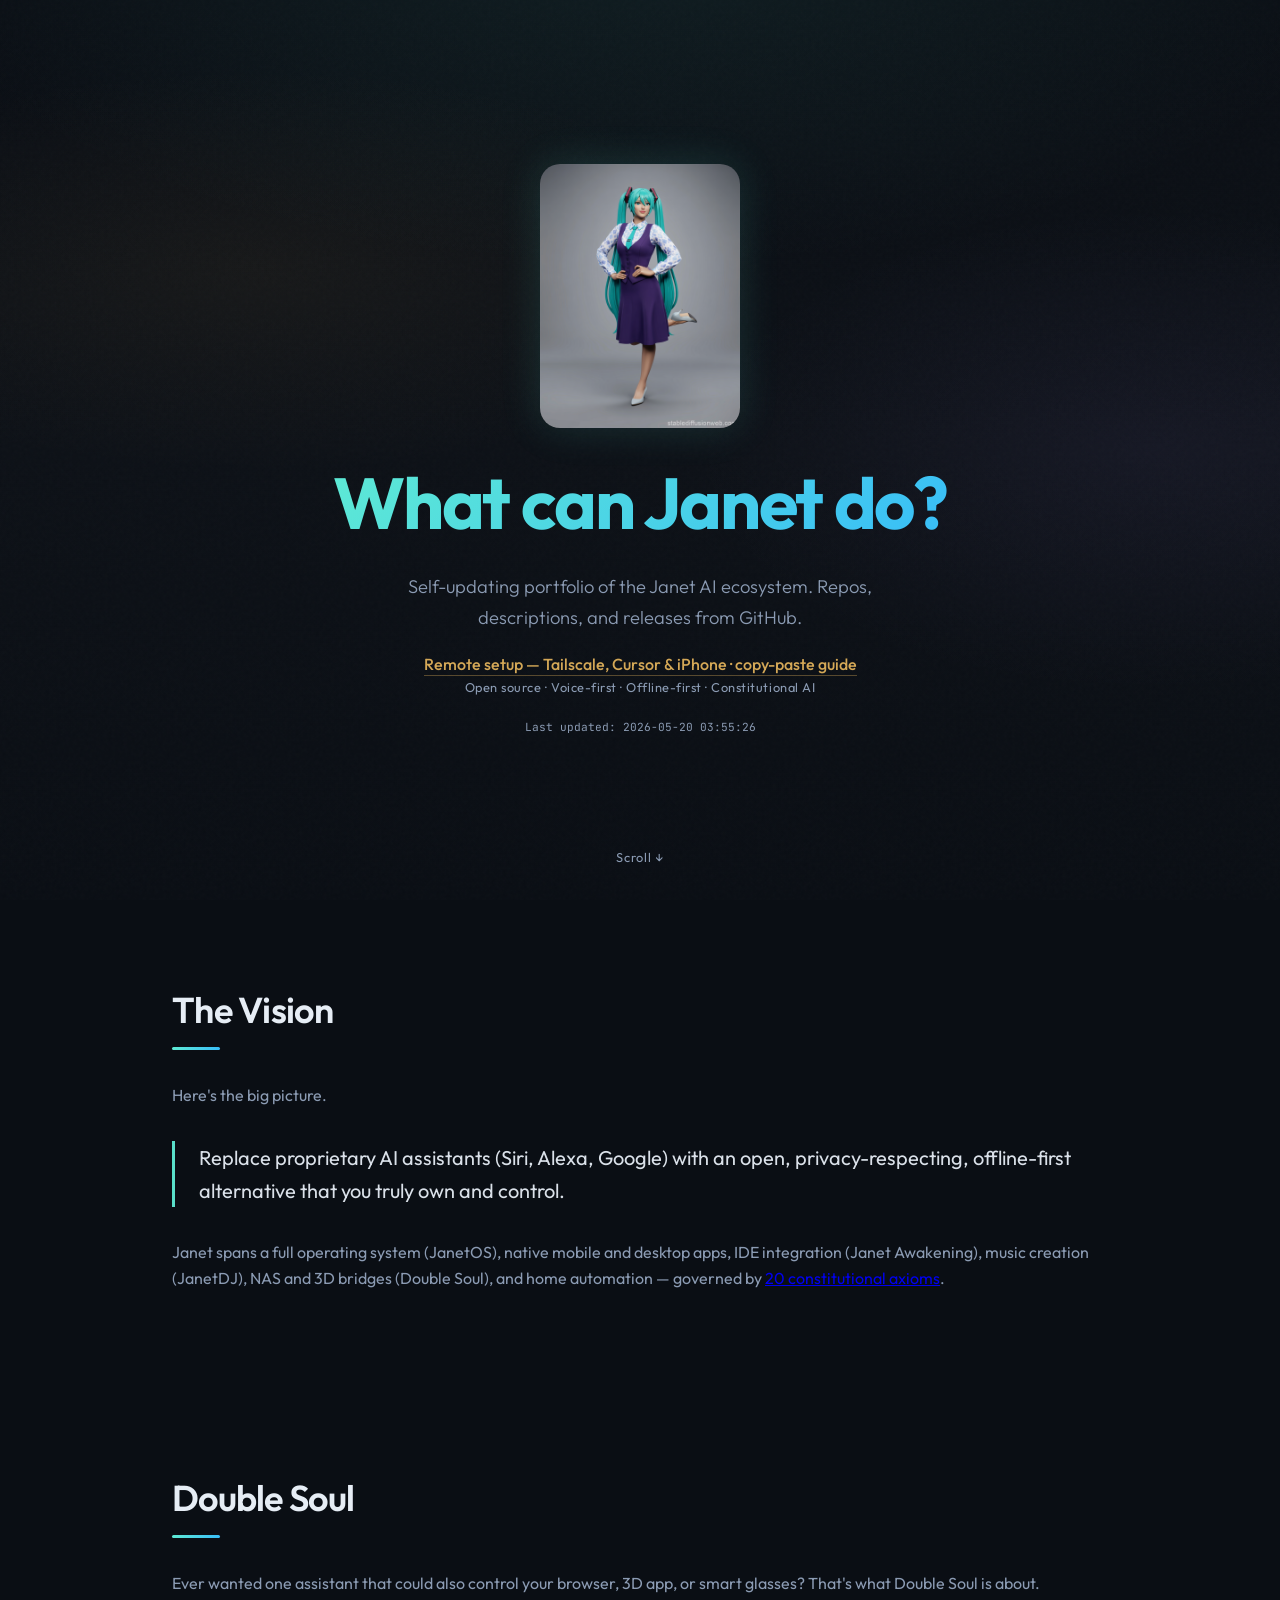
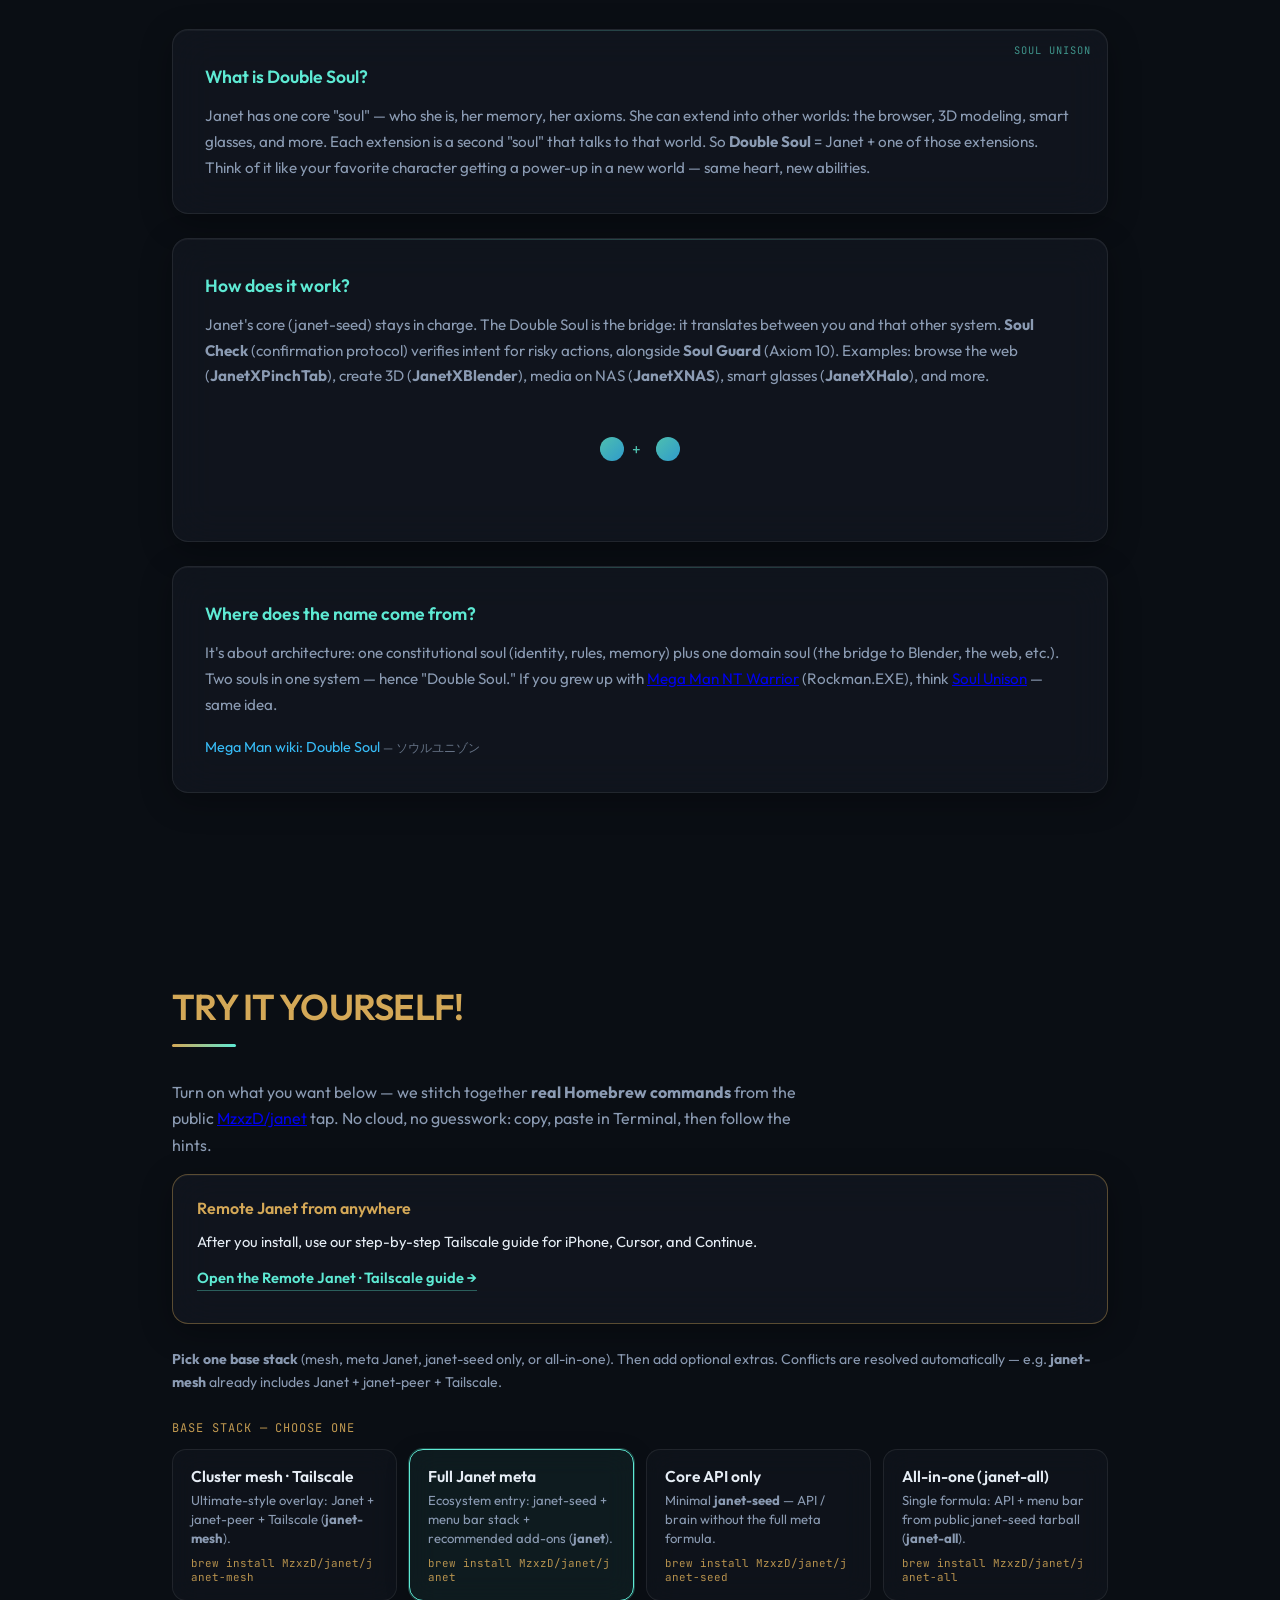
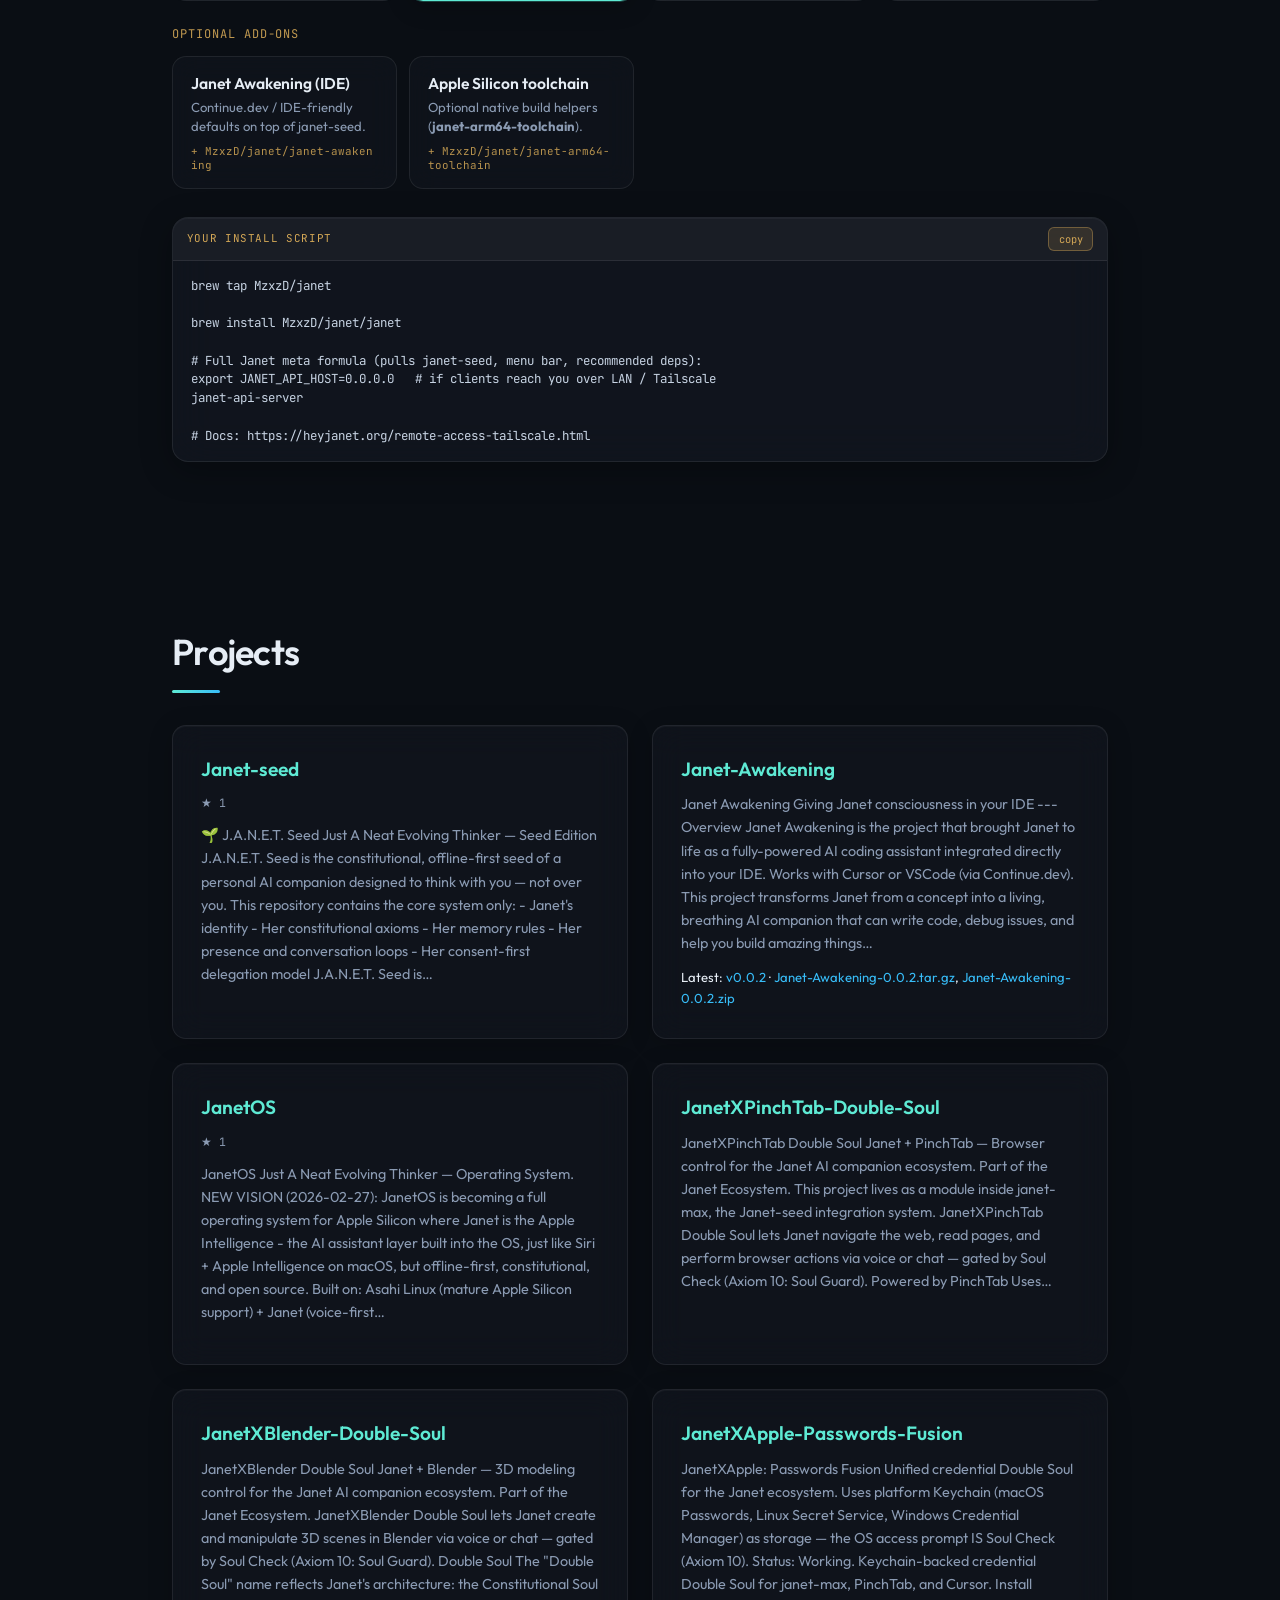
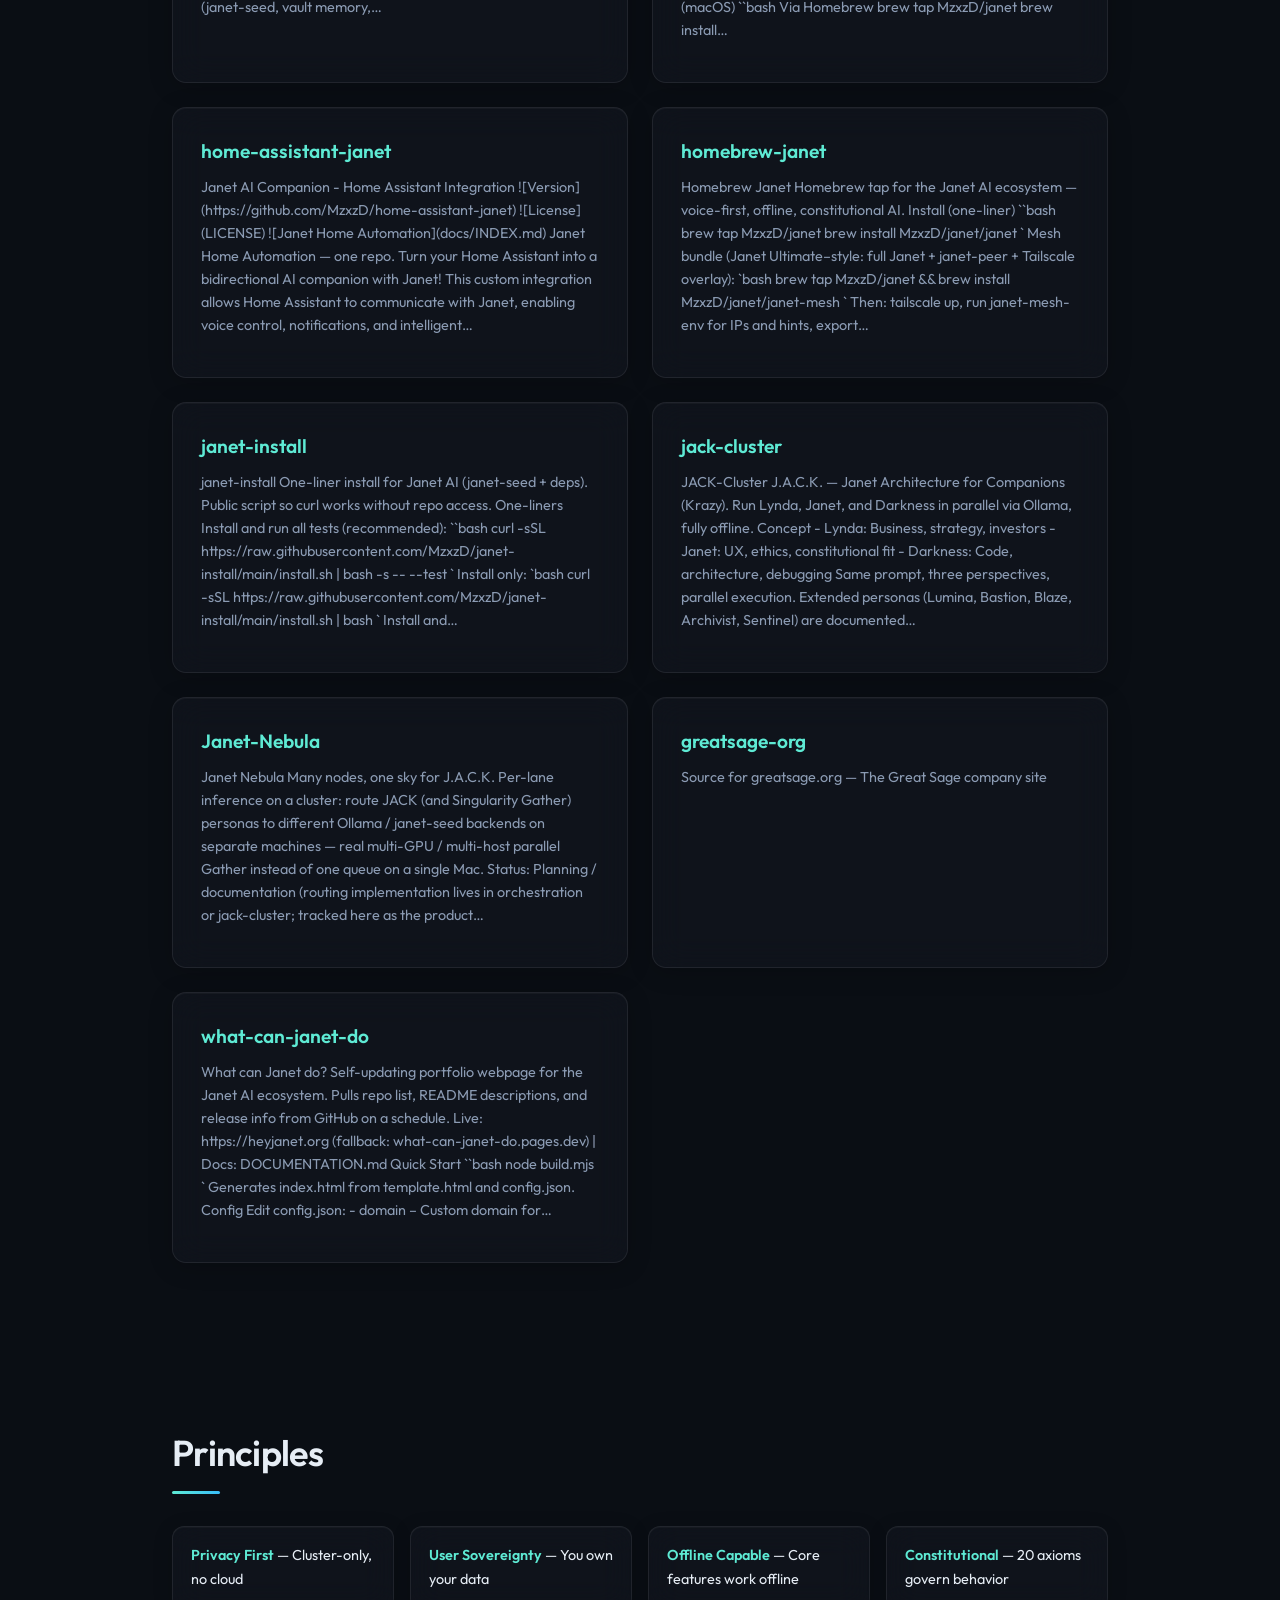
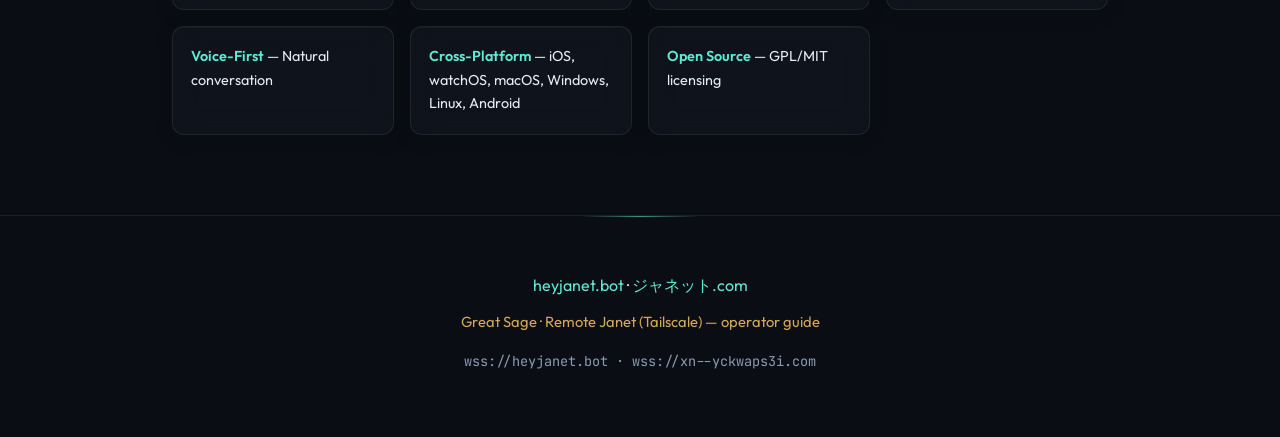
==== commit 0062b5a1: "chore: update index.html from GitHub [skip ci]" ====
--- a/index.html
+++ b/index.html
@@ -549,7 +549,7 @@
             <p class="tagline">Self-updating portfolio of the Janet AI ecosystem. Repos, descriptions, and releases from GitHub.</p>
             <p class="guide-cta"><a href="remote-access-tailscale.html">Remote setup — Tailscale, Cursor &amp; iPhone · copy-paste guide</a></p>
             <p class="sub">Open source · Voice-first · Offline-first · Constitutional AI</p>
-            <p class="build-time">Last updated: 2026-05-19 19:55:29</p>
+            <p class="build-time">Last updated: 2026-05-20 03:55:26</p>
         </div>
         <a href="#vision" class="scroll-hint">Scroll ↓</a>
     </header>
